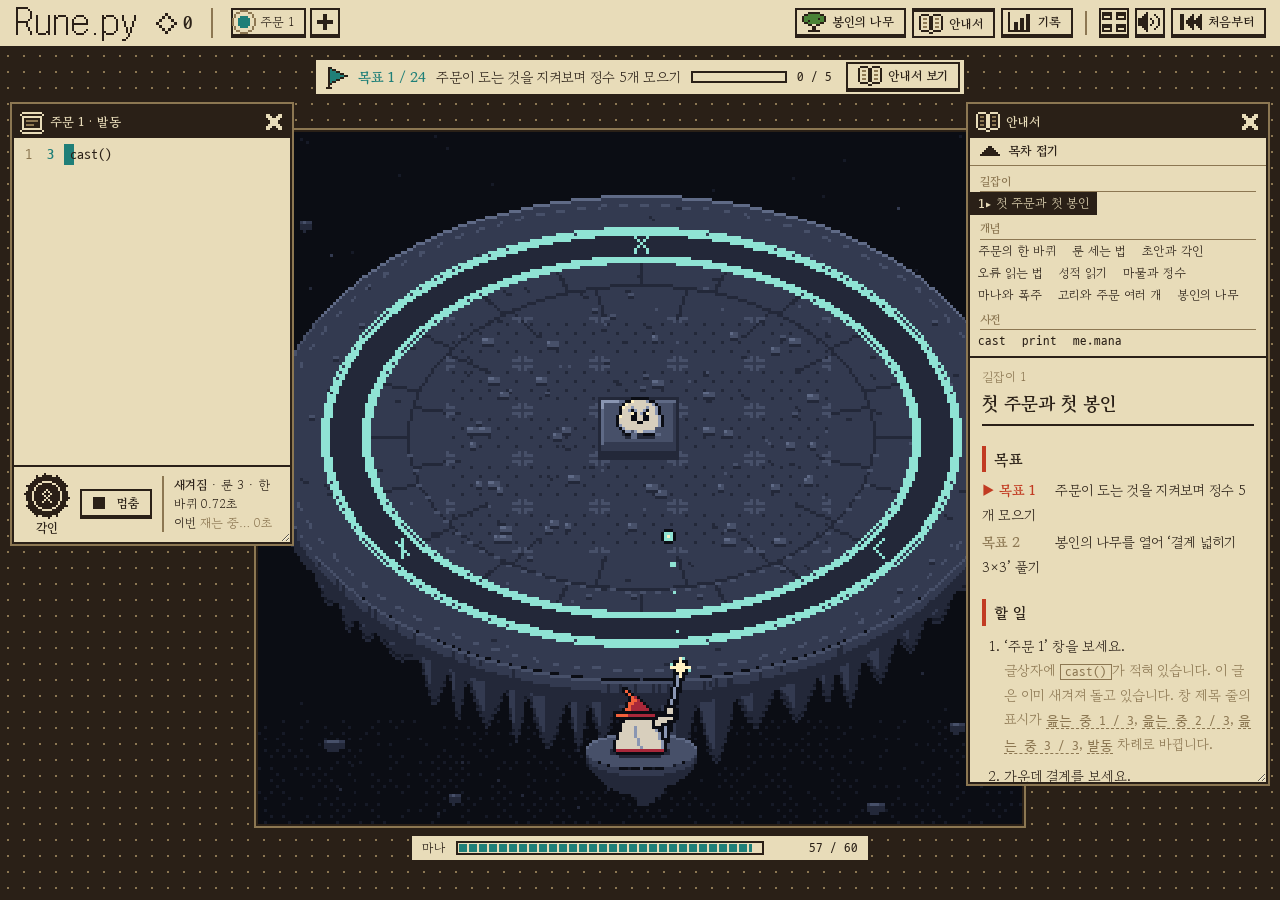
==== index.html @ 65815041 "Rune.py 시험판 5 (proto5): 텍스트 코드, 자동 마법진, 도트 웨이브 전투" ====
<!doctype html>
<html lang="ko">
  <head>
    <meta charset="UTF-8" />
    <meta name="viewport" content="width=device-width, initial-scale=1.0" />
    <title>Rune.py</title>
    <script type="module" crossorigin src="./assets/main-_kwWNzZS.js"></script>
    <link rel="modulepreload" crossorigin href="./assets/700-54RcnS5h.js">
    <link rel="modulepreload" crossorigin href="./assets/pixels-D36RwUTe.js">
    <link rel="modulepreload" crossorigin href="./assets/dist-JSUAb0n3.js">
    <link rel="modulepreload" crossorigin href="./assets/count-w0OnyBwQ.js">
    <link rel="stylesheet" crossorigin href="./assets/700-BsM5XIEu.css">
    <link rel="stylesheet" crossorigin href="./assets/style-BjHBPa5C.css">
  </head>
  <body>
    <header id="hud">
      <span class="logo">Rune.py</span>
      <div id="purse">
        <span class="res" data-k="ess"><img alt="" /><b>0</b></span>
        <span class="res" data-k="fire" hidden><img alt="" /><b>0</b></span>
        <span class="res" data-k="water" hidden><img alt="" /><b>0</b></span>
        <span class="res" data-k="nature" hidden><img alt="" /><b>0</b></span>
        <span class="res" data-k="zeal" hidden><img alt="" /><b>0</b></span>
        <span class="res" data-k="glow" hidden><img alt="" /><b>0</b></span>
        <span id="rate" hidden></span>
        <span id="best" hidden></span>
      </div>
      <nav id="dock">
        <span id="dock-list"></span>
        <button id="btn-new" class="sq"><i class="ic i-plus" aria-hidden="true"></i></button>
      </nav>
      <nav id="menu">
        <button id="btn-tree"><i class="ic i-tree" aria-hidden="true"></i><span class="lbl"></span><i class="dot" hidden></i></button>
        <button id="btn-docs"><i class="ic i-book" aria-hidden="true"></i><span class="lbl"></span><i class="dot" hidden></i></button>
        <button id="btn-records"><i class="ic i-chart" aria-hidden="true"></i><span class="lbl"></span></button>
        <span class="sep"></span>
        <button id="btn-tidy" class="sq"><i class="ic i-tidy" aria-hidden="true"></i></button>
        <button id="btn-mute" class="sq"><i class="ic i-sound" aria-hidden="true"></i></button>
        <button id="btn-wipe"><i class="ic i-reset" aria-hidden="true"></i><span class="lbl"></span></button>
      </nav>
    </header>

    <div id="goal">
      <i class="ic i-goal" aria-hidden="true"></i>
      <b id="goal-count"></b>
      <span id="goal-text"></span>
      <span id="goal-bar"><i></i></span>
      <span id="goal-num"></span>
      <button id="goal-help"></button>
    </div>

    <main id="stage">
      <canvas id="field"></canvas>
      <div id="mana-row">
        <span></span>
        <div id="mana-bar"><div id="mana-fill"></div></div>
        <span id="mana-num"></span>
      </div>
    </main>

    <div id="windows"></div>
    <section id="tree" hidden></section>
    <div id="toast" hidden></div>

  </body>
</html>
---- assets/700-BsM5XIEu.css ----
@font-face{font-family:Gowun Batang;font-style:normal;font-display:swap;font-weight:400;src:url(./gowun-batang-0-400-normal-rNJGtWCR.woff2)format("woff2"),url(./gowun-batang-0-400-normal-R1TtSYwf.woff)format("woff");unicode-range:U+F9CA-FA0B,U+FF03-FF05,U+FF07,U+FF0A-FF0B,U+FF0D-FF19,U+FF1B,U+FF1D,U+FF20-FF5B,U+FF5D,U+FFE0-FFE3,U+FFE5-FFE6}@font-face{font-family:Gowun Batang;font-style:normal;font-display:swap;font-weight:400;src:url(./gowun-batang-2-400-normal-Dru3oRpZ.woff2)format("woff2"),url(./gowun-batang-2-400-normal-YH-RFKsm.woff)format("woff");unicode-range:U+D723-D728,U+D72A-D733,U+D735-D748,U+D74A-D74F,U+D752-D753,U+D755-D757,U+D75A-D75F,U+D762-D764,U+D766-D768,U+D76A-D76B,U+D76D-D76F,U+D771-D787,U+D789-D78B,U+D78D-D78F,U+D791-D797,U+D79A,U+D79C,U+D79E-D7A3,U+F900-F909,U+F90B-F92E}@font-face{font-family:Gowun Batang;font-style:normal;font-display:swap;font-weight:400;src:url(./gowun-batang-3-400-normal-D-ANGMku.woff2)format("woff2"),url(./gowun-batang-3-400-normal-vLfjukCE.woff)format("woff");unicode-range:U+D679-D68B,U+D68E-D69E,U+D6A0,U+D6A2-D6A7,U+D6A9-D6C3,U+D6C6-D6C7,U+D6C9-D6CB,U+D6CD-D6D3,U+D6D5-D6D6,U+D6D8-D6E3,U+D6E5-D6E7,U+D6E9-D6FB,U+D6FD-D717,U+D719-D71F,U+D721-D722}@font-face{font-family:Gowun Batang;font-style:normal;font-display:swap;font-weight:400;src:url(./gowun-batang-4-400-normal-jKIaV9wZ.woff2)format("woff2"),url(./gowun-batang-4-400-normal-B9gdr7Bl.woff)format("woff");unicode-range:U+D5BC-D5C7,U+D5CA-D5CB,U+D5CD-D5CF,U+D5D1-D5D7,U+D5D9-D5DA,U+D5DC,U+D5DE-D5E3,U+D5E6-D5E7,U+D5E9-D5EB,U+D5ED-D5F6,U+D5F8,U+D5FA-D5FF,U+D602-D603,U+D605-D607,U+D609-D60F,U+D612-D613,U+D616-D61B,U+D61D-D637,U+D63A-D63B,U+D63D-D63F,U+D641-D647,U+D64A-D64C,U+D64E-D653,U+D656-D657,U+D659-D65B,U+D65D-D666,U+D668,U+D66A-D678}@font-face{font-family:Gowun Batang;font-style:normal;font-display:swap;font-weight:400;src:url(./gowun-batang-5-400-normal-Bryv4uQM.woff2)format("woff2"),url(./gowun-batang-5-400-normal-qnyhyrWE.woff)format("woff");unicode-range:U+D507,U+D509-D50B,U+D50D-D513,U+D515-D53B,U+D53E-D53F,U+D541-D543,U+D545-D54C,U+D54E,U+D550,U+D552-D557,U+D55A-D55B,U+D55D-D55F,U+D561-D564,U+D566-D567,U+D56A,U+D56C,U+D56E-D573,U+D576-D577,U+D579-D583,U+D585-D586,U+D58A-D5A4,U+D5A6-D5BB}@font-face{font-family:Gowun Batang;font-style:normal;font-display:swap;font-weight:400;src:url(./gowun-batang-6-400-normal-Dd-1LOkx.woff2)format("woff2"),url(./gowun-batang-6-400-normal-CDF__vad.woff)format("woff");unicode-range:U+D464-D477,U+D47A-D47B,U+D47D-D47F,U+D481-D487,U+D489-D48A,U+D48C,U+D48E-D4E7,U+D4E9-D503,U+D505-D506}@font-face{font-family:Gowun Batang;font-style:normal;font-display:swap;font-weight:400;src:url(./gowun-batang-7-400-normal-CjB-GoMf.woff2)format("woff2"),url(./gowun-batang-7-400-normal-mi1ft5OB.woff)format("woff");unicode-range:U+D3BF-D3C7,U+D3CA-D3CF,U+D3D1-D3EB,U+D3EE-D3EF,U+D3F1-D3F3,U+D3F5-D3FB,U+D3FD-D400,U+D402-D45B,U+D45D-D463}@font-face{font-family:Gowun Batang;font-style:normal;font-display:swap;font-weight:400;src:url(./gowun-batang-8-400-normal-ClG-jw4d.woff2)format("woff2"),url(./gowun-batang-8-400-normal-qqDExxap.woff)format("woff");unicode-range:U+D2FF,U+D302-D304,U+D306-D30B,U+D30F,U+D311-D313,U+D315-D31B,U+D31E,U+D322-D324,U+D326-D327,U+D32A-D32B,U+D32D-D32F,U+D331-D337,U+D339-D33C,U+D33E-D37B,U+D37E-D37F,U+D381-D383,U+D385-D38B,U+D38E-D390,U+D392-D397,U+D39A-D39B,U+D39D-D39F,U+D3A1-D3A7,U+D3A9-D3AA,U+D3AC,U+D3AE-D3B3,U+D3B5-D3B7,U+D3B9-D3BB,U+D3BD-D3BE}@font-face{font-family:Gowun Batang;font-style:normal;font-display:swap;font-weight:400;src:url(./gowun-batang-9-400-normal-DmClcQgE.woff2)format("woff2"),url(./gowun-batang-9-400-normal-DOU0BZ76.woff)format("woff");unicode-range:U+D257-D27F,U+D281-D29B,U+D29D-D29F,U+D2A1-D2AB,U+D2AD-D2B7,U+D2BA-D2BB,U+D2BD-D2BF,U+D2C1-D2C7,U+D2C9-D2EF,U+D2F2-D2F3,U+D2F5-D2F7,U+D2F9-D2FE}@font-face{font-family:Gowun Batang;font-style:normal;font-display:swap;font-weight:400;src:url(./gowun-batang-10-400-normal-DqR4gfMc.woff2)format("woff2"),url(./gowun-batang-10-400-normal-BTdkzhsS.woff)format("woff");unicode-range:U+D1B4,U+D1B6-D1F3,U+D1F5-D22B,U+D22E-D22F,U+D231-D233,U+D235-D23B,U+D23D-D240,U+D242-D256}@font-face{font-family:Gowun Batang;font-style:normal;font-display:swap;font-weight:400;src:url(./gowun-batang-11-400-normal-B6Zxw1f-.woff2)format("woff2"),url(./gowun-batang-11-400-normal-eoEU71q8.woff)format("woff");unicode-range:U+D105-D12F,U+D132-D133,U+D135-D137,U+D139-D13F,U+D141-D142,U+D144,U+D146-D14B,U+D14E-D14F,U+D151-D153,U+D155-D15B,U+D15E-D187,U+D189-D19F,U+D1A2-D1A3,U+D1A5-D1A7,U+D1A9-D1AF,U+D1B2-D1B3}@font-face{font-family:Gowun Batang;font-style:normal;font-display:swap;font-weight:400;src:url(./gowun-batang-12-400-normal-BKJYZzAn.woff2)format("woff2"),url(./gowun-batang-12-400-normal-BfrCEtDo.woff)format("woff");unicode-range:U+D04B-D04F,U+D051-D057,U+D059-D06B,U+D06D-D06F,U+D071-D073,U+D075-D07B,U+D07E-D0A3,U+D0A6-D0A7,U+D0A9-D0AB,U+D0AD-D0B3,U+D0B6,U+D0B8,U+D0BA-D0BF,U+D0C2-D0C3,U+D0C5-D0C7,U+D0C9-D0CF,U+D0D2,U+D0D6-D0DB,U+D0DE-D0DF,U+D0E1-D0E3,U+D0E5-D0EB,U+D0EE-D0F0,U+D0F2-D104}@font-face{font-family:Gowun Batang;font-style:normal;font-display:swap;font-weight:400;src:url(./gowun-batang-13-400-normal-24rX-XhL.woff2)format("woff2"),url(./gowun-batang-13-400-normal-YJUFtt1X.woff)format("woff");unicode-range:U+CFA2-CFC3,U+CFC5-CFDF,U+CFE2-CFE3,U+CFE5-CFE7,U+CFE9-CFF4,U+CFF6-CFFB,U+CFFD-CFFF,U+D001-D003,U+D005-D017,U+D019-D033,U+D036-D037,U+D039-D03B,U+D03D-D04A}@font-face{font-family:Gowun Batang;font-style:normal;font-display:swap;font-weight:400;src:url(./gowun-batang-14-400-normal-N7nzphGs.woff2)format("woff2"),url(./gowun-batang-14-400-normal-CSfnI7bF.woff)format("woff");unicode-range:U+CEF0-CEF3,U+CEF6,U+CEF9-CEFF,U+CF01-CF03,U+CF05-CF07,U+CF09-CF0F,U+CF11-CF12,U+CF14-CF1B,U+CF1D-CF1F,U+CF21-CF2F,U+CF31-CF53,U+CF56-CF57,U+CF59-CF5B,U+CF5D-CF63,U+CF66,U+CF68,U+CF6A-CF6F,U+CF71-CF84,U+CF86-CF8B,U+CF8D-CFA1}@font-face{font-family:Gowun Batang;font-style:normal;font-display:swap;font-weight:400;src:url(./gowun-batang-15-400-normal-Wwfx15sF.woff2)format("woff2"),url(./gowun-batang-15-400-normal-DISj0iNx.woff)format("woff");unicode-range:U+CE3C-CE57,U+CE5A-CE5B,U+CE5D-CE5F,U+CE61-CE67,U+CE6A,U+CE6C,U+CE6E-CE73,U+CE76-CE77,U+CE79-CE7B,U+CE7D-CE83,U+CE85-CE88,U+CE8A-CE8F,U+CE91-CE93,U+CE95-CE97,U+CE99-CE9F,U+CEA2,U+CEA4-CEAB,U+CEAD-CEE3,U+CEE6-CEE7,U+CEE9-CEEB,U+CEED-CEEF}@font-face{font-family:Gowun Batang;font-style:normal;font-display:swap;font-weight:400;src:url(./gowun-batang-16-400-normal-D89eXLTO.woff2)format("woff2"),url(./gowun-batang-16-400-normal-Dftl9_rR.woff)format("woff");unicode-range:U+CD92-CD93,U+CD96-CD97,U+CD99-CD9B,U+CD9D-CDA3,U+CDA6-CDA8,U+CDAA-CDAF,U+CDB1-CDC3,U+CDC5-CDCB,U+CDCD-CDE7,U+CDE9-CE03,U+CE05-CE1F,U+CE22-CE34,U+CE36-CE3B}@font-face{font-family:Gowun Batang;font-style:normal;font-display:swap;font-weight:400;src:url(./gowun-batang-17-400-normal-Dr_3FBW5.woff2)format("woff2"),url(./gowun-batang-17-400-normal-CE5aYDoH.woff)format("woff");unicode-range:U+CCEF-CD07,U+CD0A-CD0B,U+CD0D-CD1A,U+CD1C,U+CD1E-CD2B,U+CD2D-CD5B,U+CD5D-CD77,U+CD79-CD91}@font-face{font-family:Gowun Batang;font-style:normal;font-display:swap;font-weight:400;src:url(./gowun-batang-18-400-normal-DeI-TIWT.woff2)format("woff2"),url(./gowun-batang-18-400-normal-BIrx-1B-.woff)format("woff");unicode-range:U+CC3F-CC43,U+CC46-CC47,U+CC49-CC4B,U+CC4D-CC53,U+CC55-CC58,U+CC5A-CC5F,U+CC61-CC97,U+CC9A-CC9B,U+CC9D-CC9F,U+CCA1-CCA7,U+CCAA,U+CCAC,U+CCAE-CCB3,U+CCB6-CCB7,U+CCB9-CCBB,U+CCBD-CCCF,U+CCD1-CCE3,U+CCE5-CCEE}@font-face{font-family:Gowun Batang;font-style:normal;font-display:swap;font-weight:400;src:url(./gowun-batang-19-400-normal-BntiX5XG.woff2)format("woff2"),url(./gowun-batang-19-400-normal-C-xx-zhR.woff)format("woff");unicode-range:U+CB91-CBD3,U+CBD5-CBE3,U+CBE5-CC0B,U+CC0E-CC0F,U+CC11-CC13,U+CC15-CC1B,U+CC1D-CC20,U+CC23-CC27,U+CC2A-CC2B,U+CC2D,U+CC2F,U+CC31-CC37,U+CC3A,U+CC3C}@font-face{font-family:Gowun Batang;font-style:normal;font-display:swap;font-weight:400;src:url(./gowun-batang-20-400-normal-fGTZ_kDo.woff2)format("woff2"),url(./gowun-batang-20-400-normal-CsxeRSjI.woff)format("woff");unicode-range:U+CAF4-CB47,U+CB4A-CB90}@font-face{font-family:Gowun Batang;font-style:normal;font-display:swap;font-weight:400;src:url(./gowun-batang-21-400-normal-CPqBGAde.woff2)format("woff2"),url(./gowun-batang-21-400-normal-BBs1RTJl.woff)format("woff");unicode-range:U+CA4A-CA4B,U+CA4E-CA4F,U+CA51-CA53,U+CA55-CA5B,U+CA5D-CA60,U+CA62-CA83,U+CA85-CABB,U+CABE-CABF,U+CAC1-CAC3,U+CAC5-CACB,U+CACD-CAD0,U+CAD2,U+CAD4-CAD8,U+CADA-CAF3}@font-face{font-family:Gowun Batang;font-style:normal;font-display:swap;font-weight:400;src:url(./gowun-batang-22-400-normal-DBvh81Zm.woff2)format("woff2"),url(./gowun-batang-22-400-normal-C4M93FCJ.woff)format("woff");unicode-range:U+C996-C997,U+C99A-C99C,U+C99E-C9BF,U+C9C2-C9C3,U+C9C5-C9C7,U+C9C9-C9CF,U+C9D2,U+C9D4,U+C9D7-C9D8,U+C9DB,U+C9DE-C9DF,U+C9E1-C9E3,U+C9E5-C9E6,U+C9E8-C9EB,U+C9EE-C9F0,U+C9F2-C9F7,U+C9F9-CA0B,U+CA0D-CA28,U+CA2A-CA49}@font-face{font-family:Gowun Batang;font-style:normal;font-display:swap;font-weight:400;src:url(./gowun-batang-23-400-normal-DlXZfruM.woff2)format("woff2"),url(./gowun-batang-23-400-normal-BU9G_KXt.woff)format("woff");unicode-range:U+C8E9-C8F4,U+C8F6-C8FB,U+C8FE-C8FF,U+C901-C903,U+C905-C90B,U+C90E-C910,U+C912-C917,U+C919-C92B,U+C92D-C94F,U+C951-C953,U+C955-C96B,U+C96D-C973,U+C975-C987,U+C98A-C98B,U+C98D-C98F,U+C991-C995}@font-face{font-family:Gowun Batang;font-style:normal;font-display:swap;font-weight:400;src:url(./gowun-batang-24-400-normal-Esyu69sg.woff2)format("woff2"),url(./gowun-batang-24-400-normal-DfQBAiRW.woff)format("woff");unicode-range:U+C841-C84B,U+C84D-C86F,U+C872-C873,U+C875-C877,U+C879-C87F,U+C882-C884,U+C887-C88A,U+C88D-C8C3,U+C8C5-C8DF,U+C8E1-C8E8}@font-face{font-family:Gowun Batang;font-style:normal;font-display:swap;font-weight:400;src:url(./gowun-batang-25-400-normal-DQi2WC19.woff2)format("woff2"),url(./gowun-batang-25-400-normal-CaEmG8k9.woff)format("woff");unicode-range:U+C779-C77B,U+C77E-C782,U+C786,U+C78B,U+C78D,U+C78F,U+C792-C793,U+C795,U+C797,U+C799-C79F,U+C7A2,U+C7A7-C7AB,U+C7AE-C7BB,U+C7BD-C7C0,U+C7C2-C7C7,U+C7C9-C7DC,U+C7DE-C7FF,U+C802-C803,U+C805-C807,U+C809,U+C80B-C80F,U+C812,U+C814,U+C817-C81B,U+C81E-C81F,U+C821-C823,U+C825-C82E,U+C830-C837,U+C839-C83B,U+C83D-C840}@font-face{font-family:Gowun Batang;font-style:normal;font-display:swap;font-weight:400;src:url(./gowun-batang-26-400-normal-BcGelNQa.woff2)format("woff2"),url(./gowun-batang-26-400-normal-fPJfRt_n.woff)format("woff");unicode-range:U+C6BB-C6BF,U+C6C2,U+C6C4,U+C6C6-C6CB,U+C6CE-C6CF,U+C6D1-C6D3,U+C6D5-C6DB,U+C6DD-C6DF,U+C6E1-C6E7,U+C6E9-C6EB,U+C6ED-C6EF,U+C6F1-C6F8,U+C6FA-C703,U+C705-C707,U+C709-C70B,U+C70D-C716,U+C718,U+C71A-C71F,U+C722-C723,U+C725-C727,U+C729-C734,U+C736-C73B,U+C73E-C73F,U+C741-C743,U+C745-C74B,U+C74E-C750,U+C752-C757,U+C759-C773,U+C776-C777}@font-face{font-family:Gowun Batang;font-style:normal;font-display:swap;font-weight:400;src:url(./gowun-batang-27-400-normal-03cDKRy_.woff2)format("woff2"),url(./gowun-batang-27-400-normal-Bp0jDiyg.woff)format("woff");unicode-range:U+C5F5-C5FB,U+C5FE,U+C602-C605,U+C607,U+C609-C60F,U+C611-C61A,U+C61C-C623,U+C626-C627,U+C629-C62B,U+C62D,U+C62F-C632,U+C636,U+C638,U+C63A-C63F,U+C642-C643,U+C645-C647,U+C649-C652,U+C656-C65B,U+C65D-C65F,U+C661-C663,U+C665-C677,U+C679-C67B,U+C67D-C693,U+C696-C697,U+C699-C69B,U+C69D-C6A3,U+C6A6,U+C6A8,U+C6AA-C6AF,U+C6B2-C6B3,U+C6B5-C6B7,U+C6B9-C6BA}@font-face{font-family:Gowun Batang;font-style:normal;font-display:swap;font-weight:400;src:url(./gowun-batang-28-400-normal-C037kFY8.woff2)format("woff2"),url(./gowun-batang-28-400-normal-BfjBVdRc.woff)format("woff");unicode-range:U+C517-C527,U+C52A-C52B,U+C52D-C52F,U+C531-C538,U+C53A,U+C53C,U+C53E-C543,U+C546-C547,U+C54B,U+C54D-C552,U+C556,U+C55A-C55B,U+C55D,U+C55F,U+C562-C563,U+C565-C567,U+C569-C56F,U+C572,U+C574,U+C576-C57B,U+C57E-C57F,U+C581-C583,U+C585-C586,U+C588-C58B,U+C58E,U+C590,U+C592-C596,U+C599-C5B3,U+C5B6-C5B7,U+C5BA,U+C5BE-C5C3,U+C5CA-C5CB,U+C5CD,U+C5CF,U+C5D2-C5D3,U+C5D5-C5D7,U+C5D9-C5DF,U+C5E1-C5E2,U+C5E4,U+C5E6-C5EB,U+C5EF,U+C5F1-C5F3}@font-face{font-family:Gowun Batang;font-style:normal;font-display:swap;font-weight:400;src:url(./gowun-batang-29-400-normal-nm5HaPLD.woff2)format("woff2"),url(./gowun-batang-29-400-normal-29uqJ8bE.woff)format("woff");unicode-range:U+C475-C4EF,U+C4F2-C4F3,U+C4F5-C4F7,U+C4F9-C4FF,U+C502-C50B,U+C50D-C516}@font-face{font-family:Gowun Batang;font-style:normal;font-display:swap;font-weight:400;src:url(./gowun-batang-30-400-normal-DVjMCDpW.woff2)format("woff2"),url(./gowun-batang-30-400-normal-C4OQ-Eby.woff)format("woff");unicode-range:U+C3D0-C3D7,U+C3DA-C3DB,U+C3DD-C3DE,U+C3E1-C3EC,U+C3EE-C3F3,U+C3F5-C42B,U+C42D-C463,U+C466-C474}@font-face{font-family:Gowun Batang;font-style:normal;font-display:swap;font-weight:400;src:url(./gowun-batang-31-400-normal-Bix5JRK0.woff2)format("woff2"),url(./gowun-batang-31-400-normal-D80aEtEY.woff)format("woff");unicode-range:U+C32B-C367,U+C36A-C36B,U+C36D-C36F,U+C371-C377,U+C37A-C37B,U+C37E-C383,U+C385-C387,U+C389-C3CF}@font-face{font-family:Gowun Batang;font-style:normal;font-display:swap;font-weight:400;src:url(./gowun-batang-32-400-normal-Ca-jU_r4.woff2)format("woff2"),url(./gowun-batang-32-400-normal-DTrqkrTN.woff)format("woff");unicode-range:U+C26A-C26B,U+C26D-C26F,U+C271-C273,U+C275-C27B,U+C27E-C287,U+C289-C28F,U+C291-C297,U+C299-C29A,U+C29C-C2A3,U+C2A5-C2A7,U+C2A9-C2AB,U+C2AD-C2B3,U+C2B6,U+C2B8,U+C2BA-C2BB,U+C2BD-C2DB,U+C2DE-C2DF,U+C2E1-C2E2,U+C2E5-C2EA,U+C2EE,U+C2F0,U+C2F2-C2F5,U+C2F7,U+C2FA-C2FB,U+C2FD-C2FF,U+C301-C307,U+C309-C30C,U+C30E-C312,U+C315-C323,U+C325-C328,U+C32A}@font-face{font-family:Gowun Batang;font-style:normal;font-display:swap;font-weight:400;src:url(./gowun-batang-33-400-normal-BRz_GN6S.woff2)format("woff2"),url(./gowun-batang-33-400-normal-DG9A4Wew.woff)format("woff");unicode-range:U+C1BC-C1C3,U+C1C5-C1DF,U+C1E1-C1FB,U+C1FD-C203,U+C205-C20C,U+C20E,U+C210-C217,U+C21A-C21B,U+C21D-C21E,U+C221-C227,U+C229-C22A,U+C22C,U+C22E,U+C230,U+C233-C24F,U+C251-C257,U+C259-C269}@font-face{font-family:Gowun Batang;font-style:normal;font-display:swap;font-weight:400;src:url(./gowun-batang-34-400-normal-BmAzLn5J.woff2)format("woff2"),url(./gowun-batang-34-400-normal-CGaWbppv.woff)format("woff");unicode-range:U+C101-C11B,U+C11F,U+C121-C123,U+C125-C12B,U+C12E,U+C132-C137,U+C13A-C13B,U+C13D-C13F,U+C141-C147,U+C14A,U+C14C-C153,U+C155-C157,U+C159-C15B,U+C15D-C166,U+C169-C16F,U+C171-C177,U+C179-C18B,U+C18E-C18F,U+C191-C193,U+C195-C19B,U+C19D-C19E,U+C1A0,U+C1A2-C1A4,U+C1A6-C1BB}@font-face{font-family:Gowun Batang;font-style:normal;font-display:swap;font-weight:400;src:url(./gowun-batang-35-400-normal-B8iST0Zv.woff2)format("woff2"),url(./gowun-batang-35-400-normal-CtJz9vGP.woff)format("woff");unicode-range:U+C049-C057,U+C059-C05B,U+C05D-C05F,U+C061-C067,U+C069-C08F,U+C091-C0AB,U+C0AE-C0AF,U+C0B1-C0B3,U+C0B5,U+C0B7-C0BB,U+C0BE,U+C0C2-C0C7,U+C0CA-C0CB,U+C0CD-C0CF,U+C0D1-C0D7,U+C0D9-C0DA,U+C0DC,U+C0DE-C0E3,U+C0E5-C0EB,U+C0ED-C0F3,U+C0F6,U+C0F8,U+C0FA-C0FF}@font-face{font-family:Gowun Batang;font-style:normal;font-display:swap;font-weight:400;src:url(./gowun-batang-36-400-normal-D-qQE-Xt.woff2)format("woff2"),url(./gowun-batang-36-400-normal-BF4Qxqha.woff)format("woff");unicode-range:U+BFA7-BFAF,U+BFB1-BFC4,U+BFC6-BFCB,U+BFCE-BFCF,U+BFD1-BFD3,U+BFD5-BFDB,U+BFDD-C048}@font-face{font-family:Gowun Batang;font-style:normal;font-display:swap;font-weight:400;src:url(./gowun-batang-37-400-normal-C-M0FRSw.woff2)format("woff2"),url(./gowun-batang-37-400-normal-D2qm3oSh.woff)format("woff");unicode-range:U+BF07,U+BF09-BF3F,U+BF41-BF4F,U+BF52-BF54,U+BF56-BFA6}@font-face{font-family:Gowun Batang;font-style:normal;font-display:swap;font-weight:400;src:url(./gowun-batang-38-400-normal-dCRZkBjs.woff2)format("woff2"),url(./gowun-batang-38-400-normal-C1igtN4E.woff)format("woff");unicode-range:U+BE56,U+BE58,U+BE5C-BE5F,U+BE62-BE63,U+BE65-BE67,U+BE69-BE74,U+BE76-BE7B,U+BE7E-BE7F,U+BE81-BE8E,U+BE90,U+BE92-BEA7,U+BEA9-BECF,U+BED2-BED3,U+BED5-BED6,U+BED9-BEE3,U+BEE6-BF06}@font-face{font-family:Gowun Batang;font-style:normal;font-display:swap;font-weight:400;src:url(./gowun-batang-39-400-normal-DmngBMCr.woff2)format("woff2"),url(./gowun-batang-39-400-normal-YBOUq68g.woff)format("woff");unicode-range:U+BDB0-BDD3,U+BDD5-BDEF,U+BDF1-BE0B,U+BE0D-BE0F,U+BE11-BE13,U+BE15-BE43,U+BE46-BE47,U+BE49-BE4B,U+BE4D-BE53}@font-face{font-family:Gowun Batang;font-style:normal;font-display:swap;font-weight:400;src:url(./gowun-batang-40-400-normal-D2cKzrB-.woff2)format("woff2"),url(./gowun-batang-40-400-normal-C-xzhWkr.woff)format("woff");unicode-range:U+BD03,U+BD06,U+BD08,U+BD0A-BD0F,U+BD11-BD22,U+BD25-BD47,U+BD49-BD58,U+BD5A-BD7F,U+BD82-BD83,U+BD85-BD87,U+BD8A-BD8F,U+BD91-BD92,U+BD94,U+BD96-BD98,U+BD9A-BDAF}@font-face{font-family:Gowun Batang;font-style:normal;font-display:swap;font-weight:400;src:url(./gowun-batang-41-400-normal-CRNr7162.woff2)format("woff2"),url(./gowun-batang-41-400-normal--_0T_QAi.woff)format("woff");unicode-range:U+BC4E-BC83,U+BC86-BC87,U+BC89-BC8B,U+BC8D-BC93,U+BC96,U+BC98,U+BC9B-BC9F,U+BCA2-BCA3,U+BCA5-BCA7,U+BCA9-BCB2,U+BCB4-BCBB,U+BCBE-BCBF,U+BCC1-BCC3,U+BCC5-BCCC,U+BCCE-BCD0,U+BCD2-BCD4,U+BCD6-BCF3,U+BCF7,U+BCF9-BCFB,U+BCFD-BD02}@font-face{font-family:Gowun Batang;font-style:normal;font-display:swap;font-weight:400;src:url(./gowun-batang-42-400-normal-Cxvr9Orj.woff2)format("woff2"),url(./gowun-batang-42-400-normal-Ynmg_9Wl.woff)format("woff");unicode-range:U+BB90-BBA3,U+BBA5-BBAB,U+BBAD-BBBF,U+BBC1-BBF7,U+BBFA-BBFB,U+BBFD-BBFE,U+BC01-BC07,U+BC09-BC0A,U+BC0E,U+BC10,U+BC12-BC13,U+BC17,U+BC19-BC1A,U+BC1E,U+BC20-BC23,U+BC26,U+BC28,U+BC2A-BC2C,U+BC2E-BC2F,U+BC32-BC33,U+BC35-BC37,U+BC39-BC3F,U+BC41-BC42,U+BC44,U+BC46-BC48,U+BC4A-BC4D}@font-face{font-family:Gowun Batang;font-style:normal;font-display:swap;font-weight:400;src:url(./gowun-batang-43-400-normal-CT5tr0vv.woff2)format("woff2"),url(./gowun-batang-43-400-normal-oP1CItNU.woff)format("woff");unicode-range:U+BAE6-BAFB,U+BAFD-BB17,U+BB19-BB33,U+BB37,U+BB39-BB3A,U+BB3D-BB43,U+BB45-BB46,U+BB48,U+BB4A-BB4F,U+BB51-BB53,U+BB55-BB57,U+BB59-BB62,U+BB64-BB8F}@font-face{font-family:Gowun Batang;font-style:normal;font-display:swap;font-weight:400;src:url(./gowun-batang-44-400-normal-D88QXHWz.woff2)format("woff2"),url(./gowun-batang-44-400-normal-BjECsmKX.woff)format("woff");unicode-range:U+BA30-BA37,U+BA3A-BA3B,U+BA3D-BA3F,U+BA41-BA47,U+BA49-BA4A,U+BA4C,U+BA4E-BA53,U+BA56-BA57,U+BA59-BA5B,U+BA5D-BA63,U+BA65-BA66,U+BA68-BA6F,U+BA71-BA73,U+BA75-BA77,U+BA79-BA84,U+BA86,U+BA88-BAA7,U+BAAA,U+BAAD-BAAF,U+BAB1-BAB7,U+BABA,U+BABC,U+BABE-BAE5}@font-face{font-family:Gowun Batang;font-style:normal;font-display:swap;font-weight:400;src:url(./gowun-batang-45-400-normal-Cy5d0Dz0.woff2)format("woff2"),url(./gowun-batang-45-400-normal-Cam173TS.woff)format("woff");unicode-range:U+B96E-B973,U+B976-B977,U+B979-B97B,U+B97D-B983,U+B986,U+B988,U+B98A-B98D,U+B98F-B9AB,U+B9AE-B9AF,U+B9B1-B9B3,U+B9B5-B9BB,U+B9BE,U+B9C0,U+B9C2-B9C7,U+B9CA-B9CB,U+B9CD,U+B9D2-B9D7,U+B9DA,U+B9DC,U+B9DF-B9E0,U+B9E2,U+B9E6-B9E7,U+B9E9-B9F3,U+B9F6,U+B9F8,U+B9FB-BA2F}@font-face{font-family:Gowun Batang;font-style:normal;font-display:swap;font-weight:400;src:url(./gowun-batang-46-400-normal-D3pWJlnC.woff2)format("woff2"),url(./gowun-batang-46-400-normal-DgCW1_75.woff)format("woff");unicode-range:U+B8BF-B8CB,U+B8CD-B8E0,U+B8E2-B8E7,U+B8EA-B8EB,U+B8ED-B8EF,U+B8F1-B8F7,U+B8FA,U+B8FC,U+B8FE-B903,U+B905-B917,U+B919-B91F,U+B921-B93B,U+B93D-B957,U+B95A-B95B,U+B95D-B95F,U+B961-B967,U+B969-B96C}@font-face{font-family:Gowun Batang;font-style:normal;font-display:swap;font-weight:400;src:url(./gowun-batang-47-400-normal-DgC-qwIX.woff2)format("woff2"),url(./gowun-batang-47-400-normal-Chs4u7nL.woff)format("woff");unicode-range:U+B80D-B80F,U+B811-B817,U+B81A,U+B81C-B823,U+B826-B827,U+B829-B82B,U+B82D-B833,U+B836,U+B83A-B83F,U+B841-B85B,U+B85E-B85F,U+B861-B863,U+B865-B86B,U+B86E,U+B870,U+B872-B8AF,U+B8B1-B8BE}@font-face{font-family:Gowun Batang;font-style:normal;font-display:swap;font-weight:400;src:url(./gowun-batang-48-400-normal-CgyUr7lC.woff2)format("woff2"),url(./gowun-batang-48-400-normal-qml2ClUI.woff)format("woff");unicode-range:U+B74D-B75F,U+B761-B763,U+B765-B774,U+B776-B77B,U+B77E-B77F,U+B781-B783,U+B785-B78B,U+B78E,U+B792-B796,U+B79A-B79B,U+B79D-B7A7,U+B7AA,U+B7AE-B7B3,U+B7B6-B7C8,U+B7CA-B7EB,U+B7EE-B7EF,U+B7F1-B7F3,U+B7F5-B7FB,U+B7FE,U+B802-B806,U+B80A-B80B}@font-face{font-family:Gowun Batang;font-style:normal;font-display:swap;font-weight:400;src:url(./gowun-batang-49-400-normal-DmiJ7xiC.woff2)format("woff2"),url(./gowun-batang-49-400-normal-8K8ynJ8R.woff)format("woff");unicode-range:U+B6A7-B6AA,U+B6AC-B6B0,U+B6B2-B6EF,U+B6F1-B727,U+B72A-B72B,U+B72D-B72E,U+B731-B737,U+B739-B73A,U+B73C-B743,U+B745-B74C}@font-face{font-family:Gowun Batang;font-style:normal;font-display:swap;font-weight:400;src:url(./gowun-batang-50-400-normal-CZ6__sJl.woff2)format("woff2"),url(./gowun-batang-50-400-normal-xMpc6q_H.woff)format("woff");unicode-range:U+B605-B60F,U+B612-B617,U+B619-B624,U+B626-B69B,U+B69E-B6A3,U+B6A5-B6A6}@font-face{font-family:Gowun Batang;font-style:normal;font-display:swap;font-weight:400;src:url(./gowun-batang-51-400-normal-DVJsUfQv.woff2)format("woff2"),url(./gowun-batang-51-400-normal-CZMXv9jO.woff)format("woff");unicode-range:U+B55F,U+B562-B583,U+B585-B59F,U+B5A2-B5A3,U+B5A5-B5A7,U+B5A9-B5B2,U+B5B5-B5BA,U+B5BD-B604}@font-face{font-family:Gowun Batang;font-style:normal;font-display:swap;font-weight:400;src:url(./gowun-batang-52-400-normal-BuCTZTFD.woff2)format("woff2"),url(./gowun-batang-52-400-normal-BmqWkScR.woff)format("woff");unicode-range:U+B4A5-B4B6,U+B4B8-B4BF,U+B4C1-B4C7,U+B4C9-B4DB,U+B4DE-B4DF,U+B4E1-B4E2,U+B4E5-B4EB,U+B4EE,U+B4F0,U+B4F2-B513,U+B516-B517,U+B519-B51A,U+B51D-B523,U+B526,U+B528,U+B52B-B52F,U+B532-B533,U+B535-B537,U+B539-B53F,U+B541-B544,U+B546-B54B,U+B54D-B54F,U+B551-B55B,U+B55D-B55E}@font-face{font-family:Gowun Batang;font-style:normal;font-display:swap;font-weight:400;src:url(./gowun-batang-53-400-normal-CTZX6dyz.woff2)format("woff2"),url(./gowun-batang-53-400-normal-Dp3i90fq.woff)format("woff");unicode-range:U+B3F8-B3FB,U+B3FD-B40F,U+B411-B417,U+B419-B41B,U+B41D-B41F,U+B421-B427,U+B42A-B42B,U+B42D-B44F,U+B452-B453,U+B455-B457,U+B459-B45F,U+B462-B464,U+B466-B46B,U+B46D-B47F,U+B481-B4A3}@font-face{font-family:Gowun Batang;font-style:normal;font-display:swap;font-weight:400;src:url(./gowun-batang-54-400-normal-D0eA6Z7P.woff2)format("woff2"),url(./gowun-batang-54-400-normal-CB4_UExj.woff)format("woff");unicode-range:U+B342-B353,U+B356-B357,U+B359-B35B,U+B35D-B35E,U+B360-B363,U+B366,U+B368,U+B36A-B36D,U+B36F,U+B372-B373,U+B375-B377,U+B379-B37F,U+B381-B382,U+B384,U+B386-B38B,U+B38D-B3C3,U+B3C6-B3C7,U+B3C9-B3CA,U+B3CD-B3D3,U+B3D6,U+B3D8,U+B3DA-B3F7}@font-face{font-family:Gowun Batang;font-style:normal;font-display:swap;font-weight:400;src:url(./gowun-batang-55-400-normal-BjKgJQlU.woff2)format("woff2"),url(./gowun-batang-55-400-normal-CLiMNjw5.woff)format("woff");unicode-range:U+B27C-B283,U+B285-B28F,U+B292-B293,U+B295-B297,U+B29A-B29F,U+B2A1-B2A4,U+B2A7-B2A9,U+B2AB,U+B2AD-B2C7,U+B2CA-B2CB,U+B2CD-B2CF,U+B2D1-B2D7,U+B2DA,U+B2DC,U+B2DE-B2E3,U+B2E7,U+B2E9-B2EA,U+B2EF-B2F3,U+B2F6,U+B2F8,U+B2FA-B2FB,U+B2FD-B2FE,U+B302-B303,U+B305-B307,U+B309-B30F,U+B312,U+B316-B31B,U+B31D-B341}@font-face{font-family:Gowun Batang;font-style:normal;font-display:swap;font-weight:400;src:url(./gowun-batang-56-400-normal-BQHsDjVv.woff2)format("woff2"),url(./gowun-batang-56-400-normal-Zv3kcW_D.woff)format("woff");unicode-range:U+B1D6-B1E7,U+B1E9-B1FC,U+B1FE-B203,U+B206-B207,U+B209-B20B,U+B20D-B213,U+B216-B21F,U+B221-B257,U+B259-B273,U+B275-B27B}@font-face{font-family:Gowun Batang;font-style:normal;font-display:swap;font-weight:400;src:url(./gowun-batang-57-400-normal-C-bSwTKK.woff2)format("woff2"),url(./gowun-batang-57-400-normal-CLQ4lT1g.woff)format("woff");unicode-range:U+B120-B122,U+B126-B127,U+B129-B12B,U+B12D-B133,U+B136,U+B138,U+B13A-B13F,U+B142-B143,U+B145-B14F,U+B151-B153,U+B156-B157,U+B159-B177,U+B17A-B17B,U+B17D-B17F,U+B181-B187,U+B189-B18C,U+B18E-B191,U+B195-B1A7,U+B1A9-B1CB,U+B1CD-B1D5}@font-face{font-family:Gowun Batang;font-style:normal;font-display:swap;font-weight:400;src:url(./gowun-batang-58-400-normal-BKjCnOAJ.woff2)format("woff2"),url(./gowun-batang-58-400-normal-5RcgaXq6.woff)format("woff");unicode-range:U+B05F-B07B,U+B07E-B07F,U+B081-B083,U+B085-B08B,U+B08D-B097,U+B09B,U+B09D-B09F,U+B0A2-B0A7,U+B0AA,U+B0B0,U+B0B2,U+B0B6-B0B7,U+B0B9-B0BB,U+B0BD-B0C3,U+B0C6-B0C7,U+B0CA-B0CF,U+B0D1-B0DF,U+B0E1-B0E4,U+B0E6-B107,U+B10A-B10B,U+B10D-B10F,U+B111-B112,U+B114-B117,U+B119-B11A,U+B11C-B11F}@font-face{font-family:Gowun Batang;font-style:normal;font-display:swap;font-weight:400;src:url(./gowun-batang-59-400-normal-dyw8AJoc.woff2)format("woff2"),url(./gowun-batang-59-400-normal-C2VGdVK2.woff)format("woff");unicode-range:U+AFAC-AFB7,U+AFBA-AFBB,U+AFBD-AFBF,U+AFC1-AFC6,U+AFCA-AFCC,U+AFCE-AFD3,U+AFD5-AFE7,U+AFE9-AFEF,U+AFF1-B00B,U+B00D-B00F,U+B011-B013,U+B015-B01B,U+B01D-B027,U+B029-B043,U+B045-B047,U+B049,U+B04B,U+B04D-B052,U+B055-B056,U+B058-B05C,U+B05E}@font-face{font-family:Gowun Batang;font-style:normal;font-display:swap;font-weight:400;src:url(./gowun-batang-60-400-normal-y-J0FkMU.woff2)format("woff2"),url(./gowun-batang-60-400-normal-D7XmOlfx.woff)format("woff");unicode-range:U+AF03-AF07,U+AF09-AF2B,U+AF2E-AF33,U+AF35-AF3B,U+AF3E-AF40,U+AF44-AF47,U+AF4A-AF5C,U+AF5E-AF63,U+AF65-AF7F,U+AF81-AFAB}@font-face{font-family:Gowun Batang;font-style:normal;font-display:swap;font-weight:400;src:url(./gowun-batang-61-400-normal-DLBBI8Wa.woff2)format("woff2"),url(./gowun-batang-61-400-normal-BLTXxgEk.woff)format("woff");unicode-range:U+AE56-AE5B,U+AE5E-AE60,U+AE62-AE64,U+AE66-AE67,U+AE69-AE6B,U+AE6D-AE83,U+AE85-AEBB,U+AEBF,U+AEC1-AEC3,U+AEC5-AECB,U+AECE,U+AED0,U+AED2-AED7,U+AED9-AEF3,U+AEF5-AF02}@font-face{font-family:Gowun Batang;font-style:normal;font-display:swap;font-weight:400;src:url(./gowun-batang-62-400-normal-C1WuII10.woff2)format("woff2"),url(./gowun-batang-62-400-normal-D7kgD8KL.woff)format("woff");unicode-range:U+AD9C-ADA3,U+ADA5-ADBF,U+ADC1-ADC3,U+ADC5-ADC7,U+ADC9-ADD2,U+ADD4-ADDB,U+ADDD-ADDF,U+ADE1-ADE3,U+ADE5-ADF7,U+ADFA-ADFB,U+ADFD-ADFF,U+AE02-AE07,U+AE0A,U+AE0C,U+AE0E-AE13,U+AE15-AE2F,U+AE31-AE33,U+AE35-AE37,U+AE39-AE3F,U+AE42,U+AE44,U+AE46-AE49,U+AE4B,U+AE4F,U+AE51-AE53,U+AE55}@font-face{font-family:Gowun Batang;font-style:normal;font-display:swap;font-weight:400;src:url(./gowun-batang-63-400-normal-BR0nxo89.woff2)format("woff2"),url(./gowun-batang-63-400-normal-W9k9c4S2.woff)format("woff");unicode-range:U+ACE2-ACE3,U+ACE5-ACE6,U+ACE9-ACEF,U+ACF2,U+ACF4,U+ACF7-ACFB,U+ACFE-ACFF,U+AD01-AD03,U+AD05-AD0B,U+AD0D-AD10,U+AD12-AD1B,U+AD1D-AD33,U+AD35-AD48,U+AD4A-AD4F,U+AD51-AD6B,U+AD6E-AD6F,U+AD71-AD72,U+AD77-AD7C,U+AD7E,U+AD80,U+AD82-AD87,U+AD89-AD8B,U+AD8D-AD8F,U+AD91-AD9B}@font-face{font-family:Gowun Batang;font-style:normal;font-display:swap;font-weight:400;src:url(./gowun-batang-64-400-normal-DQptRcra.woff2)format("woff2"),url(./gowun-batang-64-400-normal-DAZaWpng.woff)format("woff");unicode-range:U+AC25-AC2C,U+AC2E,U+AC30,U+AC32-AC37,U+AC39-AC3F,U+AC41-AC4C,U+AC4E-AC6F,U+AC72-AC73,U+AC75-AC76,U+AC79-AC7F,U+AC82,U+AC84-AC88,U+AC8A-AC8B,U+AC8D-AC8F,U+AC91-AC93,U+AC95-AC9B,U+AC9D-AC9E,U+ACA1-ACA7,U+ACAB,U+ACAD-ACAF,U+ACB1-ACB7,U+ACBA-ACBB,U+ACBE-ACC0,U+ACC2-ACC3,U+ACC5-ACDF}@font-face{font-family:Gowun Batang;font-style:normal;font-display:swap;font-weight:400;src:url(./gowun-batang-65-400-normal-Br5_L1eN.woff2)format("woff2"),url(./gowun-batang-65-400-normal-BV1f1GUY.woff)format("woff");unicode-range:U+99DF,U+99ED,U+99F1,U+99FF,U+9A01,U+9A08,U+9A0E-9A0F,U+9A19,U+9A2B,U+9A30,U+9A36-9A37,U+9A40,U+9A43,U+9A45,U+9A4D,U+9A55,U+9A57,U+9A5A-9A5B,U+9A5F,U+9A62,U+9A65,U+9A69-9A6A,U+9AA8,U+9AB8,U+9AD3,U+9AE5,U+9AEE,U+9B1A,U+9B27,U+9B2A,U+9B31,U+9B3C,U+9B41-9B45,U+9B4F,U+9B54,U+9B5A,U+9B6F,U+9B8E,U+9B91,U+9B9F,U+9BAB,U+9BAE,U+9BC9,U+9BD6,U+9BE4,U+9BE8,U+9C0D,U+9C10,U+9C12,U+9C15,U+9C25,U+9C32,U+9C3B,U+9C47,U+9C49,U+9C57,U+9CE5,U+9CE7,U+9CE9,U+9CF3-9CF4,U+9CF6,U+9D09,U+9D1B,U+9D26,U+9D28,U+9D3B,U+9D51,U+9D5D,U+9D60-9D61,U+9D6C,U+9D72,U+9DA9,U+9DAF,U+9DB4,U+9DC4,U+9DD7,U+9DF2,U+9DF8-9DFA,U+9E1A,U+9E1E,U+9E75,U+9E79,U+9E7D,U+9E7F,U+9E92-9E93,U+9E97,U+9E9D,U+9E9F,U+9EA5,U+9EB4-9EB5,U+9EBB,U+9EBE,U+9EC3,U+9ECD-9ECE,U+9ED4,U+9ED8,U+9EDB-9EDC,U+9EDE,U+9EE8,U+9EF4,U+9F07-9F08,U+9F0E,U+9F13,U+9F20,U+9F3B,U+9F4A-9F4B,U+9F4E,U+9F52,U+9F5F,U+9F61,U+9F67,U+9F6A,U+9F6C,U+9F77,U+9F8D,U+9F90,U+9F95,U+9F9C,U+AC02-AC03,U+AC05-AC06,U+AC09-AC0F,U+AC17-AC18,U+AC1B,U+AC1E-AC1F,U+AC21-AC23}@font-face{font-family:Gowun Batang;font-style:normal;font-display:swap;font-weight:400;src:url(./gowun-batang-93-400-normal-fWPZoKhf.woff2)format("woff2"),url(./gowun-batang-93-400-normal-zfXd-8XB.woff)format("woff");unicode-range:U+338C-339C,U+339F-33A0,U+33A2-33CB,U+33CF-33D0,U+33D3,U+33D6,U+33D8,U+33DB-33DD,U+4E01,U+4E03,U+4E07-4E08,U+4E11,U+4E14-4E15,U+4E18-4E19,U+4E1E,U+4E32,U+4E38-4E39,U+4E42-4E43,U+4E45,U+4E4D-4E4F,U+4E56,U+4E58-4E59,U+4E5D-4E5E,U+4E6B,U+4E6D,U+4E73,U+4E76-4E77,U+4E7E,U+4E82,U+4E86,U+4E88,U+4E8E,U+4E90-4E92,U+4E94-4E95,U+4E98,U+4E9B,U+4E9E,U+4EA1-4EA2,U+4EA4-4EA6,U+4EA8,U+4EAB,U+4EAD-4EAE,U+4EB6,U+4EC0-4EC1,U+4EC4,U+4EC7,U+4ECB,U+4ECD,U+4ED4-4ED5,U+4ED7-4ED9,U+4EDD,U+4EDF,U+4EE4,U+4EF0,U+4EF2,U+4EF6-4EF7,U+4EFB,U+4F01,U+4F09,U+4F0B,U+4F0D-4F11,U+4F2F,U+4F34,U+4F36,U+4F38,U+4F3A,U+4F3C-4F3D}@font-face{font-family:Gowun Batang;font-style:normal;font-display:swap;font-weight:400;src:url(./gowun-batang-94-400-normal-C8otR03k.woff2)format("woff2"),url(./gowun-batang-94-400-normal-DXFFpyG_.woff)format("woff");unicode-range:U+3136,U+3138,U+313A-3140,U+3143-3144,U+3150,U+3152,U+3154-3156,U+3158-315B,U+315D-315F,U+3162,U+3164-318C,U+318E,U+3200-321B,U+3231,U+3239,U+3251-325A,U+3260-327B,U+327E-327F,U+328A-3290,U+3294,U+329E,U+32A5,U+3380-3384,U+3388-338B}@font-face{font-family:Gowun Batang;font-style:normal;font-display:swap;font-weight:400;src:url([data-uri])format("woff2"),url([data-uri])format("woff");unicode-range:U+2F7D,U+2F7F-2F8B,U+2F8E-2F90,U+2F92-2F97,U+2F99-2FA0,U+2FA2-2FA3,U+2FA5-2FA9,U+2FAC-2FB1,U+2FB3-2FBC,U+2FC1-2FCA,U+2FCD-2FD4,U+3003,U+3012-3019,U+301C,U+301E-3020,U+3036,U+3041,U+3043,U+3045,U+3047,U+3049,U+304E,U+3050,U+3052,U+3056,U+305A,U+305C,U+305E,U+3062,U+3065,U+306C,U+3070-307D,U+3080,U+3085,U+3087,U+308E,U+3090-3091,U+30A1,U+30A5,U+30A9,U+30AE,U+30B1-30B2,U+30B4,U+30B6,U+30BC-30BE,U+30C2,U+30C5,U+30CC,U+30D2,U+30D4,U+30D8-30DD,U+30E4,U+30E6,U+30E8,U+30EE,U+30F0-30F2,U+30F4-30F6,U+3133,U+3135}@font-face{font-family:Gowun Batang;font-style:normal;font-display:swap;font-weight:400;src:url(./gowun-batang-96-400-normal-DnJEsoPS.woff2)format("woff2"),url(./gowun-batang-96-400-normal-BISXjG4r.woff)format("woff");unicode-range:U+2541-254B,U+25A4-25A9,U+25B1,U+25B5,U+25B9,U+25BF,U+25C1,U+25C3,U+25C9-25CA,U+25CC,U+25CE,U+25D0-25D1,U+25E6,U+25EF,U+260F,U+261D,U+261F,U+262F,U+2660,U+2664,U+2667-2669,U+266D,U+266F,U+2716,U+271A,U+273D,U+2756,U+2776-277F,U+278A-2793,U+2963,U+2965,U+2AC5-2AC6,U+2ACB-2ACC,U+2F00,U+2F04,U+2F06,U+2F08,U+2F0A-2F0B,U+2F11-2F12,U+2F14,U+2F17-2F18,U+2F1C-2F1D,U+2F1F-2F20,U+2F23-2F26,U+2F28-2F29,U+2F2B,U+2F2D,U+2F2F-2F32,U+2F38,U+2F3C-2F40,U+2F42-2F4C,U+2F4F-2F52,U+2F54-2F58,U+2F5A-2F66,U+2F69-2F70,U+2F72-2F76,U+2F78,U+2F7A-2F7C}@font-face{font-family:Gowun Batang;font-style:normal;font-display:swap;font-weight:400;src:url(./gowun-batang-97-400-normal-7_L76wny.woff2)format("woff2"),url(./gowun-batang-97-400-normal-DwQKUtpx.woff)format("woff");unicode-range:U+2479-2487,U+249C-24D1,U+24D3-24D7,U+24D9-24E9,U+24EB-24F4,U+2500-2501,U+2503,U+250C-2513,U+2515-2516,U+2518-2540}@font-face{font-family:Gowun Batang;font-style:normal;font-display:swap;font-weight:400;src:url(./gowun-batang-98-400-normal-DAZexNyI.woff2)format("woff2"),url(./gowun-batang-98-400-normal-C6VIJ4Nc.woff)format("woff");unicode-range:U+215B-215E,U+2162-2169,U+2170-2179,U+2195-2199,U+21B0-21B4,U+21BC,U+21C0,U+21C4-21C5,U+21CD,U+21CF-21D4,U+21E0-21E3,U+21E6-21E9,U+2200,U+2202-2203,U+2206-2209,U+220B-220C,U+220F,U+2211,U+2213,U+221A,U+221D-2220,U+2222,U+2225-2227,U+2229-222C,U+222E,U+2234-2237,U+223D,U+2243,U+2245,U+2248,U+2250-2253,U+225A,U+2260-2262,U+2264-2267,U+226A-226B,U+226E-2273,U+2276-2277,U+2279-227B,U+2280-2287,U+228A-228B,U+2295-2297,U+22A3-22A5,U+22BB-22BC,U+22CE-22CF,U+22DA-22DB,U+22EE-22EF,U+2306,U+2312,U+2314,U+2467-2478}@font-face{font-family:Gowun Batang;font-style:normal;font-display:swap;font-weight:400;src:url(./gowun-batang-99-400-normal-DLgSKNrR.woff2)format("woff2"),url(./gowun-batang-99-400-normal-B27I_86i.woff)format("woff");unicode-range:U+81-82,U+84,U+A2-A5,U+A7-A8,U+AA,U+AC-AD,U+B1-B3,U+B6,U+B8-BA,U+BC-BE,U+C0,U+C2,U+C6-CB,U+CE-D0,U+D4,U+D8-D9,U+DB-DC,U+DE-DF,U+E6,U+EB,U+EE-F0,U+F4,U+F7-F9,U+FB,U+FE-FF,U+111,U+126-127,U+132-133,U+138,U+13F-142,U+149-14B,U+152-153,U+166-167,U+2BC,U+2C7,U+2D0,U+2D8-2D9,U+2DB-2DD,U+391-394,U+396-3A1,U+3A3-3A9,U+3B2-3B6,U+3B8,U+3BC,U+3BE-3C1,U+3C3-3C9,U+2010,U+2015-2016,U+2018-2019,U+201B,U+201F-2021,U+2025,U+2030,U+2033-2036,U+203C,U+203E,U+2042,U+2074,U+207A-207F,U+2081-2084,U+2109,U+2113,U+2116,U+2121,U+2126,U+212B,U+2153-2154}@font-face{font-family:Gowun Batang;font-style:normal;font-display:swap;font-weight:400;src:url(./gowun-batang-100-400-normal-CqmpMqvI.woff2)format("woff2"),url(./gowun-batang-100-400-normal-DkKnFLLc.woff)format("woff");unicode-range:U+E8,U+2DA,U+2160,U+2194,U+3054,U+3058,U+306D,U+3086,U+308D,U+30AC,U+30BB,U+30C4,U+30CD-30CE,U+30E2,U+3132,U+3146,U+3149,U+339D,U+4E3B,U+4F0A,U+4FDD,U+4FE1,U+5409,U+540C,U+5834,U+592A-592B,U+5B9A,U+5DDE,U+5E0C,U+5E73,U+5F0F,U+60F3,U+653F,U+661F,U+662F,U+667A,U+683C,U+6B4C,U+6C11,U+767C,U+76EE,U+76F4,U+77F3,U+79D1,U+7A7A,U+7B2C,U+7D22,U+8207,U+8A00,U+8A71,U+9280,U+9580,U+958B,U+96C6,U+9762,U+98DF,U+9ED1,U+AC2D,U+ADC8,U+ADD3,U+AF48,U+B014,U+B134-B135,U+B158,U+B2AA,U+B35F,U+B6A4,U+B9CF,U+BB63,U+BD23,U+BE91,U+C29B,U+C3F4,U+C42C,U+C55C,U+C573,U+C58F,U+C78C,U+C7DD,U+C8F5,U+CAD1,U+CC48,U+CF10,U+CF20,U+D03C,U+D07D,U+D2A0,U+D30E,U+D38D,U+D3A8,U+D3C8,U+D5E5,U+D5F9,U+D6E4,U+F90A,U+FF02,U+FF1C}@font-face{font-family:Gowun Batang;font-style:normal;font-display:swap;font-weight:400;src:url(./gowun-batang-101-400-normal-CK49wtnK.woff2)format("woff2"),url(./gowun-batang-101-400-normal-BFU2wgIJ.woff)format("woff");unicode-range:U+3B1,U+2466,U+25A1,U+25A3,U+261C,U+3008-3009,U+305B,U+305D,U+3069,U+30A7,U+30BA,U+30CF,U+30EF,U+3151,U+3157,U+4E4B,U+4E5F,U+4E8C,U+4ECA,U+4ED6,U+4F5B,U+50CF,U+5149,U+5165,U+5171,U+5229,U+529B,U+5316,U+539F,U+53F2,U+571F,U+5728,U+58EB,U+591C,U+5B78,U+5C11,U+5C55,U+5DDD,U+5E02,U+5FB7,U+60C5,U+610F,U+611F,U+6625,U+66F8,U+6797,U+679C,U+682A,U+6D2A,U+706B,U+7406,U+767B,U+76F8,U+77E5,U+7ACB,U+898B,U+8A69,U+8DEF,U+8FD1,U+901A,U+90E8,U+91CD,U+975E,U+AE14,U+AE6C,U+AEC0,U+AFC7,U+AFC9,U+B01C,U+B028,U+B308,U+B311,U+B314,U+B31C,U+B524,U+B560,U+B764,U+B920,U+B9E3,U+BD48,U+BE7D,U+C0DB,U+C231,U+C270,U+C2E3,U+C37D,U+C3ED,U+C530,U+C6A5,U+C6DC,U+C7A4,U+C954,U+C974,U+D000,U+D565,U+D667,U+D6C5,U+D79D,U+FF1E}@font-face{font-family:Gowun Batang;font-style:normal;font-display:swap;font-weight:400;src:url(./gowun-batang-102-400-normal-D_l3cDf7.woff2)format("woff2"),url(./gowun-batang-102-400-normal-DOd_ynTo.woff)format("woff");unicode-range:U+131,U+2032,U+2465,U+2642,U+3048,U+3051,U+3083-3084,U+308F,U+30C0,U+30D1,U+30D3,U+30D6,U+30DF,U+30E7,U+3153,U+4E16,U+4E8B,U+4EE5,U+5206,U+52A0,U+52D5,U+53E4,U+53EF,U+54C1,U+57CE,U+597D,U+5B8C,U+5EA6,U+5F8C,U+5F97,U+6210,U+6240,U+624B,U+6728,U+6BD4,U+7236,U+7269,U+7279,U+738B,U+7528,U+7530,U+767E,U+798F,U+8005,U+8A18,U+90FD,U+91CC,U+9577,U+9593,U+98A8,U+AC20,U+ACF6,U+AD90,U+AF5D,U+AF80,U+AFCD,U+AFF0,U+B0A1,U+B0B5,U+B1FD,U+B2FC,U+B380,U+B51B,U+B584,U+B5B3,U+B8FD,U+B93C,U+B9F4,U+BB44,U+BC08,U+BC27,U+BC49,U+BE55,U+BE64,U+BFB0,U+BFC5,U+C178,U+C21F,U+C314,U+C4F1,U+C58D,U+C664,U+C698,U+C6A7,U+C6C1,U+C9ED,U+CAC0,U+CACC,U+CAD9,U+CCB5,U+CDCC,U+D0E4,U+D143,U+D320,U+D330,U+D54D,U+FF06,U+FF1F,U+FF5E}@font-face{font-family:Gowun Batang;font-style:normal;font-display:swap;font-weight:400;src:url(./gowun-batang-103-400-normal-gPUSYXZ9.woff2)format("woff2"),url(./gowun-batang-103-400-normal-CxJzlL3-.woff)format("woff");unicode-range:U+B4,U+20A9,U+20AC,U+2190,U+24D8,U+2502,U+2514,U+2592,U+25C7-25C8,U+2663,U+3060,U+3064,U+3081,U+3088,U+30A3,U+30A6,U+30AA,U+30B5,U+30C7,U+30CA-30CB,U+30D0,U+30E3,U+30E5,U+339E,U+4E09,U+4EAC,U+4F5C,U+5167-5168,U+516C,U+51FA,U+5408,U+540D,U+591A,U+5B57,U+6211,U+65B9,U+660E,U+6642,U+6700,U+6B63,U+6E2F,U+7063,U+7532,U+793E,U+81EA,U+8272,U+82B1,U+897F,U+8ECA,U+91CE,U+AC38,U+AD76,U+AE84,U+AECC,U+B07D,U+B0B1,U+B215,U+B2A0,U+B310,U+B3D7,U+B52A,U+B618,U+B775,U+B797,U+BCD5,U+BD59,U+BE80,U+BEA8,U+BED1,U+BEE4-BEE5,U+C060,U+C2EF,U+C329,U+C3DC,U+C597,U+C5BD,U+C5E5,U+C69C,U+C9D6,U+CA29,U+CA5C,U+CA84,U+CC39,U+CC3B,U+CE89,U+CEE5,U+CF65,U+CF85,U+D058,U+D145,U+D22D,U+D325,U+D37D,U+D3AD,U+D769,U+FF0C}@font-face{font-family:Gowun Batang;font-style:normal;font-display:swap;font-weight:400;src:url(./gowun-batang-104-400-normal-SOqkqpcO.woff2)format("woff2"),url(./gowun-batang-104-400-normal-CnLS1rpQ.woff)format("woff");unicode-range:U+2161,U+2228,U+2299,U+2464,U+2517,U+2640,U+3042,U+304A,U+3053,U+3061,U+307F,U+3082,U+308C,U+3092,U+30A8,U+30AB,U+30AD,U+30B0,U+30B3,U+30B7,U+30C1,U+30C6,U+30C9,U+30D5,U+30D7,U+30DE,U+30E0-30E1,U+30EC-30ED,U+4E0B,U+4E0D,U+4EE3,U+53F0,U+548C,U+5B89,U+5BB6,U+5C0F,U+611B,U+6771,U+6AA2,U+6BCD,U+6C34,U+6CD5,U+6D77,U+767D,U+795E,U+8ECD,U+9999,U+9AD8,U+AC07,U+AC1A,U+AC40,U+AD0C,U+AD88,U+ADA4,U+AE01,U+AE65,U+AEBD,U+AEC4,U+AFE8,U+B139,U+B205,U+B383,U+B38C,U+B42C,U+B461,U+B55C,U+B78F,U+B8FB,U+B9F7,U+BAFC,U+BC99,U+BED8,U+BFCD,U+C0BF,U+C0F9,U+C167,U+C204,U+C20F,U+C22F,U+C258,U+C298,U+C2BC,U+C388,U+C501,U+C50C,U+C5B9,U+C5CE,U+C641,U+C648,U+C73D,U+CA50,U+CA61,U+CC4C,U+CEAC,U+D0D4,U+D5F7,U+D6D7,U+FF1A}@font-face{font-family:Gowun Batang;font-style:normal;font-display:swap;font-weight:400;src:url(./gowun-batang-105-400-normal-BUkmEUDo.woff2)format("woff2"),url(./gowun-batang-105-400-normal-NmWbHkhs.woff)format("woff");unicode-range:U+2103,U+2463,U+25C6,U+25CB,U+266C,U+3001,U+300A,U+3046,U+304C-304D,U+304F,U+3055,U+3059,U+3063,U+3066-3068,U+306F,U+3089,U+30B8,U+30BF,U+314F,U+4E0A,U+570B,U+5730,U+5916,U+5929,U+5C71,U+5E74,U+5FC3,U+601D,U+6027,U+63D0,U+6709,U+6734,U+751F,U+7684,U+82F1,U+9053,U+91D1,U+97F3,U+AC2F,U+AC4D,U+ADC4,U+ADE4,U+AE41,U+AE4D-AE4E,U+AED1,U+AFB9,U+B0E0,U+B299,U+B365,U+B46C,U+B480,U+B4C8,U+B7B4,U+B819,U+B918,U+BAAB,U+BAB9,U+BE8F,U+BED7,U+C0EC,U+C19F,U+C1A5,U+C3D9,U+C464,U+C53D,U+C553,U+C570,U+C5CC,U+C633,U+C6A4,U+C7A3,U+C7A6,U+C886,U+C9D9-C9DA,U+C9EC,U+CA0C,U+CC21,U+CD1B,U+CD78,U+CDC4,U+CEF8,U+CFE4,U+D0A5,U+D0B5,U+D0EC,U+D15D,U+D188,U+D23C,U+D2AC,U+D729,U+D79B,U+FF01,U+FF08-FF09,U+FF5C}@font-face{font-family:Gowun Batang;font-style:normal;font-display:swap;font-weight:400;src:url(./gowun-batang-106-400-normal-CQAoeD4c.woff2)format("woff2"),url(./gowun-batang-106-400-normal-BOoxC7A1.woff)format("woff");unicode-range:U+2039-203A,U+223C,U+25B3,U+25B7,U+25BD,U+25CF,U+266A,U+3002,U+300B,U+304B,U+3057,U+305F,U+306A-306B,U+307E,U+308A-308B,U+3093,U+30A2,U+30AF,U+30B9,U+30C3,U+30C8,U+30E9-30EB,U+33A1,U+4E00,U+524D,U+5357,U+5B50,U+7121,U+884C,U+9751,U+AC94,U+AEBE,U+AECD,U+AF08,U+AF41,U+AF49,U+B010,U+B053,U+B109,U+B11B,U+B128,U+B154,U+B291,U+B2E6,U+B301,U+B385,U+B525,U+B5B4,U+B729,U+B72F,U+B738,U+B7FF,U+B837,U+B975,U+BA67,U+BB47,U+BC1F,U+BD90,U+BFD4,U+C27C,U+C324,U+C379,U+C3E0,U+C465,U+C53B,U+C58C,U+C610,U+C653,U+C6CD,U+C813,U+C82F,U+C999,U+C9E0,U+CAC4,U+CAD3,U+CBD4,U+CC10,U+CC22,U+CCB8,U+CCBC,U+CDA5,U+CE84,U+CEA3,U+CF67,U+CFE1,U+D241,U+D30D,U+D31C,U+D391,U+D401,U+D479,U+D5C9,U+D5DB,U+D649,U+D6D4}@font-face{font-family:Gowun Batang;font-style:normal;font-display:swap;font-weight:400;src:url(./gowun-batang-107-400-normal-DLY1gwdU.woff2)format("woff2"),url(./gowun-batang-107-400-normal-qR-ISIwp.woff)format("woff");unicode-range:U+B0,U+E9,U+2193,U+2462,U+260E,U+261E,U+300E-300F,U+3044,U+30A4,U+30FB-30FC,U+314D,U+5973,U+6545,U+6708,U+7537,U+AC89,U+AC9C,U+ACC1,U+AD04,U+AD75,U+AD7D,U+AE45,U+AE61,U+AF42,U+B0AB,U+B0AF,U+B0B3,U+B12C,U+B194,U+B1A8,U+B220,U+B258,U+B284,U+B2FF,U+B315,U+B371,U+B3D4-B3D5,U+B460,U+B527,U+B534,U+B810,U+B818,U+B98E,U+BA55,U+BBAC,U+BC0B,U+BC40,U+BCA1,U+BCCD,U+BD93,U+BE54,U+BE5A,U+BF08,U+BF50,U+BF55,U+BFDC,U+C0C0,U+C0D0,U+C0F4,U+C100,U+C11E,U+C170,U+C20D,U+C274,U+C290,U+C308,U+C369,U+C539,U+C587,U+C5FF,U+C6EC,U+C70C,U+C7AD,U+C7C8,U+C83C,U+C881,U+CB48,U+CC60,U+CE69,U+CE6B,U+CE75,U+CF04,U+CF08,U+CF55,U+CF70,U+CFFC,U+D0B7,U+D1A8,U+D2C8,U+D384,U+D47C,U+D48B,U+D5DD,U+D5E8,U+D720,U+D759,U+F981}@font-face{font-family:Gowun Batang;font-style:normal;font-display:swap;font-weight:400;src:url(./gowun-batang-108-400-normal-4ZDBacRZ.woff2)format("woff2"),url(./gowun-batang-108-400-normal-DZwru_zU.woff)format("woff");unicode-range:U+E0,U+E2,U+395,U+3B7,U+3BA,U+2460-2461,U+25A0,U+3010-3011,U+306E,U+30F3,U+314A,U+314C,U+5927,U+65B0,U+7E41,U+97D3,U+9AD4,U+AD49,U+AE0B,U+AE0D,U+AE43,U+AE5D,U+AECF,U+AF3C,U+AF64,U+AFD4,U+B080,U+B084,U+B0C5,U+B10C,U+B1E8,U+B2AC,U+B36E,U+B451,U+B515,U+B540,U+B561,U+B6AB,U+B6B1,U+B72C,U+B730,U+B744,U+B800,U+B8EC,U+B8F0,U+B904,U+B968,U+B96D,U+B987,U+B9D9,U+BB36,U+BB49,U+BC2D,U+BC43,U+BCF6,U+BD89,U+BE57,U+BE61,U+BED4,U+C090,U+C130,U+C148,U+C19C,U+C2F9,U+C36C,U+C37C,U+C384,U+C3DF,U+C575,U+C584,U+C660,U+C719,U+C816,U+CA4D,U+CA54,U+CABC,U+CB49,U+CC14,U+CFF5,U+D004,U+D038,U+D0B4,U+D0D3,U+D0E0,U+D0ED,U+D131,U+D1B0,U+D31F,U+D33D,U+D3A0,U+D3AB,U+D514,U+D584,U+D6A1,U+D6CC,U+D749,U+D760,U+D799}@font-face{font-family:Gowun Batang;font-style:normal;font-display:swap;font-weight:400;src:url(./gowun-batang-109-400-normal-CUEmUvlO.woff2)format("woff2"),url(./gowun-batang-109-400-normal-DKCCzmGZ.woff)format("woff");unicode-range:U+24,U+60,U+3B9,U+3BB,U+3BD,U+2191,U+2606,U+300C-300D,U+3131,U+3134,U+3139,U+3141-3142,U+3148,U+3161,U+3163,U+321C,U+4EBA,U+5317,U+AC31,U+AC77,U+AC9F,U+ACB9,U+ACF0-ACF1,U+ACFD,U+AD73,U+AF3D,U+B00C,U+B04A,U+B057,U+B0C4,U+B188,U+B1CC,U+B214,U+B2DB,U+B2EE,U+B304,U+B4ED,U+B518,U+B5BC,U+B625,U+B69C-B69D,U+B7AC,U+B801,U+B86C,U+B959,U+B95C,U+B985,U+BA48,U+BB58,U+BC0C,U+BC38,U+BC85,U+BC9A,U+BF40,U+C068,U+C0BD,U+C0CC,U+C12F,U+C149,U+C1E0,U+C22B,U+C22D,U+C250,U+C2FC,U+C300,U+C313,U+C370,U+C3D8,U+C557,U+C580,U+C5E3,U+C62E,U+C634,U+C6F0,U+C74D,U+C783,U+C78E,U+C796,U+C7BC,U+C92C,U+CA4C,U+CC1C,U+CC54,U+CC59,U+CE04,U+CF30,U+CFC4,U+D140,U+D321,U+D38C,U+D399,U+D54F,U+D587,U+D5D0,U+D6E8,U+D770}@font-face{font-family:Gowun Batang;font-style:normal;font-display:swap;font-weight:400;src:url(./gowun-batang-110-400-normal-B3guAkG3.woff2)format("woff2"),url(./gowun-batang-110-400-normal-DcV_Pr3Z.woff)format("woff");unicode-range:U+D7,U+EA,U+FC,U+2192,U+25BC,U+3000,U+3137,U+3145,U+315C,U+7F8E,U+AC13,U+AC71,U+AC90,U+ACB8,U+ACE7,U+AD7F,U+AE50,U+AEF4,U+AF34,U+AFBC,U+B048,U+B09A,U+B0AD,U+B0BC,U+B113,U+B125,U+B141,U+B20C,U+B2D9,U+B2ED,U+B367,U+B369,U+B374,U+B3CB,U+B4EC,U+B611,U+B760,U+B81B,U+B834,U+B8B0,U+B8E1,U+B989,U+B9D1,U+B9E1,U+B9FA,U+BA4D,U+BA78,U+BB35,U+BB54,U+BBF9,U+BC11,U+BCB3,U+BD05,U+BD95,U+BDD4,U+BE10,U+BED0,U+BF51,U+C0D8,U+C232,U+C2B7,U+C2EB,U+C378,U+C500,U+C52C,U+C549,U+C568,U+C598,U+C5C9,U+C61B,U+C639,U+C67C,U+C717,U+C78A,U+C80A,U+C90C-C90D,U+C950,U+C9E7,U+CBE4,U+CCA9,U+CCE4,U+CDB0,U+CE78,U+CE94,U+CE98,U+CF8C,U+D018,U+D034,U+D0F1,U+D1B1,U+D280,U+D2F8,U+D338,U+D380,U+D3B4,U+D610,U+D69F,U+D6FC,U+D758}@font-face{font-family:Gowun Batang;font-style:normal;font-display:swap;font-weight:400;src:url(./gowun-batang-111-400-normal-BYRlO4WG.woff2)format("woff2"),url(./gowun-batang-111-400-normal-C5guy748.woff)format("woff");unicode-range:U+E7,U+2022,U+203B,U+25C0,U+2605,U+2661,U+3147,U+318D,U+672C,U+8A9E,U+ACAA,U+ACBC,U+AD1C,U+AE4A,U+AE5C,U+B044,U+B054,U+B0C8-B0C9,U+B2A6,U+B2D0,U+B35C,U+B364,U+B428,U+B454,U+B465,U+B4B7,U+B4E3,U+B51C,U+B5A1,U+B784,U+B790,U+B7AB,U+B7F4,U+B82C,U+B835,U+B8E9,U+B8F8,U+B9D8,U+B9F9,U+BA5C,U+BA64,U+BABD,U+BB18,U+BB3B,U+BBFF,U+BC0D,U+BC45,U+BC97,U+BCBC,U+BE45,U+BE75,U+BE7C,U+BFCC,U+C0B6,U+C0F7,U+C14B,U+C2B4,U+C30D,U+C4F8,U+C5BB,U+C5D1,U+C5E0,U+C5EE,U+C5FD,U+C606,U+C6C5,U+C6E0,U+C708,U+C81D,U+C820,U+C824,U+C878,U+C918,U+C96C,U+C9E4,U+C9F1,U+CC2E,U+CD09,U+CEA1,U+CEF5,U+CEF7,U+CF64,U+CF69,U+CFE8,U+D035,U+D0AC,U+D230,U+D234,U+D2F4,U+D31D,U+D575,U+D578,U+D608,U+D614,U+D718,U+D751,U+D761,U+D78C,U+D790}@font-face{font-family:Gowun Batang;font-style:normal;font-display:swap;font-weight:400;src:url(./gowun-batang-112-400-normal-DnH8wTbq.woff2)format("woff2"),url(./gowun-batang-112-400-normal-DKk7EM3Y.woff)format("woff");unicode-range:U+2665,U+3160,U+4E2D,U+6587,U+65E5,U+AC12,U+AC14,U+AC16,U+AC81,U+AD34,U+ADE0,U+AE54,U+AEBC,U+AF2C,U+AFC0,U+AFC8,U+B04C,U+B08C,U+B099,U+B0A9,U+B0AC,U+B0AE,U+B0B8,U+B123,U+B179,U+B2E5,U+B2F7,U+B4C0,U+B531,U+B538,U+B545,U+B550,U+B5A8,U+B6F0,U+B728,U+B73B,U+B7AD,U+B7ED,U+B809,U+B864,U+B86D,U+B871,U+B9BF,U+B9F5,U+BA40,U+BA4B,U+BA58,U+BA87,U+BAAC,U+BBC0,U+BC16,U+BC34,U+BD07,U+BD99,U+BE59,U+BFD0,U+C058,U+C0E4,U+C0F5,U+C12D,U+C139,U+C228,U+C529,U+C5C7,U+C635,U+C637,U+C735,U+C77D,U+C787,U+C789,U+C8C4,U+C989,U+C98C,U+C9D0,U+C9D3,U+CC0C,U+CC99,U+CD0C,U+CD2C,U+CD98,U+CDA4,U+CE59,U+CE60,U+CE6D,U+CEA0,U+D0D0-D0D1,U+D0D5,U+D14D,U+D1A4,U+D29C,U+D2F1,U+D301,U+D39C,U+D3BC,U+D4E8,U+D540,U+D5EC,U+D640,U+D750}@font-face{font-family:Gowun Batang;font-style:normal;font-display:swap;font-weight:400;src:url(./gowun-batang-113-400-normal-DuZCw1GD.woff2)format("woff2"),url(./gowun-batang-113-400-normal-DPlGIfRt.woff)format("woff");unicode-range:U+5E,U+25B2,U+25B6,U+314E,U+AC24,U+ACE1,U+ACE4,U+AE68,U+AF2D,U+B0D0,U+B0E5,U+B150,U+B155,U+B193,U+B2C9,U+B2DD,U+B3C8,U+B3FC,U+B410,U+B458,U+B4DD,U+B5A0,U+B5A4,U+B5BB,U+B7B5,U+B838,U+B840,U+B86F,U+B8F9,U+B960,U+B9E5,U+BAB8,U+BB50,U+BC1D,U+BC24-BC25,U+BCA8,U+BCBD,U+BD04,U+BD10,U+BD24,U+BE48,U+BE5B,U+BE68,U+C05C,U+C12C,U+C140,U+C15C,U+C168,U+C194,U+C219,U+C27D,U+C2A8,U+C2F1,U+C2F8,U+C368,U+C554-C555,U+C559,U+C564,U+C5D8,U+C5FC,U+C625,U+C65C,U+C6B1,U+C728,U+C794,U+C84C,U+C88C,U+C8E0,U+C8FD,U+C998,U+C9DD,U+CC0D,U+CC30,U+CEEC,U+CF13,U+CF1C,U+CF5C,U+D050,U+D07C,U+D0A8,U+D134,U+D138,U+D154,U+D1F4,U+D2BC,U+D329,U+D32C,U+D3D0,U+D3F4,U+D3FC,U+D56B,U+D5CC,U+D600-D601,U+D639,U+D6C8,U+D754,U+D765}@font-face{font-family:Gowun Batang;font-style:normal;font-display:swap;font-weight:400;src:url(./gowun-batang-114-400-normal-DdnjYu4X.woff2)format("woff2"),url(./gowun-batang-114-400-normal-Bk03lZEU.woff)format("woff");unicode-range:U+3C-3D,U+2026,U+24D2,U+314B,U+AC11,U+ACF3,U+AD74,U+AD81,U+ADF9,U+AE34,U+AF43,U+AFB8,U+B05D,U+B07C,U+B110,U+B118,U+B17C,U+B180,U+B18D,U+B192,U+B2CC,U+B355,U+B378,U+B4A4,U+B4EF,U+B78D,U+B799,U+B7A9,U+B7FD,U+B807,U+B80C,U+B839,U+B9B4,U+B9DB,U+BA3C,U+BAB0,U+BBA4,U+BC94,U+BE4C,U+C154,U+C1C4,U+C26C,U+C2AC,U+C2ED,U+C4F4,U+C55E,U+C561,U+C571,U+C5B5,U+C5C4,U+C654-C655,U+C695,U+C6E8,U+C6F9,U+C724,U+C751,U+C775,U+C7A0,U+C7C1,U+C874,U+C880,U+C9D5,U+C9F8,U+CABD,U+CC29,U+CC2C,U+CCA8,U+CCAB,U+CCD0,U+CE21,U+CE35,U+CE7C,U+CE90,U+CEE8,U+CEF4,U+CFE0,U+D070,U+D0B9,U+D0C1,U+D0C4,U+D0C8,U+D15C,U+D1A1,U+D2C0,U+D300,U+D314,U+D3ED,U+D478,U+D480,U+D48D,U+D508,U+D53D,U+D5E4,U+D611,U+D61C,U+D68D,U+D6A8,U+D798}@font-face{font-family:Gowun Batang;font-style:normal;font-display:swap;font-weight:400;src:url(./gowun-batang-115-400-normal-DK-JgOET.woff2)format("woff2"),url(./gowun-batang-115-400-normal-BBJLopR7.woff)format("woff");unicode-range:U+23,U+25,U+5F,U+A9,U+AC08,U+AC78,U+ACA8,U+ACAC,U+ACE8,U+AD70,U+ADC0,U+ADDC,U+B137,U+B140,U+B208,U+B290,U+B2F5,U+B3C5,U+B3CC,U+B420,U+B429,U+B529,U+B530,U+B77D,U+B79C,U+B7A8,U+B7C9,U+B7F0,U+B7FC,U+B828,U+B860,U+B9AD,U+B9C1,U+B9C9,U+B9DD-B9DE,U+B9E8,U+BA38-BA39,U+BABB,U+BC00,U+BC8C,U+BCA0,U+BCA4,U+BCD1,U+BCFC,U+BD09,U+BDF0,U+BE60,U+C0AD,U+C0B4,U+C0BC,U+C190,U+C1FC,U+C220,U+C288,U+C2B9,U+C2F6,U+C528,U+C545,U+C558,U+C5BC,U+C5D4,U+C600,U+C644,U+C6C0,U+C6C3,U+C721,U+C798,U+C7A1,U+C811,U+C838,U+C871,U+C904,U+C990,U+C9DC,U+CC38,U+CC44,U+CCA0,U+CD1D,U+CD95,U+CDA9,U+CE5C,U+CF00,U+CF58,U+D150,U+D22C,U+D305,U+D328,U+D37C,U+D3F0,U+D551,U+D5A5,U+D5C8,U+D5D8,U+D63C,U+D64D,U+D669,U+D734,U+D76C}@font-face{font-family:Gowun Batang;font-style:normal;font-display:swap;font-weight:400;src:url(./gowun-batang-116-400-normal-BzKgl58t.woff2)format("woff2"),url(./gowun-batang-116-400-normal-BgGEk-7A.woff)format("woff");unicode-range:U+26,U+2B,U+3E,U+40,U+7E,U+AC01,U+AC19,U+AC1D,U+ACA0,U+ACA9,U+ACB0,U+AD8C,U+AE09,U+AE38,U+AE40,U+AED8,U+B09C,U+B0A0,U+B108,U+B204,U+B298,U+B2D8,U+B2EB-B2EC,U+B2F4,U+B313,U+B358,U+B450,U+B4E0,U+B54C,U+B610,U+B780,U+B78C,U+B791,U+B8E8,U+B958,U+B974,U+B984,U+B9B0,U+B9BC-B9BD,U+B9CE,U+BA70,U+BBFC,U+BC0F,U+BC15,U+BC1B,U+BC31,U+BC95,U+BCC0,U+BCC4,U+BD81,U+BD88,U+C0C8,U+C11D,U+C13C,U+C158,U+C18D,U+C1A1,U+C21C,U+C4F0,U+C54A,U+C560,U+C5B8,U+C5C8,U+C5F4,U+C628,U+C62C,U+C678,U+C6CC,U+C808,U+C810,U+C885,U+C88B,U+C900,U+C988,U+C99D,U+C9C8,U+CC3D-CC3E,U+CC45,U+CD08,U+CE20,U+CEE4,U+D074,U+D0A4,U+D0DD,U+D2B9,U+D3B8,U+D3C9,U+D488,U+D544,U+D559,U+D56D,U+D588,U+D615,U+D648,U+D655,U+D658,U+D65C}@font-face{font-family:Gowun Batang;font-style:normal;font-display:swap;font-weight:400;src:url(./gowun-batang-117-400-normal-O9jaVBz0.woff2)format("woff2"),url(./gowun-batang-117-400-normal-BubatFnh.woff)format("woff");unicode-range:U+D,U+48,U+7C,U+AC10,U+AC15,U+AC74,U+AC80,U+AC83,U+ACC4,U+AD11,U+AD50,U+AD6D,U+ADFC,U+AE00,U+AE08,U+AE4C,U+B0A8,U+B124,U+B144,U+B178,U+B274,U+B2A5,U+B2E8,U+B2F9,U+B354,U+B370,U+B418,U+B41C,U+B4F1,U+B514,U+B798,U+B808,U+B824-B825,U+B8CC,U+B978,U+B9D0,U+B9E4,U+BAA9,U+BB3C,U+BC18,U+BC1C,U+BC30,U+BC84,U+BCF5,U+BCF8,U+BD84,U+BE0C,U+BE14,U+C0B0,U+C0C9,U+C0DD,U+C124,U+C2DD,U+C2E4,U+C2EC,U+C54C,U+C57C-C57D,U+C591,U+C5C5-C5C6,U+C5ED,U+C608,U+C640,U+C6B8,U+C6D4,U+C784,U+C7AC,U+C800-C801,U+C9C1,U+C9D1,U+CC28,U+CC98,U+CC9C,U+CCAD,U+CD5C,U+CD94,U+CD9C,U+CDE8,U+CE68,U+CF54,U+D0DC,U+D14C,U+D1A0,U+D1B5,U+D2F0,U+D30C,U+D310,U+D398,U+D45C,U+D50C,U+D53C,U+D560,U+D568,U+D589,U+D604,U+D6C4,U+D788}@font-face{font-family:Gowun Batang;font-style:normal;font-display:swap;font-weight:400;src:url(./gowun-batang-118-400-normal-C6xpdOnR.woff2)format("woff2"),url(./gowun-batang-118-400-normal-DzwLr6zM.woff)format("woff");unicode-range:U+39,U+49,U+4D-4E,U+A0,U+AC04,U+AC1C,U+AC70,U+AC8C,U+ACBD,U+ACF5,U+ACFC,U+AD00,U+AD6C,U+ADF8,U+B098,U+B0B4,U+B294,U+B2C8,U+B300,U+B3C4,U+B3D9,U+B4DC,U+B4E4,U+B77C,U+B7EC,U+B85D,U+B97C,U+B9C8,U+B9CC,U+BA54,U+BA74,U+BA85,U+BAA8,U+BB34,U+BB38,U+BBF8,U+BC14,U+BC29,U+BC88,U+BCF4,U+BD80,U+BE44,U+C0C1,U+C11C,U+C120,U+C131,U+C138,U+C18C,U+C218,U+C2B5,U+C2E0,U+C544,U+C548,U+C5B4,U+C5D0,U+C5EC,U+C5F0,U+C601,U+C624,U+C694,U+C6A9,U+C6B0,U+C6B4,U+C6D0,U+C704,U+C720,U+C73C,U+C740,U+C744,U+C74C,U+C758,U+C77C,U+C785,U+C788,U+C790-C791,U+C7A5,U+C804,U+C815,U+C81C,U+C870,U+C8FC,U+C911,U+C9C4,U+CCB4,U+CE58,U+CE74,U+D06C,U+D0C0,U+D130,U+D2B8,U+D3EC,U+D504,U+D55C,U+D569,U+D574,U+D638,U+D654,U+D68C}@font-face{font-family:Gowun Batang;font-style:normal;font-display:swap;font-weight:400;src:url(./gowun-batang-119-400-normal-CvlWNg-h.woff2)format("woff2"),url(./gowun-batang-119-400-normal-CLytVEr6.woff)format("woff");unicode-range:U+20-22,U+27-2A,U+2C-38,U+3A-3B,U+3F,U+41-47,U+4A-4C,U+4F-5D,U+61-7B,U+7D,U+A1,U+AB,U+AE,U+B7,U+BB,U+BF,U+2013-2014,U+201C-201D,U+2122,U+AC00,U+ACE0,U+AE30,U+B2E4,U+B85C,U+B9AC,U+C0AC,U+C2A4,U+C2DC,U+C774,U+C778,U+C9C0,U+D558}@font-face{font-family:Gowun Batang;font-style:normal;font-display:swap;font-weight:400;src:url(./gowun-batang-vietnamese-400-normal-Dm2vcT2p.woff2)format("woff2"),url(./gowun-batang-vietnamese-400-normal-CJmowWpf.woff)format("woff");unicode-range:U+102-103,U+110-111,U+128-129,U+168-169,U+1A0-1A1,U+1AF-1B0,U+300-301,U+303-304,U+308-309,U+323,U+329,U+1EA0-1EF9,U+20AB}@font-face{font-family:Gowun Batang;font-style:normal;font-display:swap;font-weight:400;src:url(./gowun-batang-latin-ext-400-normal-Dq6ntPP1.woff2)format("woff2"),url(./gowun-batang-latin-ext-400-normal-LARh7Fc5.woff)format("woff");unicode-range:U+100-2BA,U+2BD-2C5,U+2C7-2CC,U+2CE-2D7,U+2DD-2FF,U+304,U+308,U+329,U+1D00-1DBF,U+1E00-1E9F,U+1EF2-1EFF,U+2020,U+20A0-20AB,U+20AD-20C0,U+2113,U+2C60-2C7F,U+A720-A7FF}@font-face{font-family:Gowun Batang;font-style:normal;font-display:swap;font-weight:400;src:url(./gowun-batang-latin-400-normal-DhJlxzQq.woff2)format("woff2"),url(./gowun-batang-latin-400-normal-HlPzkeyL.woff)format("woff");unicode-range:U+??,U+131,U+152-153,U+2BB-2BC,U+2C6,U+2DA,U+2DC,U+304,U+308,U+329,U+2000-206F,U+20AC,U+2122,U+2191,U+2193,U+2212,U+2215,U+FEFF,U+FFFD}@font-face{font-family:Gowun Batang;font-style:normal;font-display:swap;font-weight:700;src:url(./gowun-batang-0-700-normal-1eMaMMq_.woff2)format("woff2"),url(./gowun-batang-0-700-normal-DXEGmpeg.woff)format("woff");unicode-range:U+F9CA-FA0B,U+FF03-FF05,U+FF07,U+FF0A-FF0B,U+FF0D-FF19,U+FF1B,U+FF1D,U+FF20-FF5B,U+FF5D,U+FFE0-FFE3,U+FFE5-FFE6}@font-face{font-family:Gowun Batang;font-style:normal;font-display:swap;font-weight:700;src:url(./gowun-batang-2-700-normal-txdrMn1k.woff2)format("woff2"),url(./gowun-batang-2-700-normal-vKI1Ix9_.woff)format("woff");unicode-range:U+D723-D728,U+D72A-D733,U+D735-D748,U+D74A-D74F,U+D752-D753,U+D755-D757,U+D75A-D75F,U+D762-D764,U+D766-D768,U+D76A-D76B,U+D76D-D76F,U+D771-D787,U+D789-D78B,U+D78D-D78F,U+D791-D797,U+D79A,U+D79C,U+D79E-D7A3,U+F900-F909,U+F90B-F92E}@font-face{font-family:Gowun Batang;font-style:normal;font-display:swap;font-weight:700;src:url(./gowun-batang-3-700-normal-DqMIvDj1.woff2)format("woff2"),url(./gowun-batang-3-700-normal-DPnjUxsn.woff)format("woff");unicode-range:U+D679-D68B,U+D68E-D69E,U+D6A0,U+D6A2-D6A7,U+D6A9-D6C3,U+D6C6-D6C7,U+D6C9-D6CB,U+D6CD-D6D3,U+D6D5-D6D6,U+D6D8-D6E3,U+D6E5-D6E7,U+D6E9-D6FB,U+D6FD-D717,U+D719-D71F,U+D721-D722}@font-face{font-family:Gowun Batang;font-style:normal;font-display:swap;font-weight:700;src:url(./gowun-batang-4-700-normal-DehbMS4r.woff2)format("woff2"),url(./gowun-batang-4-700-normal-D5A5gVEf.woff)format("woff");unicode-range:U+D5BC-D5C7,U+D5CA-D5CB,U+D5CD-D5CF,U+D5D1-D5D7,U+D5D9-D5DA,U+D5DC,U+D5DE-D5E3,U+D5E6-D5E7,U+D5E9-D5EB,U+D5ED-D5F6,U+D5F8,U+D5FA-D5FF,U+D602-D603,U+D605-D607,U+D609-D60F,U+D612-D613,U+D616-D61B,U+D61D-D637,U+D63A-D63B,U+D63D-D63F,U+D641-D647,U+D64A-D64C,U+D64E-D653,U+D656-D657,U+D659-D65B,U+D65D-D666,U+D668,U+D66A-D678}@font-face{font-family:Gowun Batang;font-style:normal;font-display:swap;font-weight:700;src:url(./gowun-batang-5-700-normal-Bs2In4XO.woff2)format("woff2"),url(./gowun-batang-5-700-normal-5xVKrD3M.woff)format("woff");unicode-range:U+D507,U+D509-D50B,U+D50D-D513,U+D515-D53B,U+D53E-D53F,U+D541-D543,U+D545-D54C,U+D54E,U+D550,U+D552-D557,U+D55A-D55B,U+D55D-D55F,U+D561-D564,U+D566-D567,U+D56A,U+D56C,U+D56E-D573,U+D576-D577,U+D579-D583,U+D585-D586,U+D58A-D5A4,U+D5A6-D5BB}@font-face{font-family:Gowun Batang;font-style:normal;font-display:swap;font-weight:700;src:url(./gowun-batang-6-700-normal-fEG4lB3N.woff2)format("woff2"),url(./gowun-batang-6-700-normal-DqW6NkZ6.woff)format("woff");unicode-range:U+D464-D477,U+D47A-D47B,U+D47D-D47F,U+D481-D487,U+D489-D48A,U+D48C,U+D48E-D4E7,U+D4E9-D503,U+D505-D506}@font-face{font-family:Gowun Batang;font-style:normal;font-display:swap;font-weight:700;src:url(./gowun-batang-7-700-normal-BIcKAnw0.woff2)format("woff2"),url(./gowun-batang-7-700-normal-C3fTOsC2.woff)format("woff");unicode-range:U+D3BF-D3C7,U+D3CA-D3CF,U+D3D1-D3EB,U+D3EE-D3EF,U+D3F1-D3F3,U+D3F5-D3FB,U+D3FD-D400,U+D402-D45B,U+D45D-D463}@font-face{font-family:Gowun Batang;font-style:normal;font-display:swap;font-weight:700;src:url(./gowun-batang-8-700-normal-BiaQiw-o.woff2)format("woff2"),url(./gowun-batang-8-700-normal-BT-FtLVG.woff)format("woff");unicode-range:U+D2FF,U+D302-D304,U+D306-D30B,U+D30F,U+D311-D313,U+D315-D31B,U+D31E,U+D322-D324,U+D326-D327,U+D32A-D32B,U+D32D-D32F,U+D331-D337,U+D339-D33C,U+D33E-D37B,U+D37E-D37F,U+D381-D383,U+D385-D38B,U+D38E-D390,U+D392-D397,U+D39A-D39B,U+D39D-D39F,U+D3A1-D3A7,U+D3A9-D3AA,U+D3AC,U+D3AE-D3B3,U+D3B5-D3B7,U+D3B9-D3BB,U+D3BD-D3BE}@font-face{font-family:Gowun Batang;font-style:normal;font-display:swap;font-weight:700;src:url(./gowun-batang-9-700-normal-lrJQhZT1.woff2)format("woff2"),url(./gowun-batang-9-700-normal-CHObwlmw.woff)format("woff");unicode-range:U+D257-D27F,U+D281-D29B,U+D29D-D29F,U+D2A1-D2AB,U+D2AD-D2B7,U+D2BA-D2BB,U+D2BD-D2BF,U+D2C1-D2C7,U+D2C9-D2EF,U+D2F2-D2F3,U+D2F5-D2F7,U+D2F9-D2FE}@font-face{font-family:Gowun Batang;font-style:normal;font-display:swap;font-weight:700;src:url(./gowun-batang-10-700-normal-DihUDs9y.woff2)format("woff2"),url(./gowun-batang-10-700-normal-BXQNhhEo.woff)format("woff");unicode-range:U+D1B4,U+D1B6-D1F3,U+D1F5-D22B,U+D22E-D22F,U+D231-D233,U+D235-D23B,U+D23D-D240,U+D242-D256}@font-face{font-family:Gowun Batang;font-style:normal;font-display:swap;font-weight:700;src:url(./gowun-batang-11-700-normal-C2Ld-tm6.woff2)format("woff2"),url(./gowun-batang-11-700-normal-DhbAAps_.woff)format("woff");unicode-range:U+D105-D12F,U+D132-D133,U+D135-D137,U+D139-D13F,U+D141-D142,U+D144,U+D146-D14B,U+D14E-D14F,U+D151-D153,U+D155-D15B,U+D15E-D187,U+D189-D19F,U+D1A2-D1A3,U+D1A5-D1A7,U+D1A9-D1AF,U+D1B2-D1B3}@font-face{font-family:Gowun Batang;font-style:normal;font-display:swap;font-weight:700;src:url(./gowun-batang-12-700-normal-C3ojdcIm.woff2)format("woff2"),url(./gowun-batang-12-700-normal-CutMkN5T.woff)format("woff");unicode-range:U+D04B-D04F,U+D051-D057,U+D059-D06B,U+D06D-D06F,U+D071-D073,U+D075-D07B,U+D07E-D0A3,U+D0A6-D0A7,U+D0A9-D0AB,U+D0AD-D0B3,U+D0B6,U+D0B8,U+D0BA-D0BF,U+D0C2-D0C3,U+D0C5-D0C7,U+D0C9-D0CF,U+D0D2,U+D0D6-D0DB,U+D0DE-D0DF,U+D0E1-D0E3,U+D0E5-D0EB,U+D0EE-D0F0,U+D0F2-D104}@font-face{font-family:Gowun Batang;font-style:normal;font-display:swap;font-weight:700;src:url(./gowun-batang-13-700-normal-BXgQ1Vlw.woff2)format("woff2"),url(./gowun-batang-13-700-normal-CzXe5Xo6.woff)format("woff");unicode-range:U+CFA2-CFC3,U+CFC5-CFDF,U+CFE2-CFE3,U+CFE5-CFE7,U+CFE9-CFF4,U+CFF6-CFFB,U+CFFD-CFFF,U+D001-D003,U+D005-D017,U+D019-D033,U+D036-D037,U+D039-D03B,U+D03D-D04A}@font-face{font-family:Gowun Batang;font-style:normal;font-display:swap;font-weight:700;src:url(./gowun-batang-14-700-normal-CkCZw5DP.woff2)format("woff2"),url(./gowun-batang-14-700-normal-qkrvsvVK.woff)format("woff");unicode-range:U+CEF0-CEF3,U+CEF6,U+CEF9-CEFF,U+CF01-CF03,U+CF05-CF07,U+CF09-CF0F,U+CF11-CF12,U+CF14-CF1B,U+CF1D-CF1F,U+CF21-CF2F,U+CF31-CF53,U+CF56-CF57,U+CF59-CF5B,U+CF5D-CF63,U+CF66,U+CF68,U+CF6A-CF6F,U+CF71-CF84,U+CF86-CF8B,U+CF8D-CFA1}@font-face{font-family:Gowun Batang;font-style:normal;font-display:swap;font-weight:700;src:url(./gowun-batang-15-700-normal-BGlZ99IW.woff2)format("woff2"),url(./gowun-batang-15-700-normal-DmECWcTv.woff)format("woff");unicode-range:U+CE3C-CE57,U+CE5A-CE5B,U+CE5D-CE5F,U+CE61-CE67,U+CE6A,U+CE6C,U+CE6E-CE73,U+CE76-CE77,U+CE79-CE7B,U+CE7D-CE83,U+CE85-CE88,U+CE8A-CE8F,U+CE91-CE93,U+CE95-CE97,U+CE99-CE9F,U+CEA2,U+CEA4-CEAB,U+CEAD-CEE3,U+CEE6-CEE7,U+CEE9-CEEB,U+CEED-CEEF}@font-face{font-family:Gowun Batang;font-style:normal;font-display:swap;font-weight:700;src:url(./gowun-batang-16-700-normal-BoSDinz2.woff2)format("woff2"),url(./gowun-batang-16-700-normal-D1oT0hjh.woff)format("woff");unicode-range:U+CD92-CD93,U+CD96-CD97,U+CD99-CD9B,U+CD9D-CDA3,U+CDA6-CDA8,U+CDAA-CDAF,U+CDB1-CDC3,U+CDC5-CDCB,U+CDCD-CDE7,U+CDE9-CE03,U+CE05-CE1F,U+CE22-CE34,U+CE36-CE3B}@font-face{font-family:Gowun Batang;font-style:normal;font-display:swap;font-weight:700;src:url(./gowun-batang-17-700-normal-DSmhfofG.woff2)format("woff2"),url(./gowun-batang-17-700-normal-CpEfieJG.woff)format("woff");unicode-range:U+CCEF-CD07,U+CD0A-CD0B,U+CD0D-CD1A,U+CD1C,U+CD1E-CD2B,U+CD2D-CD5B,U+CD5D-CD77,U+CD79-CD91}@font-face{font-family:Gowun Batang;font-style:normal;font-display:swap;font-weight:700;src:url(./gowun-batang-18-700-normal-DC9eFpWa.woff2)format("woff2"),url(./gowun-batang-18-700-normal-vabhIukN.woff)format("woff");unicode-range:U+CC3F-CC43,U+CC46-CC47,U+CC49-CC4B,U+CC4D-CC53,U+CC55-CC58,U+CC5A-CC5F,U+CC61-CC97,U+CC9A-CC9B,U+CC9D-CC9F,U+CCA1-CCA7,U+CCAA,U+CCAC,U+CCAE-CCB3,U+CCB6-CCB7,U+CCB9-CCBB,U+CCBD-CCCF,U+CCD1-CCE3,U+CCE5-CCEE}@font-face{font-family:Gowun Batang;font-style:normal;font-display:swap;font-weight:700;src:url(./gowun-batang-19-700-normal-DaPw08XO.woff2)format("woff2"),url(./gowun-batang-19-700-normal-CmoaXqie.woff)format("woff");unicode-range:U+CB91-CBD3,U+CBD5-CBE3,U+CBE5-CC0B,U+CC0E-CC0F,U+CC11-CC13,U+CC15-CC1B,U+CC1D-CC20,U+CC23-CC27,U+CC2A-CC2B,U+CC2D,U+CC2F,U+CC31-CC37,U+CC3A,U+CC3C}@font-face{font-family:Gowun Batang;font-style:normal;font-display:swap;font-weight:700;src:url(./gowun-batang-20-700-normal-DuPtQ9wx.woff2)format("woff2"),url(./gowun-batang-20-700-normal-oZdv0Xxr.woff)format("woff");unicode-range:U+CAF4-CB47,U+CB4A-CB90}@font-face{font-family:Gowun Batang;font-style:normal;font-display:swap;font-weight:700;src:url(./gowun-batang-21-700-normal-C3-zqn_s.woff2)format("woff2"),url(./gowun-batang-21-700-normal-6Ed-QeO8.woff)format("woff");unicode-range:U+CA4A-CA4B,U+CA4E-CA4F,U+CA51-CA53,U+CA55-CA5B,U+CA5D-CA60,U+CA62-CA83,U+CA85-CABB,U+CABE-CABF,U+CAC1-CAC3,U+CAC5-CACB,U+CACD-CAD0,U+CAD2,U+CAD4-CAD8,U+CADA-CAF3}@font-face{font-family:Gowun Batang;font-style:normal;font-display:swap;font-weight:700;src:url(./gowun-batang-22-700-normal-CN3hW169.woff2)format("woff2"),url(./gowun-batang-22-700-normal-DSb8rO-e.woff)format("woff");unicode-range:U+C996-C997,U+C99A-C99C,U+C99E-C9BF,U+C9C2-C9C3,U+C9C5-C9C7,U+C9C9-C9CF,U+C9D2,U+C9D4,U+C9D7-C9D8,U+C9DB,U+C9DE-C9DF,U+C9E1-C9E3,U+C9E5-C9E6,U+C9E8-C9EB,U+C9EE-C9F0,U+C9F2-C9F7,U+C9F9-CA0B,U+CA0D-CA28,U+CA2A-CA49}@font-face{font-family:Gowun Batang;font-style:normal;font-display:swap;font-weight:700;src:url(./gowun-batang-23-700-normal-DNtyKsOE.woff2)format("woff2"),url(./gowun-batang-23-700-normal-DB6-9Dav.woff)format("woff");unicode-range:U+C8E9-C8F4,U+C8F6-C8FB,U+C8FE-C8FF,U+C901-C903,U+C905-C90B,U+C90E-C910,U+C912-C917,U+C919-C92B,U+C92D-C94F,U+C951-C953,U+C955-C96B,U+C96D-C973,U+C975-C987,U+C98A-C98B,U+C98D-C98F,U+C991-C995}@font-face{font-family:Gowun Batang;font-style:normal;font-display:swap;font-weight:700;src:url(./gowun-batang-24-700-normal-DaMiFDXV.woff2)format("woff2"),url(./gowun-batang-24-700-normal-CUGDNFq8.woff)format("woff");unicode-range:U+C841-C84B,U+C84D-C86F,U+C872-C873,U+C875-C877,U+C879-C87F,U+C882-C884,U+C887-C88A,U+C88D-C8C3,U+C8C5-C8DF,U+C8E1-C8E8}@font-face{font-family:Gowun Batang;font-style:normal;font-display:swap;font-weight:700;src:url(./gowun-batang-25-700-normal-CduOoxrb.woff2)format("woff2"),url(./gowun-batang-25-700-normal-CaPrtlYI.woff)format("woff");unicode-range:U+C779-C77B,U+C77E-C782,U+C786,U+C78B,U+C78D,U+C78F,U+C792-C793,U+C795,U+C797,U+C799-C79F,U+C7A2,U+C7A7-C7AB,U+C7AE-C7BB,U+C7BD-C7C0,U+C7C2-C7C7,U+C7C9-C7DC,U+C7DE-C7FF,U+C802-C803,U+C805-C807,U+C809,U+C80B-C80F,U+C812,U+C814,U+C817-C81B,U+C81E-C81F,U+C821-C823,U+C825-C82E,U+C830-C837,U+C839-C83B,U+C83D-C840}@font-face{font-family:Gowun Batang;font-style:normal;font-display:swap;font-weight:700;src:url(./gowun-batang-26-700-normal-BAls9agi.woff2)format("woff2"),url(./gowun-batang-26-700-normal-DOKvMgo5.woff)format("woff");unicode-range:U+C6BB-C6BF,U+C6C2,U+C6C4,U+C6C6-C6CB,U+C6CE-C6CF,U+C6D1-C6D3,U+C6D5-C6DB,U+C6DD-C6DF,U+C6E1-C6E7,U+C6E9-C6EB,U+C6ED-C6EF,U+C6F1-C6F8,U+C6FA-C703,U+C705-C707,U+C709-C70B,U+C70D-C716,U+C718,U+C71A-C71F,U+C722-C723,U+C725-C727,U+C729-C734,U+C736-C73B,U+C73E-C73F,U+C741-C743,U+C745-C74B,U+C74E-C750,U+C752-C757,U+C759-C773,U+C776-C777}@font-face{font-family:Gowun Batang;font-style:normal;font-display:swap;font-weight:700;src:url(./gowun-batang-27-700-normal-BQ5dckYA.woff2)format("woff2"),url(./gowun-batang-27-700-normal-BtrY3TwQ.woff)format("woff");unicode-range:U+C5F5-C5FB,U+C5FE,U+C602-C605,U+C607,U+C609-C60F,U+C611-C61A,U+C61C-C623,U+C626-C627,U+C629-C62B,U+C62D,U+C62F-C632,U+C636,U+C638,U+C63A-C63F,U+C642-C643,U+C645-C647,U+C649-C652,U+C656-C65B,U+C65D-C65F,U+C661-C663,U+C665-C677,U+C679-C67B,U+C67D-C693,U+C696-C697,U+C699-C69B,U+C69D-C6A3,U+C6A6,U+C6A8,U+C6AA-C6AF,U+C6B2-C6B3,U+C6B5-C6B7,U+C6B9-C6BA}@font-face{font-family:Gowun Batang;font-style:normal;font-display:swap;font-weight:700;src:url(./gowun-batang-28-700-normal-B3BcD3rk.woff2)format("woff2"),url(./gowun-batang-28-700-normal-DmfXKXDb.woff)format("woff");unicode-range:U+C517-C527,U+C52A-C52B,U+C52D-C52F,U+C531-C538,U+C53A,U+C53C,U+C53E-C543,U+C546-C547,U+C54B,U+C54D-C552,U+C556,U+C55A-C55B,U+C55D,U+C55F,U+C562-C563,U+C565-C567,U+C569-C56F,U+C572,U+C574,U+C576-C57B,U+C57E-C57F,U+C581-C583,U+C585-C586,U+C588-C58B,U+C58E,U+C590,U+C592-C596,U+C599-C5B3,U+C5B6-C5B7,U+C5BA,U+C5BE-C5C3,U+C5CA-C5CB,U+C5CD,U+C5CF,U+C5D2-C5D3,U+C5D5-C5D7,U+C5D9-C5DF,U+C5E1-C5E2,U+C5E4,U+C5E6-C5EB,U+C5EF,U+C5F1-C5F3}@font-face{font-family:Gowun Batang;font-style:normal;font-display:swap;font-weight:700;src:url(./gowun-batang-29-700-normal-Cwx3jbz8.woff2)format("woff2"),url(./gowun-batang-29-700-normal-X8Uz67V_.woff)format("woff");unicode-range:U+C475-C4EF,U+C4F2-C4F3,U+C4F5-C4F7,U+C4F9-C4FF,U+C502-C50B,U+C50D-C516}@font-face{font-family:Gowun Batang;font-style:normal;font-display:swap;font-weight:700;src:url(./gowun-batang-30-700-normal-Ca9oI-tz.woff2)format("woff2"),url(./gowun-batang-30-700-normal-BCa8p4t0.woff)format("woff");unicode-range:U+C3D0-C3D7,U+C3DA-C3DB,U+C3DD-C3DE,U+C3E1-C3EC,U+C3EE-C3F3,U+C3F5-C42B,U+C42D-C463,U+C466-C474}@font-face{font-family:Gowun Batang;font-style:normal;font-display:swap;font-weight:700;src:url(./gowun-batang-31-700-normal-DXHrAp_o.woff2)format("woff2"),url(./gowun-batang-31-700-normal-DK9pNsAR.woff)format("woff");unicode-range:U+C32B-C367,U+C36A-C36B,U+C36D-C36F,U+C371-C377,U+C37A-C37B,U+C37E-C383,U+C385-C387,U+C389-C3CF}@font-face{font-family:Gowun Batang;font-style:normal;font-display:swap;font-weight:700;src:url(./gowun-batang-32-700-normal-DqZrjYqf.woff2)format("woff2"),url(./gowun-batang-32-700-normal-Erw00t1y.woff)format("woff");unicode-range:U+C26A-C26B,U+C26D-C26F,U+C271-C273,U+C275-C27B,U+C27E-C287,U+C289-C28F,U+C291-C297,U+C299-C29A,U+C29C-C2A3,U+C2A5-C2A7,U+C2A9-C2AB,U+C2AD-C2B3,U+C2B6,U+C2B8,U+C2BA-C2BB,U+C2BD-C2DB,U+C2DE-C2DF,U+C2E1-C2E2,U+C2E5-C2EA,U+C2EE,U+C2F0,U+C2F2-C2F5,U+C2F7,U+C2FA-C2FB,U+C2FD-C2FF,U+C301-C307,U+C309-C30C,U+C30E-C312,U+C315-C323,U+C325-C328,U+C32A}@font-face{font-family:Gowun Batang;font-style:normal;font-display:swap;font-weight:700;src:url(./gowun-batang-33-700-normal-DTLmGgX9.woff2)format("woff2"),url(./gowun-batang-33-700-normal-Bt07dCGr.woff)format("woff");unicode-range:U+C1BC-C1C3,U+C1C5-C1DF,U+C1E1-C1FB,U+C1FD-C203,U+C205-C20C,U+C20E,U+C210-C217,U+C21A-C21B,U+C21D-C21E,U+C221-C227,U+C229-C22A,U+C22C,U+C22E,U+C230,U+C233-C24F,U+C251-C257,U+C259-C269}@font-face{font-family:Gowun Batang;font-style:normal;font-display:swap;font-weight:700;src:url(./gowun-batang-34-700-normal-3rwENGvq.woff2)format("woff2"),url(./gowun-batang-34-700-normal-BaLWvwVl.woff)format("woff");unicode-range:U+C101-C11B,U+C11F,U+C121-C123,U+C125-C12B,U+C12E,U+C132-C137,U+C13A-C13B,U+C13D-C13F,U+C141-C147,U+C14A,U+C14C-C153,U+C155-C157,U+C159-C15B,U+C15D-C166,U+C169-C16F,U+C171-C177,U+C179-C18B,U+C18E-C18F,U+C191-C193,U+C195-C19B,U+C19D-C19E,U+C1A0,U+C1A2-C1A4,U+C1A6-C1BB}@font-face{font-family:Gowun Batang;font-style:normal;font-display:swap;font-weight:700;src:url(./gowun-batang-35-700-normal-B_8Qo1jW.woff2)format("woff2"),url(./gowun-batang-35-700-normal-BYwx6AZc.woff)format("woff");unicode-range:U+C049-C057,U+C059-C05B,U+C05D-C05F,U+C061-C067,U+C069-C08F,U+C091-C0AB,U+C0AE-C0AF,U+C0B1-C0B3,U+C0B5,U+C0B7-C0BB,U+C0BE,U+C0C2-C0C7,U+C0CA-C0CB,U+C0CD-C0CF,U+C0D1-C0D7,U+C0D9-C0DA,U+C0DC,U+C0DE-C0E3,U+C0E5-C0EB,U+C0ED-C0F3,U+C0F6,U+C0F8,U+C0FA-C0FF}@font-face{font-family:Gowun Batang;font-style:normal;font-display:swap;font-weight:700;src:url(./gowun-batang-36-700-normal-DxRzX8iE.woff2)format("woff2"),url(./gowun-batang-36-700-normal-B2iEhHaL.woff)format("woff");unicode-range:U+BFA7-BFAF,U+BFB1-BFC4,U+BFC6-BFCB,U+BFCE-BFCF,U+BFD1-BFD3,U+BFD5-BFDB,U+BFDD-C048}@font-face{font-family:Gowun Batang;font-style:normal;font-display:swap;font-weight:700;src:url(./gowun-batang-37-700-normal-FWeVzX5-.woff2)format("woff2"),url(./gowun-batang-37-700-normal-DkkowmDr.woff)format("woff");unicode-range:U+BF07,U+BF09-BF3F,U+BF41-BF4F,U+BF52-BF54,U+BF56-BFA6}@font-face{font-family:Gowun Batang;font-style:normal;font-display:swap;font-weight:700;src:url(./gowun-batang-38-700-normal-BhCQV4vX.woff2)format("woff2"),url(./gowun-batang-38-700-normal-D22Elmei.woff)format("woff");unicode-range:U+BE56,U+BE58,U+BE5C-BE5F,U+BE62-BE63,U+BE65-BE67,U+BE69-BE74,U+BE76-BE7B,U+BE7E-BE7F,U+BE81-BE8E,U+BE90,U+BE92-BEA7,U+BEA9-BECF,U+BED2-BED3,U+BED5-BED6,U+BED9-BEE3,U+BEE6-BF06}@font-face{font-family:Gowun Batang;font-style:normal;font-display:swap;font-weight:700;src:url(./gowun-batang-39-700-normal-D4jUZcYn.woff2)format("woff2"),url(./gowun-batang-39-700-normal-DGqjnxn_.woff)format("woff");unicode-range:U+BDB0-BDD3,U+BDD5-BDEF,U+BDF1-BE0B,U+BE0D-BE0F,U+BE11-BE13,U+BE15-BE43,U+BE46-BE47,U+BE49-BE4B,U+BE4D-BE53}@font-face{font-family:Gowun Batang;font-style:normal;font-display:swap;font-weight:700;src:url(./gowun-batang-40-700-normal-lN-Lvjsg.woff2)format("woff2"),url(./gowun-batang-40-700-normal-BAEGgmiL.woff)format("woff");unicode-range:U+BD03,U+BD06,U+BD08,U+BD0A-BD0F,U+BD11-BD22,U+BD25-BD47,U+BD49-BD58,U+BD5A-BD7F,U+BD82-BD83,U+BD85-BD87,U+BD8A-BD8F,U+BD91-BD92,U+BD94,U+BD96-BD98,U+BD9A-BDAF}@font-face{font-family:Gowun Batang;font-style:normal;font-display:swap;font-weight:700;src:url(./gowun-batang-41-700-normal-BVWeF_bd.woff2)format("woff2"),url(./gowun-batang-41-700-normal-C0T6F0dg.woff)format("woff");unicode-range:U+BC4E-BC83,U+BC86-BC87,U+BC89-BC8B,U+BC8D-BC93,U+BC96,U+BC98,U+BC9B-BC9F,U+BCA2-BCA3,U+BCA5-BCA7,U+BCA9-BCB2,U+BCB4-BCBB,U+BCBE-BCBF,U+BCC1-BCC3,U+BCC5-BCCC,U+BCCE-BCD0,U+BCD2-BCD4,U+BCD6-BCF3,U+BCF7,U+BCF9-BCFB,U+BCFD-BD02}@font-face{font-family:Gowun Batang;font-style:normal;font-display:swap;font-weight:700;src:url(./gowun-batang-42-700-normal-DQp-9UZu.woff2)format("woff2"),url(./gowun-batang-42-700-normal-BIkimYUa.woff)format("woff");unicode-range:U+BB90-BBA3,U+BBA5-BBAB,U+BBAD-BBBF,U+BBC1-BBF7,U+BBFA-BBFB,U+BBFD-BBFE,U+BC01-BC07,U+BC09-BC0A,U+BC0E,U+BC10,U+BC12-BC13,U+BC17,U+BC19-BC1A,U+BC1E,U+BC20-BC23,U+BC26,U+BC28,U+BC2A-BC2C,U+BC2E-BC2F,U+BC32-BC33,U+BC35-BC37,U+BC39-BC3F,U+BC41-BC42,U+BC44,U+BC46-BC48,U+BC4A-BC4D}@font-face{font-family:Gowun Batang;font-style:normal;font-display:swap;font-weight:700;src:url(./gowun-batang-43-700-normal-BNCzCMGj.woff2)format("woff2"),url(./gowun-batang-43-700-normal-BjnchMC-.woff)format("woff");unicode-range:U+BAE6-BAFB,U+BAFD-BB17,U+BB19-BB33,U+BB37,U+BB39-BB3A,U+BB3D-BB43,U+BB45-BB46,U+BB48,U+BB4A-BB4F,U+BB51-BB53,U+BB55-BB57,U+BB59-BB62,U+BB64-BB8F}@font-face{font-family:Gowun Batang;font-style:normal;font-display:swap;font-weight:700;src:url(./gowun-batang-44-700-normal-DPAwgU7b.woff2)format("woff2"),url(./gowun-batang-44-700-normal-Cb6wO4Mc.woff)format("woff");unicode-range:U+BA30-BA37,U+BA3A-BA3B,U+BA3D-BA3F,U+BA41-BA47,U+BA49-BA4A,U+BA4C,U+BA4E-BA53,U+BA56-BA57,U+BA59-BA5B,U+BA5D-BA63,U+BA65-BA66,U+BA68-BA6F,U+BA71-BA73,U+BA75-BA77,U+BA79-BA84,U+BA86,U+BA88-BAA7,U+BAAA,U+BAAD-BAAF,U+BAB1-BAB7,U+BABA,U+BABC,U+BABE-BAE5}@font-face{font-family:Gowun Batang;font-style:normal;font-display:swap;font-weight:700;src:url(./gowun-batang-45-700-normal-B0We5Cgk.woff2)format("woff2"),url(./gowun-batang-45-700-normal-DXkr9lUX.woff)format("woff");unicode-range:U+B96E-B973,U+B976-B977,U+B979-B97B,U+B97D-B983,U+B986,U+B988,U+B98A-B98D,U+B98F-B9AB,U+B9AE-B9AF,U+B9B1-B9B3,U+B9B5-B9BB,U+B9BE,U+B9C0,U+B9C2-B9C7,U+B9CA-B9CB,U+B9CD,U+B9D2-B9D7,U+B9DA,U+B9DC,U+B9DF-B9E0,U+B9E2,U+B9E6-B9E7,U+B9E9-B9F3,U+B9F6,U+B9F8,U+B9FB-BA2F}@font-face{font-family:Gowun Batang;font-style:normal;font-display:swap;font-weight:700;src:url(./gowun-batang-46-700-normal-wcRaOqJt.woff2)format("woff2"),url(./gowun-batang-46-700-normal-Dl1dTJ85.woff)format("woff");unicode-range:U+B8BF-B8CB,U+B8CD-B8E0,U+B8E2-B8E7,U+B8EA-B8EB,U+B8ED-B8EF,U+B8F1-B8F7,U+B8FA,U+B8FC,U+B8FE-B903,U+B905-B917,U+B919-B91F,U+B921-B93B,U+B93D-B957,U+B95A-B95B,U+B95D-B95F,U+B961-B967,U+B969-B96C}@font-face{font-family:Gowun Batang;font-style:normal;font-display:swap;font-weight:700;src:url(./gowun-batang-47-700-normal-Cv3ny9PT.woff2)format("woff2"),url(./gowun-batang-47-700-normal-qIflR6W-.woff)format("woff");unicode-range:U+B80D-B80F,U+B811-B817,U+B81A,U+B81C-B823,U+B826-B827,U+B829-B82B,U+B82D-B833,U+B836,U+B83A-B83F,U+B841-B85B,U+B85E-B85F,U+B861-B863,U+B865-B86B,U+B86E,U+B870,U+B872-B8AF,U+B8B1-B8BE}@font-face{font-family:Gowun Batang;font-style:normal;font-display:swap;font-weight:700;src:url(./gowun-batang-48-700-normal-x1fMGo_w.woff2)format("woff2"),url(./gowun-batang-48-700-normal-BH30Zscr.woff)format("woff");unicode-range:U+B74D-B75F,U+B761-B763,U+B765-B774,U+B776-B77B,U+B77E-B77F,U+B781-B783,U+B785-B78B,U+B78E,U+B792-B796,U+B79A-B79B,U+B79D-B7A7,U+B7AA,U+B7AE-B7B3,U+B7B6-B7C8,U+B7CA-B7EB,U+B7EE-B7EF,U+B7F1-B7F3,U+B7F5-B7FB,U+B7FE,U+B802-B806,U+B80A-B80B}@font-face{font-family:Gowun Batang;font-style:normal;font-display:swap;font-weight:700;src:url(./gowun-batang-49-700-normal-uEQwA0je.woff2)format("woff2"),url(./gowun-batang-49-700-normal-CFBD_iVp.woff)format("woff");unicode-range:U+B6A7-B6AA,U+B6AC-B6B0,U+B6B2-B6EF,U+B6F1-B727,U+B72A-B72B,U+B72D-B72E,U+B731-B737,U+B739-B73A,U+B73C-B743,U+B745-B74C}@font-face{font-family:Gowun Batang;font-style:normal;font-display:swap;font-weight:700;src:url(./gowun-batang-50-700-normal-B7Yh1Ael.woff2)format("woff2"),url(./gowun-batang-50-700-normal-8nQqTpPJ.woff)format("woff");unicode-range:U+B605-B60F,U+B612-B617,U+B619-B624,U+B626-B69B,U+B69E-B6A3,U+B6A5-B6A6}@font-face{font-family:Gowun Batang;font-style:normal;font-display:swap;font-weight:700;src:url(./gowun-batang-51-700-normal-GiLzeMJR.woff2)format("woff2"),url(./gowun-batang-51-700-normal-B-RgU78z.woff)format("woff");unicode-range:U+B55F,U+B562-B583,U+B585-B59F,U+B5A2-B5A3,U+B5A5-B5A7,U+B5A9-B5B2,U+B5B5-B5BA,U+B5BD-B604}@font-face{font-family:Gowun Batang;font-style:normal;font-display:swap;font-weight:700;src:url(./gowun-batang-52-700-normal-C6dPtCcm.woff2)format("woff2"),url(./gowun-batang-52-700-normal-BNM1WJjT.woff)format("woff");unicode-range:U+B4A5-B4B6,U+B4B8-B4BF,U+B4C1-B4C7,U+B4C9-B4DB,U+B4DE-B4DF,U+B4E1-B4E2,U+B4E5-B4EB,U+B4EE,U+B4F0,U+B4F2-B513,U+B516-B517,U+B519-B51A,U+B51D-B523,U+B526,U+B528,U+B52B-B52F,U+B532-B533,U+B535-B537,U+B539-B53F,U+B541-B544,U+B546-B54B,U+B54D-B54F,U+B551-B55B,U+B55D-B55E}@font-face{font-family:Gowun Batang;font-style:normal;font-display:swap;font-weight:700;src:url(./gowun-batang-53-700-normal-Cnoj8Hka.woff2)format("woff2"),url(./gowun-batang-53-700-normal-DqMWRHHt.woff)format("woff");unicode-range:U+B3F8-B3FB,U+B3FD-B40F,U+B411-B417,U+B419-B41B,U+B41D-B41F,U+B421-B427,U+B42A-B42B,U+B42D-B44F,U+B452-B453,U+B455-B457,U+B459-B45F,U+B462-B464,U+B466-B46B,U+B46D-B47F,U+B481-B4A3}@font-face{font-family:Gowun Batang;font-style:normal;font-display:swap;font-weight:700;src:url(./gowun-batang-54-700-normal-BFy8fuEr.woff2)format("woff2"),url(./gowun-batang-54-700-normal-C01mCOQi.woff)format("woff");unicode-range:U+B342-B353,U+B356-B357,U+B359-B35B,U+B35D-B35E,U+B360-B363,U+B366,U+B368,U+B36A-B36D,U+B36F,U+B372-B373,U+B375-B377,U+B379-B37F,U+B381-B382,U+B384,U+B386-B38B,U+B38D-B3C3,U+B3C6-B3C7,U+B3C9-B3CA,U+B3CD-B3D3,U+B3D6,U+B3D8,U+B3DA-B3F7}@font-face{font-family:Gowun Batang;font-style:normal;font-display:swap;font-weight:700;src:url(./gowun-batang-55-700-normal-DgkuyAkX.woff2)format("woff2"),url(./gowun-batang-55-700-normal-Bv3RUj2v.woff)format("woff");unicode-range:U+B27C-B283,U+B285-B28F,U+B292-B293,U+B295-B297,U+B29A-B29F,U+B2A1-B2A4,U+B2A7-B2A9,U+B2AB,U+B2AD-B2C7,U+B2CA-B2CB,U+B2CD-B2CF,U+B2D1-B2D7,U+B2DA,U+B2DC,U+B2DE-B2E3,U+B2E7,U+B2E9-B2EA,U+B2EF-B2F3,U+B2F6,U+B2F8,U+B2FA-B2FB,U+B2FD-B2FE,U+B302-B303,U+B305-B307,U+B309-B30F,U+B312,U+B316-B31B,U+B31D-B341}@font-face{font-family:Gowun Batang;font-style:normal;font-display:swap;font-weight:700;src:url(./gowun-batang-56-700-normal-CVq_Txwb.woff2)format("woff2"),url(./gowun-batang-56-700-normal-DCSvYTJN.woff)format("woff");unicode-range:U+B1D6-B1E7,U+B1E9-B1FC,U+B1FE-B203,U+B206-B207,U+B209-B20B,U+B20D-B213,U+B216-B21F,U+B221-B257,U+B259-B273,U+B275-B27B}@font-face{font-family:Gowun Batang;font-style:normal;font-display:swap;font-weight:700;src:url(./gowun-batang-57-700-normal-vXYscuLE.woff2)format("woff2"),url(./gowun-batang-57-700-normal-BKDofwnj.woff)format("woff");unicode-range:U+B120-B122,U+B126-B127,U+B129-B12B,U+B12D-B133,U+B136,U+B138,U+B13A-B13F,U+B142-B143,U+B145-B14F,U+B151-B153,U+B156-B157,U+B159-B177,U+B17A-B17B,U+B17D-B17F,U+B181-B187,U+B189-B18C,U+B18E-B191,U+B195-B1A7,U+B1A9-B1CB,U+B1CD-B1D5}@font-face{font-family:Gowun Batang;font-style:normal;font-display:swap;font-weight:700;src:url(./gowun-batang-58-700-normal-CiaykaBO.woff2)format("woff2"),url(./gowun-batang-58-700-normal-CmoRW1A9.woff)format("woff");unicode-range:U+B05F-B07B,U+B07E-B07F,U+B081-B083,U+B085-B08B,U+B08D-B097,U+B09B,U+B09D-B09F,U+B0A2-B0A7,U+B0AA,U+B0B0,U+B0B2,U+B0B6-B0B7,U+B0B9-B0BB,U+B0BD-B0C3,U+B0C6-B0C7,U+B0CA-B0CF,U+B0D1-B0DF,U+B0E1-B0E4,U+B0E6-B107,U+B10A-B10B,U+B10D-B10F,U+B111-B112,U+B114-B117,U+B119-B11A,U+B11C-B11F}@font-face{font-family:Gowun Batang;font-style:normal;font-display:swap;font-weight:700;src:url(./gowun-batang-59-700-normal-vmD4sHSn.woff2)format("woff2"),url(./gowun-batang-59-700-normal-GAvKkQAw.woff)format("woff");unicode-range:U+AFAC-AFB7,U+AFBA-AFBB,U+AFBD-AFBF,U+AFC1-AFC6,U+AFCA-AFCC,U+AFCE-AFD3,U+AFD5-AFE7,U+AFE9-AFEF,U+AFF1-B00B,U+B00D-B00F,U+B011-B013,U+B015-B01B,U+B01D-B027,U+B029-B043,U+B045-B047,U+B049,U+B04B,U+B04D-B052,U+B055-B056,U+B058-B05C,U+B05E}@font-face{font-family:Gowun Batang;font-style:normal;font-display:swap;font-weight:700;src:url(./gowun-batang-60-700-normal-C13n062H.woff2)format("woff2"),url(./gowun-batang-60-700-normal-DlimdH2-.woff)format("woff");unicode-range:U+AF03-AF07,U+AF09-AF2B,U+AF2E-AF33,U+AF35-AF3B,U+AF3E-AF40,U+AF44-AF47,U+AF4A-AF5C,U+AF5E-AF63,U+AF65-AF7F,U+AF81-AFAB}@font-face{font-family:Gowun Batang;font-style:normal;font-display:swap;font-weight:700;src:url(./gowun-batang-61-700-normal-ChXjWtjg.woff2)format("woff2"),url(./gowun-batang-61-700-normal-BQcvd7wP.woff)format("woff");unicode-range:U+AE56-AE5B,U+AE5E-AE60,U+AE62-AE64,U+AE66-AE67,U+AE69-AE6B,U+AE6D-AE83,U+AE85-AEBB,U+AEBF,U+AEC1-AEC3,U+AEC5-AECB,U+AECE,U+AED0,U+AED2-AED7,U+AED9-AEF3,U+AEF5-AF02}@font-face{font-family:Gowun Batang;font-style:normal;font-display:swap;font-weight:700;src:url(./gowun-batang-62-700-normal-D9G7IE14.woff2)format("woff2"),url(./gowun-batang-62-700-normal-CbRxLe8l.woff)format("woff");unicode-range:U+AD9C-ADA3,U+ADA5-ADBF,U+ADC1-ADC3,U+ADC5-ADC7,U+ADC9-ADD2,U+ADD4-ADDB,U+ADDD-ADDF,U+ADE1-ADE3,U+ADE5-ADF7,U+ADFA-ADFB,U+ADFD-ADFF,U+AE02-AE07,U+AE0A,U+AE0C,U+AE0E-AE13,U+AE15-AE2F,U+AE31-AE33,U+AE35-AE37,U+AE39-AE3F,U+AE42,U+AE44,U+AE46-AE49,U+AE4B,U+AE4F,U+AE51-AE53,U+AE55}@font-face{font-family:Gowun Batang;font-style:normal;font-display:swap;font-weight:700;src:url(./gowun-batang-63-700-normal-Csaujkcy.woff2)format("woff2"),url(./gowun-batang-63-700-normal-Cj4e72Jd.woff)format("woff");unicode-range:U+ACE2-ACE3,U+ACE5-ACE6,U+ACE9-ACEF,U+ACF2,U+ACF4,U+ACF7-ACFB,U+ACFE-ACFF,U+AD01-AD03,U+AD05-AD0B,U+AD0D-AD10,U+AD12-AD1B,U+AD1D-AD33,U+AD35-AD48,U+AD4A-AD4F,U+AD51-AD6B,U+AD6E-AD6F,U+AD71-AD72,U+AD77-AD7C,U+AD7E,U+AD80,U+AD82-AD87,U+AD89-AD8B,U+AD8D-AD8F,U+AD91-AD9B}@font-face{font-family:Gowun Batang;font-style:normal;font-display:swap;font-weight:700;src:url(./gowun-batang-64-700-normal-CVDtMA9A.woff2)format("woff2"),url(./gowun-batang-64-700-normal-B_q6YXTW.woff)format("woff");unicode-range:U+AC25-AC2C,U+AC2E,U+AC30,U+AC32-AC37,U+AC39-AC3F,U+AC41-AC4C,U+AC4E-AC6F,U+AC72-AC73,U+AC75-AC76,U+AC79-AC7F,U+AC82,U+AC84-AC88,U+AC8A-AC8B,U+AC8D-AC8F,U+AC91-AC93,U+AC95-AC9B,U+AC9D-AC9E,U+ACA1-ACA7,U+ACAB,U+ACAD-ACAF,U+ACB1-ACB7,U+ACBA-ACBB,U+ACBE-ACC0,U+ACC2-ACC3,U+ACC5-ACDF}@font-face{font-family:Gowun Batang;font-style:normal;font-display:swap;font-weight:700;src:url(./gowun-batang-65-700-normal-BvbuaJTT.woff2)format("woff2"),url(./gowun-batang-65-700-normal-B5VNfqb2.woff)format("woff");unicode-range:U+99DF,U+99ED,U+99F1,U+99FF,U+9A01,U+9A08,U+9A0E-9A0F,U+9A19,U+9A2B,U+9A30,U+9A36-9A37,U+9A40,U+9A43,U+9A45,U+9A4D,U+9A55,U+9A57,U+9A5A-9A5B,U+9A5F,U+9A62,U+9A65,U+9A69-9A6A,U+9AA8,U+9AB8,U+9AD3,U+9AE5,U+9AEE,U+9B1A,U+9B27,U+9B2A,U+9B31,U+9B3C,U+9B41-9B45,U+9B4F,U+9B54,U+9B5A,U+9B6F,U+9B8E,U+9B91,U+9B9F,U+9BAB,U+9BAE,U+9BC9,U+9BD6,U+9BE4,U+9BE8,U+9C0D,U+9C10,U+9C12,U+9C15,U+9C25,U+9C32,U+9C3B,U+9C47,U+9C49,U+9C57,U+9CE5,U+9CE7,U+9CE9,U+9CF3-9CF4,U+9CF6,U+9D09,U+9D1B,U+9D26,U+9D28,U+9D3B,U+9D51,U+9D5D,U+9D60-9D61,U+9D6C,U+9D72,U+9DA9,U+9DAF,U+9DB4,U+9DC4,U+9DD7,U+9DF2,U+9DF8-9DFA,U+9E1A,U+9E1E,U+9E75,U+9E79,U+9E7D,U+9E7F,U+9E92-9E93,U+9E97,U+9E9D,U+9E9F,U+9EA5,U+9EB4-9EB5,U+9EBB,U+9EBE,U+9EC3,U+9ECD-9ECE,U+9ED4,U+9ED8,U+9EDB-9EDC,U+9EDE,U+9EE8,U+9EF4,U+9F07-9F08,U+9F0E,U+9F13,U+9F20,U+9F3B,U+9F4A-9F4B,U+9F4E,U+9F52,U+9F5F,U+9F61,U+9F67,U+9F6A,U+9F6C,U+9F77,U+9F8D,U+9F90,U+9F95,U+9F9C,U+AC02-AC03,U+AC05-AC06,U+AC09-AC0F,U+AC17-AC18,U+AC1B,U+AC1E-AC1F,U+AC21-AC23}@font-face{font-family:Gowun Batang;font-style:normal;font-display:swap;font-weight:700;src:url(./gowun-batang-93-700-normal-CSuviket.woff2)format("woff2"),url(./gowun-batang-93-700-normal-BFOa6E6M.woff)format("woff");unicode-range:U+338C-339C,U+339F-33A0,U+33A2-33CB,U+33CF-33D0,U+33D3,U+33D6,U+33D8,U+33DB-33DD,U+4E01,U+4E03,U+4E07-4E08,U+4E11,U+4E14-4E15,U+4E18-4E19,U+4E1E,U+4E32,U+4E38-4E39,U+4E42-4E43,U+4E45,U+4E4D-4E4F,U+4E56,U+4E58-4E59,U+4E5D-4E5E,U+4E6B,U+4E6D,U+4E73,U+4E76-4E77,U+4E7E,U+4E82,U+4E86,U+4E88,U+4E8E,U+4E90-4E92,U+4E94-4E95,U+4E98,U+4E9B,U+4E9E,U+4EA1-4EA2,U+4EA4-4EA6,U+4EA8,U+4EAB,U+4EAD-4EAE,U+4EB6,U+4EC0-4EC1,U+4EC4,U+4EC7,U+4ECB,U+4ECD,U+4ED4-4ED5,U+4ED7-4ED9,U+4EDD,U+4EDF,U+4EE4,U+4EF0,U+4EF2,U+4EF6-4EF7,U+4EFB,U+4F01,U+4F09,U+4F0B,U+4F0D-4F11,U+4F2F,U+4F34,U+4F36,U+4F38,U+4F3A,U+4F3C-4F3D}@font-face{font-family:Gowun Batang;font-style:normal;font-display:swap;font-weight:700;src:url(./gowun-batang-94-700-normal-BSNZFceM.woff2)format("woff2"),url(./gowun-batang-94-700-normal-DmY70ThO.woff)format("woff");unicode-range:U+3136,U+3138,U+313A-3140,U+3143-3144,U+3150,U+3152,U+3154-3156,U+3158-315B,U+315D-315F,U+3162,U+3164-318C,U+318E,U+3200-321B,U+3231,U+3239,U+3251-325A,U+3260-327B,U+327E-327F,U+328A-3290,U+3294,U+329E,U+32A5,U+3380-3384,U+3388-338B}@font-face{font-family:Gowun Batang;font-style:normal;font-display:swap;font-weight:700;src:url([data-uri])format("woff2"),url([data-uri])format("woff");unicode-range:U+2F7D,U+2F7F-2F8B,U+2F8E-2F90,U+2F92-2F97,U+2F99-2FA0,U+2FA2-2FA3,U+2FA5-2FA9,U+2FAC-2FB1,U+2FB3-2FBC,U+2FC1-2FCA,U+2FCD-2FD4,U+3003,U+3012-3019,U+301C,U+301E-3020,U+3036,U+3041,U+3043,U+3045,U+3047,U+3049,U+304E,U+3050,U+3052,U+3056,U+305A,U+305C,U+305E,U+3062,U+3065,U+306C,U+3070-307D,U+3080,U+3085,U+3087,U+308E,U+3090-3091,U+30A1,U+30A5,U+30A9,U+30AE,U+30B1-30B2,U+30B4,U+30B6,U+30BC-30BE,U+30C2,U+30C5,U+30CC,U+30D2,U+30D4,U+30D8-30DD,U+30E4,U+30E6,U+30E8,U+30EE,U+30F0-30F2,U+30F4-30F6,U+3133,U+3135}@font-face{font-family:Gowun Batang;font-style:normal;font-display:swap;font-weight:700;src:url([data-uri])format("woff2"),url(./gowun-batang-96-700-normal-Bq-AAD0E.woff)format("woff");unicode-range:U+2541-254B,U+25A4-25A9,U+25B1,U+25B5,U+25B9,U+25BF,U+25C1,U+25C3,U+25C9-25CA,U+25CC,U+25CE,U+25D0-25D1,U+25E6,U+25EF,U+260F,U+261D,U+261F,U+262F,U+2660,U+2664,U+2667-2669,U+266D,U+266F,U+2716,U+271A,U+273D,U+2756,U+2776-277F,U+278A-2793,U+2963,U+2965,U+2AC5-2AC6,U+2ACB-2ACC,U+2F00,U+2F04,U+2F06,U+2F08,U+2F0A-2F0B,U+2F11-2F12,U+2F14,U+2F17-2F18,U+2F1C-2F1D,U+2F1F-2F20,U+2F23-2F26,U+2F28-2F29,U+2F2B,U+2F2D,U+2F2F-2F32,U+2F38,U+2F3C-2F40,U+2F42-2F4C,U+2F4F-2F52,U+2F54-2F58,U+2F5A-2F66,U+2F69-2F70,U+2F72-2F76,U+2F78,U+2F7A-2F7C}@font-face{font-family:Gowun Batang;font-style:normal;font-display:swap;font-weight:700;src:url(./gowun-batang-97-700-normal-Cka7LL-z.woff2)format("woff2"),url(./gowun-batang-97-700-normal-BZhv6p6w.woff)format("woff");unicode-range:U+2479-2487,U+249C-24D1,U+24D3-24D7,U+24D9-24E9,U+24EB-24F4,U+2500-2501,U+2503,U+250C-2513,U+2515-2516,U+2518-2540}@font-face{font-family:Gowun Batang;font-style:normal;font-display:swap;font-weight:700;src:url(./gowun-batang-98-700-normal-BuIAXlym.woff2)format("woff2"),url(./gowun-batang-98-700-normal-DHjVsqYV.woff)format("woff");unicode-range:U+215B-215E,U+2162-2169,U+2170-2179,U+2195-2199,U+21B0-21B4,U+21BC,U+21C0,U+21C4-21C5,U+21CD,U+21CF-21D4,U+21E0-21E3,U+21E6-21E9,U+2200,U+2202-2203,U+2206-2209,U+220B-220C,U+220F,U+2211,U+2213,U+221A,U+221D-2220,U+2222,U+2225-2227,U+2229-222C,U+222E,U+2234-2237,U+223D,U+2243,U+2245,U+2248,U+2250-2253,U+225A,U+2260-2262,U+2264-2267,U+226A-226B,U+226E-2273,U+2276-2277,U+2279-227B,U+2280-2287,U+228A-228B,U+2295-2297,U+22A3-22A5,U+22BB-22BC,U+22CE-22CF,U+22DA-22DB,U+22EE-22EF,U+2306,U+2312,U+2314,U+2467-2478}@font-face{font-family:Gowun Batang;font-style:normal;font-display:swap;font-weight:700;src:url(./gowun-batang-99-700-normal-Du8DlbST.woff2)format("woff2"),url(./gowun-batang-99-700-normal-D4Ymz2cZ.woff)format("woff");unicode-range:U+81-82,U+84,U+A2-A5,U+A7-A8,U+AA,U+AC-AD,U+B1-B3,U+B6,U+B8-BA,U+BC-BE,U+C0,U+C2,U+C6-CB,U+CE-D0,U+D4,U+D8-D9,U+DB-DC,U+DE-DF,U+E6,U+EB,U+EE-F0,U+F4,U+F7-F9,U+FB,U+FE-FF,U+111,U+126-127,U+132-133,U+138,U+13F-142,U+149-14B,U+152-153,U+166-167,U+2BC,U+2C7,U+2D0,U+2D8-2D9,U+2DB-2DD,U+391-394,U+396-3A1,U+3A3-3A9,U+3B2-3B6,U+3B8,U+3BC,U+3BE-3C1,U+3C3-3C9,U+2010,U+2015-2016,U+2018-2019,U+201B,U+201F-2021,U+2025,U+2030,U+2033-2036,U+203C,U+203E,U+2042,U+2074,U+207A-207F,U+2081-2084,U+2109,U+2113,U+2116,U+2121,U+2126,U+212B,U+2153-2154}@font-face{font-family:Gowun Batang;font-style:normal;font-display:swap;font-weight:700;src:url(./gowun-batang-100-700-normal-B_2wz6A9.woff2)format("woff2"),url(./gowun-batang-100-700-normal-Dd0DlMYn.woff)format("woff");unicode-range:U+E8,U+2DA,U+2160,U+2194,U+3054,U+3058,U+306D,U+3086,U+308D,U+30AC,U+30BB,U+30C4,U+30CD-30CE,U+30E2,U+3132,U+3146,U+3149,U+339D,U+4E3B,U+4F0A,U+4FDD,U+4FE1,U+5409,U+540C,U+5834,U+592A-592B,U+5B9A,U+5DDE,U+5E0C,U+5E73,U+5F0F,U+60F3,U+653F,U+661F,U+662F,U+667A,U+683C,U+6B4C,U+6C11,U+767C,U+76EE,U+76F4,U+77F3,U+79D1,U+7A7A,U+7B2C,U+7D22,U+8207,U+8A00,U+8A71,U+9280,U+9580,U+958B,U+96C6,U+9762,U+98DF,U+9ED1,U+AC2D,U+ADC8,U+ADD3,U+AF48,U+B014,U+B134-B135,U+B158,U+B2AA,U+B35F,U+B6A4,U+B9CF,U+BB63,U+BD23,U+BE91,U+C29B,U+C3F4,U+C42C,U+C55C,U+C573,U+C58F,U+C78C,U+C7DD,U+C8F5,U+CAD1,U+CC48,U+CF10,U+CF20,U+D03C,U+D07D,U+D2A0,U+D30E,U+D38D,U+D3A8,U+D3C8,U+D5E5,U+D5F9,U+D6E4,U+F90A,U+FF02,U+FF1C}@font-face{font-family:Gowun Batang;font-style:normal;font-display:swap;font-weight:700;src:url(./gowun-batang-101-700-normal-C0TwmOAE.woff2)format("woff2"),url(./gowun-batang-101-700-normal-COzzfE4l.woff)format("woff");unicode-range:U+3B1,U+2466,U+25A1,U+25A3,U+261C,U+3008-3009,U+305B,U+305D,U+3069,U+30A7,U+30BA,U+30CF,U+30EF,U+3151,U+3157,U+4E4B,U+4E5F,U+4E8C,U+4ECA,U+4ED6,U+4F5B,U+50CF,U+5149,U+5165,U+5171,U+5229,U+529B,U+5316,U+539F,U+53F2,U+571F,U+5728,U+58EB,U+591C,U+5B78,U+5C11,U+5C55,U+5DDD,U+5E02,U+5FB7,U+60C5,U+610F,U+611F,U+6625,U+66F8,U+6797,U+679C,U+682A,U+6D2A,U+706B,U+7406,U+767B,U+76F8,U+77E5,U+7ACB,U+898B,U+8A69,U+8DEF,U+8FD1,U+901A,U+90E8,U+91CD,U+975E,U+AE14,U+AE6C,U+AEC0,U+AFC7,U+AFC9,U+B01C,U+B028,U+B308,U+B311,U+B314,U+B31C,U+B524,U+B560,U+B764,U+B920,U+B9E3,U+BD48,U+BE7D,U+C0DB,U+C231,U+C270,U+C2E3,U+C37D,U+C3ED,U+C530,U+C6A5,U+C6DC,U+C7A4,U+C954,U+C974,U+D000,U+D565,U+D667,U+D6C5,U+D79D,U+FF1E}@font-face{font-family:Gowun Batang;font-style:normal;font-display:swap;font-weight:700;src:url(./gowun-batang-102-700-normal--NtvMQ7c.woff2)format("woff2"),url(./gowun-batang-102-700-normal-LHZKw-yD.woff)format("woff");unicode-range:U+131,U+2032,U+2465,U+2642,U+3048,U+3051,U+3083-3084,U+308F,U+30C0,U+30D1,U+30D3,U+30D6,U+30DF,U+30E7,U+3153,U+4E16,U+4E8B,U+4EE5,U+5206,U+52A0,U+52D5,U+53E4,U+53EF,U+54C1,U+57CE,U+597D,U+5B8C,U+5EA6,U+5F8C,U+5F97,U+6210,U+6240,U+624B,U+6728,U+6BD4,U+7236,U+7269,U+7279,U+738B,U+7528,U+7530,U+767E,U+798F,U+8005,U+8A18,U+90FD,U+91CC,U+9577,U+9593,U+98A8,U+AC20,U+ACF6,U+AD90,U+AF5D,U+AF80,U+AFCD,U+AFF0,U+B0A1,U+B0B5,U+B1FD,U+B2FC,U+B380,U+B51B,U+B584,U+B5B3,U+B8FD,U+B93C,U+B9F4,U+BB44,U+BC08,U+BC27,U+BC49,U+BE55,U+BE64,U+BFB0,U+BFC5,U+C178,U+C21F,U+C314,U+C4F1,U+C58D,U+C664,U+C698,U+C6A7,U+C6C1,U+C9ED,U+CAC0,U+CACC,U+CAD9,U+CCB5,U+CDCC,U+D0E4,U+D143,U+D320,U+D330,U+D54D,U+FF06,U+FF1F,U+FF5E}@font-face{font-family:Gowun Batang;font-style:normal;font-display:swap;font-weight:700;src:url(./gowun-batang-103-700-normal-D65YmSam.woff2)format("woff2"),url(./gowun-batang-103-700-normal-BR6Jrm7A.woff)format("woff");unicode-range:U+B4,U+20A9,U+20AC,U+2190,U+24D8,U+2502,U+2514,U+2592,U+25C7-25C8,U+2663,U+3060,U+3064,U+3081,U+3088,U+30A3,U+30A6,U+30AA,U+30B5,U+30C7,U+30CA-30CB,U+30D0,U+30E3,U+30E5,U+339E,U+4E09,U+4EAC,U+4F5C,U+5167-5168,U+516C,U+51FA,U+5408,U+540D,U+591A,U+5B57,U+6211,U+65B9,U+660E,U+6642,U+6700,U+6B63,U+6E2F,U+7063,U+7532,U+793E,U+81EA,U+8272,U+82B1,U+897F,U+8ECA,U+91CE,U+AC38,U+AD76,U+AE84,U+AECC,U+B07D,U+B0B1,U+B215,U+B2A0,U+B310,U+B3D7,U+B52A,U+B618,U+B775,U+B797,U+BCD5,U+BD59,U+BE80,U+BEA8,U+BED1,U+BEE4-BEE5,U+C060,U+C2EF,U+C329,U+C3DC,U+C597,U+C5BD,U+C5E5,U+C69C,U+C9D6,U+CA29,U+CA5C,U+CA84,U+CC39,U+CC3B,U+CE89,U+CEE5,U+CF65,U+CF85,U+D058,U+D145,U+D22D,U+D325,U+D37D,U+D3AD,U+D769,U+FF0C}@font-face{font-family:Gowun Batang;font-style:normal;font-display:swap;font-weight:700;src:url(./gowun-batang-104-700-normal-CaDHHpMU.woff2)format("woff2"),url(./gowun-batang-104-700-normal-BLgjLZ5r.woff)format("woff");unicode-range:U+2161,U+2228,U+2299,U+2464,U+2517,U+2640,U+3042,U+304A,U+3053,U+3061,U+307F,U+3082,U+308C,U+3092,U+30A8,U+30AB,U+30AD,U+30B0,U+30B3,U+30B7,U+30C1,U+30C6,U+30C9,U+30D5,U+30D7,U+30DE,U+30E0-30E1,U+30EC-30ED,U+4E0B,U+4E0D,U+4EE3,U+53F0,U+548C,U+5B89,U+5BB6,U+5C0F,U+611B,U+6771,U+6AA2,U+6BCD,U+6C34,U+6CD5,U+6D77,U+767D,U+795E,U+8ECD,U+9999,U+9AD8,U+AC07,U+AC1A,U+AC40,U+AD0C,U+AD88,U+ADA4,U+AE01,U+AE65,U+AEBD,U+AEC4,U+AFE8,U+B139,U+B205,U+B383,U+B38C,U+B42C,U+B461,U+B55C,U+B78F,U+B8FB,U+B9F7,U+BAFC,U+BC99,U+BED8,U+BFCD,U+C0BF,U+C0F9,U+C167,U+C204,U+C20F,U+C22F,U+C258,U+C298,U+C2BC,U+C388,U+C501,U+C50C,U+C5B9,U+C5CE,U+C641,U+C648,U+C73D,U+CA50,U+CA61,U+CC4C,U+CEAC,U+D0D4,U+D5F7,U+D6D7,U+FF1A}@font-face{font-family:Gowun Batang;font-style:normal;font-display:swap;font-weight:700;src:url(./gowun-batang-105-700-normal-B2i9mwkH.woff2)format("woff2"),url(./gowun-batang-105-700-normal-Cn1bjFu6.woff)format("woff");unicode-range:U+2103,U+2463,U+25C6,U+25CB,U+266C,U+3001,U+300A,U+3046,U+304C-304D,U+304F,U+3055,U+3059,U+3063,U+3066-3068,U+306F,U+3089,U+30B8,U+30BF,U+314F,U+4E0A,U+570B,U+5730,U+5916,U+5929,U+5C71,U+5E74,U+5FC3,U+601D,U+6027,U+63D0,U+6709,U+6734,U+751F,U+7684,U+82F1,U+9053,U+91D1,U+97F3,U+AC2F,U+AC4D,U+ADC4,U+ADE4,U+AE41,U+AE4D-AE4E,U+AED1,U+AFB9,U+B0E0,U+B299,U+B365,U+B46C,U+B480,U+B4C8,U+B7B4,U+B819,U+B918,U+BAAB,U+BAB9,U+BE8F,U+BED7,U+C0EC,U+C19F,U+C1A5,U+C3D9,U+C464,U+C53D,U+C553,U+C570,U+C5CC,U+C633,U+C6A4,U+C7A3,U+C7A6,U+C886,U+C9D9-C9DA,U+C9EC,U+CA0C,U+CC21,U+CD1B,U+CD78,U+CDC4,U+CEF8,U+CFE4,U+D0A5,U+D0B5,U+D0EC,U+D15D,U+D188,U+D23C,U+D2AC,U+D729,U+D79B,U+FF01,U+FF08-FF09,U+FF5C}@font-face{font-family:Gowun Batang;font-style:normal;font-display:swap;font-weight:700;src:url(./gowun-batang-106-700-normal-CwXnIeD3.woff2)format("woff2"),url(./gowun-batang-106-700-normal-BARSSDo7.woff)format("woff");unicode-range:U+2039-203A,U+223C,U+25B3,U+25B7,U+25BD,U+25CF,U+266A,U+3002,U+300B,U+304B,U+3057,U+305F,U+306A-306B,U+307E,U+308A-308B,U+3093,U+30A2,U+30AF,U+30B9,U+30C3,U+30C8,U+30E9-30EB,U+33A1,U+4E00,U+524D,U+5357,U+5B50,U+7121,U+884C,U+9751,U+AC94,U+AEBE,U+AECD,U+AF08,U+AF41,U+AF49,U+B010,U+B053,U+B109,U+B11B,U+B128,U+B154,U+B291,U+B2E6,U+B301,U+B385,U+B525,U+B5B4,U+B729,U+B72F,U+B738,U+B7FF,U+B837,U+B975,U+BA67,U+BB47,U+BC1F,U+BD90,U+BFD4,U+C27C,U+C324,U+C379,U+C3E0,U+C465,U+C53B,U+C58C,U+C610,U+C653,U+C6CD,U+C813,U+C82F,U+C999,U+C9E0,U+CAC4,U+CAD3,U+CBD4,U+CC10,U+CC22,U+CCB8,U+CCBC,U+CDA5,U+CE84,U+CEA3,U+CF67,U+CFE1,U+D241,U+D30D,U+D31C,U+D391,U+D401,U+D479,U+D5C9,U+D5DB,U+D649,U+D6D4}@font-face{font-family:Gowun Batang;font-style:normal;font-display:swap;font-weight:700;src:url(./gowun-batang-107-700-normal-DYzCLxMC.woff2)format("woff2"),url(./gowun-batang-107-700-normal-CbUry2Qn.woff)format("woff");unicode-range:U+B0,U+E9,U+2193,U+2462,U+260E,U+261E,U+300E-300F,U+3044,U+30A4,U+30FB-30FC,U+314D,U+5973,U+6545,U+6708,U+7537,U+AC89,U+AC9C,U+ACC1,U+AD04,U+AD75,U+AD7D,U+AE45,U+AE61,U+AF42,U+B0AB,U+B0AF,U+B0B3,U+B12C,U+B194,U+B1A8,U+B220,U+B258,U+B284,U+B2FF,U+B315,U+B371,U+B3D4-B3D5,U+B460,U+B527,U+B534,U+B810,U+B818,U+B98E,U+BA55,U+BBAC,U+BC0B,U+BC40,U+BCA1,U+BCCD,U+BD93,U+BE54,U+BE5A,U+BF08,U+BF50,U+BF55,U+BFDC,U+C0C0,U+C0D0,U+C0F4,U+C100,U+C11E,U+C170,U+C20D,U+C274,U+C290,U+C308,U+C369,U+C539,U+C587,U+C5FF,U+C6EC,U+C70C,U+C7AD,U+C7C8,U+C83C,U+C881,U+CB48,U+CC60,U+CE69,U+CE6B,U+CE75,U+CF04,U+CF08,U+CF55,U+CF70,U+CFFC,U+D0B7,U+D1A8,U+D2C8,U+D384,U+D47C,U+D48B,U+D5DD,U+D5E8,U+D720,U+D759,U+F981}@font-face{font-family:Gowun Batang;font-style:normal;font-display:swap;font-weight:700;src:url(./gowun-batang-108-700-normal-CGZ1nXd-.woff2)format("woff2"),url(./gowun-batang-108-700-normal-DiYgC-CB.woff)format("woff");unicode-range:U+E0,U+E2,U+395,U+3B7,U+3BA,U+2460-2461,U+25A0,U+3010-3011,U+306E,U+30F3,U+314A,U+314C,U+5927,U+65B0,U+7E41,U+97D3,U+9AD4,U+AD49,U+AE0B,U+AE0D,U+AE43,U+AE5D,U+AECF,U+AF3C,U+AF64,U+AFD4,U+B080,U+B084,U+B0C5,U+B10C,U+B1E8,U+B2AC,U+B36E,U+B451,U+B515,U+B540,U+B561,U+B6AB,U+B6B1,U+B72C,U+B730,U+B744,U+B800,U+B8EC,U+B8F0,U+B904,U+B968,U+B96D,U+B987,U+B9D9,U+BB36,U+BB49,U+BC2D,U+BC43,U+BCF6,U+BD89,U+BE57,U+BE61,U+BED4,U+C090,U+C130,U+C148,U+C19C,U+C2F9,U+C36C,U+C37C,U+C384,U+C3DF,U+C575,U+C584,U+C660,U+C719,U+C816,U+CA4D,U+CA54,U+CABC,U+CB49,U+CC14,U+CFF5,U+D004,U+D038,U+D0B4,U+D0D3,U+D0E0,U+D0ED,U+D131,U+D1B0,U+D31F,U+D33D,U+D3A0,U+D3AB,U+D514,U+D584,U+D6A1,U+D6CC,U+D749,U+D760,U+D799}@font-face{font-family:Gowun Batang;font-style:normal;font-display:swap;font-weight:700;src:url(./gowun-batang-109-700-normal-XxlWvVRV.woff2)format("woff2"),url(./gowun-batang-109-700-normal-1FdTP0gR.woff)format("woff");unicode-range:U+24,U+60,U+3B9,U+3BB,U+3BD,U+2191,U+2606,U+300C-300D,U+3131,U+3134,U+3139,U+3141-3142,U+3148,U+3161,U+3163,U+321C,U+4EBA,U+5317,U+AC31,U+AC77,U+AC9F,U+ACB9,U+ACF0-ACF1,U+ACFD,U+AD73,U+AF3D,U+B00C,U+B04A,U+B057,U+B0C4,U+B188,U+B1CC,U+B214,U+B2DB,U+B2EE,U+B304,U+B4ED,U+B518,U+B5BC,U+B625,U+B69C-B69D,U+B7AC,U+B801,U+B86C,U+B959,U+B95C,U+B985,U+BA48,U+BB58,U+BC0C,U+BC38,U+BC85,U+BC9A,U+BF40,U+C068,U+C0BD,U+C0CC,U+C12F,U+C149,U+C1E0,U+C22B,U+C22D,U+C250,U+C2FC,U+C300,U+C313,U+C370,U+C3D8,U+C557,U+C580,U+C5E3,U+C62E,U+C634,U+C6F0,U+C74D,U+C783,U+C78E,U+C796,U+C7BC,U+C92C,U+CA4C,U+CC1C,U+CC54,U+CC59,U+CE04,U+CF30,U+CFC4,U+D140,U+D321,U+D38C,U+D399,U+D54F,U+D587,U+D5D0,U+D6E8,U+D770}@font-face{font-family:Gowun Batang;font-style:normal;font-display:swap;font-weight:700;src:url(./gowun-batang-110-700-normal-Bd_ZU-70.woff2)format("woff2"),url(./gowun-batang-110-700-normal-BLxwwnWr.woff)format("woff");unicode-range:U+D7,U+EA,U+FC,U+2192,U+25BC,U+3000,U+3137,U+3145,U+315C,U+7F8E,U+AC13,U+AC71,U+AC90,U+ACB8,U+ACE7,U+AD7F,U+AE50,U+AEF4,U+AF34,U+AFBC,U+B048,U+B09A,U+B0AD,U+B0BC,U+B113,U+B125,U+B141,U+B20C,U+B2D9,U+B2ED,U+B367,U+B369,U+B374,U+B3CB,U+B4EC,U+B611,U+B760,U+B81B,U+B834,U+B8B0,U+B8E1,U+B989,U+B9D1,U+B9E1,U+B9FA,U+BA4D,U+BA78,U+BB35,U+BB54,U+BBF9,U+BC11,U+BCB3,U+BD05,U+BD95,U+BDD4,U+BE10,U+BED0,U+BF51,U+C0D8,U+C232,U+C2B7,U+C2EB,U+C378,U+C500,U+C52C,U+C549,U+C568,U+C598,U+C5C9,U+C61B,U+C639,U+C67C,U+C717,U+C78A,U+C80A,U+C90C-C90D,U+C950,U+C9E7,U+CBE4,U+CCA9,U+CCE4,U+CDB0,U+CE78,U+CE94,U+CE98,U+CF8C,U+D018,U+D034,U+D0F1,U+D1B1,U+D280,U+D2F8,U+D338,U+D380,U+D3B4,U+D610,U+D69F,U+D6FC,U+D758}@font-face{font-family:Gowun Batang;font-style:normal;font-display:swap;font-weight:700;src:url(./gowun-batang-111-700-normal-CbU6MgaN.woff2)format("woff2"),url(./gowun-batang-111-700-normal-c9ZiUDBz.woff)format("woff");unicode-range:U+E7,U+2022,U+203B,U+25C0,U+2605,U+2661,U+3147,U+318D,U+672C,U+8A9E,U+ACAA,U+ACBC,U+AD1C,U+AE4A,U+AE5C,U+B044,U+B054,U+B0C8-B0C9,U+B2A6,U+B2D0,U+B35C,U+B364,U+B428,U+B454,U+B465,U+B4B7,U+B4E3,U+B51C,U+B5A1,U+B784,U+B790,U+B7AB,U+B7F4,U+B82C,U+B835,U+B8E9,U+B8F8,U+B9D8,U+B9F9,U+BA5C,U+BA64,U+BABD,U+BB18,U+BB3B,U+BBFF,U+BC0D,U+BC45,U+BC97,U+BCBC,U+BE45,U+BE75,U+BE7C,U+BFCC,U+C0B6,U+C0F7,U+C14B,U+C2B4,U+C30D,U+C4F8,U+C5BB,U+C5D1,U+C5E0,U+C5EE,U+C5FD,U+C606,U+C6C5,U+C6E0,U+C708,U+C81D,U+C820,U+C824,U+C878,U+C918,U+C96C,U+C9E4,U+C9F1,U+CC2E,U+CD09,U+CEA1,U+CEF5,U+CEF7,U+CF64,U+CF69,U+CFE8,U+D035,U+D0AC,U+D230,U+D234,U+D2F4,U+D31D,U+D575,U+D578,U+D608,U+D614,U+D718,U+D751,U+D761,U+D78C,U+D790}@font-face{font-family:Gowun Batang;font-style:normal;font-display:swap;font-weight:700;src:url(./gowun-batang-112-700-normal-CcgmFy3U.woff2)format("woff2"),url(./gowun-batang-112-700-normal-CxuEuZk4.woff)format("woff");unicode-range:U+2665,U+3160,U+4E2D,U+6587,U+65E5,U+AC12,U+AC14,U+AC16,U+AC81,U+AD34,U+ADE0,U+AE54,U+AEBC,U+AF2C,U+AFC0,U+AFC8,U+B04C,U+B08C,U+B099,U+B0A9,U+B0AC,U+B0AE,U+B0B8,U+B123,U+B179,U+B2E5,U+B2F7,U+B4C0,U+B531,U+B538,U+B545,U+B550,U+B5A8,U+B6F0,U+B728,U+B73B,U+B7AD,U+B7ED,U+B809,U+B864,U+B86D,U+B871,U+B9BF,U+B9F5,U+BA40,U+BA4B,U+BA58,U+BA87,U+BAAC,U+BBC0,U+BC16,U+BC34,U+BD07,U+BD99,U+BE59,U+BFD0,U+C058,U+C0E4,U+C0F5,U+C12D,U+C139,U+C228,U+C529,U+C5C7,U+C635,U+C637,U+C735,U+C77D,U+C787,U+C789,U+C8C4,U+C989,U+C98C,U+C9D0,U+C9D3,U+CC0C,U+CC99,U+CD0C,U+CD2C,U+CD98,U+CDA4,U+CE59,U+CE60,U+CE6D,U+CEA0,U+D0D0-D0D1,U+D0D5,U+D14D,U+D1A4,U+D29C,U+D2F1,U+D301,U+D39C,U+D3BC,U+D4E8,U+D540,U+D5EC,U+D640,U+D750}@font-face{font-family:Gowun Batang;font-style:normal;font-display:swap;font-weight:700;src:url(./gowun-batang-113-700-normal-Bl3fdRkX.woff2)format("woff2"),url(./gowun-batang-113-700-normal-DBcytKNr.woff)format("woff");unicode-range:U+5E,U+25B2,U+25B6,U+314E,U+AC24,U+ACE1,U+ACE4,U+AE68,U+AF2D,U+B0D0,U+B0E5,U+B150,U+B155,U+B193,U+B2C9,U+B2DD,U+B3C8,U+B3FC,U+B410,U+B458,U+B4DD,U+B5A0,U+B5A4,U+B5BB,U+B7B5,U+B838,U+B840,U+B86F,U+B8F9,U+B960,U+B9E5,U+BAB8,U+BB50,U+BC1D,U+BC24-BC25,U+BCA8,U+BCBD,U+BD04,U+BD10,U+BD24,U+BE48,U+BE5B,U+BE68,U+C05C,U+C12C,U+C140,U+C15C,U+C168,U+C194,U+C219,U+C27D,U+C2A8,U+C2F1,U+C2F8,U+C368,U+C554-C555,U+C559,U+C564,U+C5D8,U+C5FC,U+C625,U+C65C,U+C6B1,U+C728,U+C794,U+C84C,U+C88C,U+C8E0,U+C8FD,U+C998,U+C9DD,U+CC0D,U+CC30,U+CEEC,U+CF13,U+CF1C,U+CF5C,U+D050,U+D07C,U+D0A8,U+D134,U+D138,U+D154,U+D1F4,U+D2BC,U+D329,U+D32C,U+D3D0,U+D3F4,U+D3FC,U+D56B,U+D5CC,U+D600-D601,U+D639,U+D6C8,U+D754,U+D765}@font-face{font-family:Gowun Batang;font-style:normal;font-display:swap;font-weight:700;src:url(./gowun-batang-114-700-normal-CxVGgz9r.woff2)format("woff2"),url(./gowun-batang-114-700-normal-CRaRro-f.woff)format("woff");unicode-range:U+3C-3D,U+2026,U+24D2,U+314B,U+AC11,U+ACF3,U+AD74,U+AD81,U+ADF9,U+AE34,U+AF43,U+AFB8,U+B05D,U+B07C,U+B110,U+B118,U+B17C,U+B180,U+B18D,U+B192,U+B2CC,U+B355,U+B378,U+B4A4,U+B4EF,U+B78D,U+B799,U+B7A9,U+B7FD,U+B807,U+B80C,U+B839,U+B9B4,U+B9DB,U+BA3C,U+BAB0,U+BBA4,U+BC94,U+BE4C,U+C154,U+C1C4,U+C26C,U+C2AC,U+C2ED,U+C4F4,U+C55E,U+C561,U+C571,U+C5B5,U+C5C4,U+C654-C655,U+C695,U+C6E8,U+C6F9,U+C724,U+C751,U+C775,U+C7A0,U+C7C1,U+C874,U+C880,U+C9D5,U+C9F8,U+CABD,U+CC29,U+CC2C,U+CCA8,U+CCAB,U+CCD0,U+CE21,U+CE35,U+CE7C,U+CE90,U+CEE8,U+CEF4,U+CFE0,U+D070,U+D0B9,U+D0C1,U+D0C4,U+D0C8,U+D15C,U+D1A1,U+D2C0,U+D300,U+D314,U+D3ED,U+D478,U+D480,U+D48D,U+D508,U+D53D,U+D5E4,U+D611,U+D61C,U+D68D,U+D6A8,U+D798}@font-face{font-family:Gowun Batang;font-style:normal;font-display:swap;font-weight:700;src:url(./gowun-batang-115-700-normal-Ch-S5nfb.woff2)format("woff2"),url(./gowun-batang-115-700-normal-DpTPuIc7.woff)format("woff");unicode-range:U+23,U+25,U+5F,U+A9,U+AC08,U+AC78,U+ACA8,U+ACAC,U+ACE8,U+AD70,U+ADC0,U+ADDC,U+B137,U+B140,U+B208,U+B290,U+B2F5,U+B3C5,U+B3CC,U+B420,U+B429,U+B529,U+B530,U+B77D,U+B79C,U+B7A8,U+B7C9,U+B7F0,U+B7FC,U+B828,U+B860,U+B9AD,U+B9C1,U+B9C9,U+B9DD-B9DE,U+B9E8,U+BA38-BA39,U+BABB,U+BC00,U+BC8C,U+BCA0,U+BCA4,U+BCD1,U+BCFC,U+BD09,U+BDF0,U+BE60,U+C0AD,U+C0B4,U+C0BC,U+C190,U+C1FC,U+C220,U+C288,U+C2B9,U+C2F6,U+C528,U+C545,U+C558,U+C5BC,U+C5D4,U+C600,U+C644,U+C6C0,U+C6C3,U+C721,U+C798,U+C7A1,U+C811,U+C838,U+C871,U+C904,U+C990,U+C9DC,U+CC38,U+CC44,U+CCA0,U+CD1D,U+CD95,U+CDA9,U+CE5C,U+CF00,U+CF58,U+D150,U+D22C,U+D305,U+D328,U+D37C,U+D3F0,U+D551,U+D5A5,U+D5C8,U+D5D8,U+D63C,U+D64D,U+D669,U+D734,U+D76C}@font-face{font-family:Gowun Batang;font-style:normal;font-display:swap;font-weight:700;src:url(./gowun-batang-116-700-normal-ydPyzmsi.woff2)format("woff2"),url(./gowun-batang-116-700-normal-DBmE1tW6.woff)format("woff");unicode-range:U+26,U+2B,U+3E,U+40,U+7E,U+AC01,U+AC19,U+AC1D,U+ACA0,U+ACA9,U+ACB0,U+AD8C,U+AE09,U+AE38,U+AE40,U+AED8,U+B09C,U+B0A0,U+B108,U+B204,U+B298,U+B2D8,U+B2EB-B2EC,U+B2F4,U+B313,U+B358,U+B450,U+B4E0,U+B54C,U+B610,U+B780,U+B78C,U+B791,U+B8E8,U+B958,U+B974,U+B984,U+B9B0,U+B9BC-B9BD,U+B9CE,U+BA70,U+BBFC,U+BC0F,U+BC15,U+BC1B,U+BC31,U+BC95,U+BCC0,U+BCC4,U+BD81,U+BD88,U+C0C8,U+C11D,U+C13C,U+C158,U+C18D,U+C1A1,U+C21C,U+C4F0,U+C54A,U+C560,U+C5B8,U+C5C8,U+C5F4,U+C628,U+C62C,U+C678,U+C6CC,U+C808,U+C810,U+C885,U+C88B,U+C900,U+C988,U+C99D,U+C9C8,U+CC3D-CC3E,U+CC45,U+CD08,U+CE20,U+CEE4,U+D074,U+D0A4,U+D0DD,U+D2B9,U+D3B8,U+D3C9,U+D488,U+D544,U+D559,U+D56D,U+D588,U+D615,U+D648,U+D655,U+D658,U+D65C}@font-face{font-family:Gowun Batang;font-style:normal;font-display:swap;font-weight:700;src:url(./gowun-batang-117-700-normal-Cu_Y49vq.woff2)format("woff2"),url(./gowun-batang-117-700-normal-BLeV8t8d.woff)format("woff");unicode-range:U+D,U+48,U+7C,U+AC10,U+AC15,U+AC74,U+AC80,U+AC83,U+ACC4,U+AD11,U+AD50,U+AD6D,U+ADFC,U+AE00,U+AE08,U+AE4C,U+B0A8,U+B124,U+B144,U+B178,U+B274,U+B2A5,U+B2E8,U+B2F9,U+B354,U+B370,U+B418,U+B41C,U+B4F1,U+B514,U+B798,U+B808,U+B824-B825,U+B8CC,U+B978,U+B9D0,U+B9E4,U+BAA9,U+BB3C,U+BC18,U+BC1C,U+BC30,U+BC84,U+BCF5,U+BCF8,U+BD84,U+BE0C,U+BE14,U+C0B0,U+C0C9,U+C0DD,U+C124,U+C2DD,U+C2E4,U+C2EC,U+C54C,U+C57C-C57D,U+C591,U+C5C5-C5C6,U+C5ED,U+C608,U+C640,U+C6B8,U+C6D4,U+C784,U+C7AC,U+C800-C801,U+C9C1,U+C9D1,U+CC28,U+CC98,U+CC9C,U+CCAD,U+CD5C,U+CD94,U+CD9C,U+CDE8,U+CE68,U+CF54,U+D0DC,U+D14C,U+D1A0,U+D1B5,U+D2F0,U+D30C,U+D310,U+D398,U+D45C,U+D50C,U+D53C,U+D560,U+D568,U+D589,U+D604,U+D6C4,U+D788}@font-face{font-family:Gowun Batang;font-style:normal;font-display:swap;font-weight:700;src:url(./gowun-batang-118-700-normal-D76cSafG.woff2)format("woff2"),url(./gowun-batang-118-700-normal-CzPdEwym.woff)format("woff");unicode-range:U+39,U+49,U+4D-4E,U+A0,U+AC04,U+AC1C,U+AC70,U+AC8C,U+ACBD,U+ACF5,U+ACFC,U+AD00,U+AD6C,U+ADF8,U+B098,U+B0B4,U+B294,U+B2C8,U+B300,U+B3C4,U+B3D9,U+B4DC,U+B4E4,U+B77C,U+B7EC,U+B85D,U+B97C,U+B9C8,U+B9CC,U+BA54,U+BA74,U+BA85,U+BAA8,U+BB34,U+BB38,U+BBF8,U+BC14,U+BC29,U+BC88,U+BCF4,U+BD80,U+BE44,U+C0C1,U+C11C,U+C120,U+C131,U+C138,U+C18C,U+C218,U+C2B5,U+C2E0,U+C544,U+C548,U+C5B4,U+C5D0,U+C5EC,U+C5F0,U+C601,U+C624,U+C694,U+C6A9,U+C6B0,U+C6B4,U+C6D0,U+C704,U+C720,U+C73C,U+C740,U+C744,U+C74C,U+C758,U+C77C,U+C785,U+C788,U+C790-C791,U+C7A5,U+C804,U+C815,U+C81C,U+C870,U+C8FC,U+C911,U+C9C4,U+CCB4,U+CE58,U+CE74,U+D06C,U+D0C0,U+D130,U+D2B8,U+D3EC,U+D504,U+D55C,U+D569,U+D574,U+D638,U+D654,U+D68C}@font-face{font-family:Gowun Batang;font-style:normal;font-display:swap;font-weight:700;src:url(./gowun-batang-119-700-normal-BxnShuES.woff2)format("woff2"),url(./gowun-batang-119-700-normal-BnLlibR5.woff)format("woff");unicode-range:U+20-22,U+27-2A,U+2C-38,U+3A-3B,U+3F,U+41-47,U+4A-4C,U+4F-5D,U+61-7B,U+7D,U+A1,U+AB,U+AE,U+B7,U+BB,U+BF,U+2013-2014,U+201C-201D,U+2122,U+AC00,U+ACE0,U+AE30,U+B2E4,U+B85C,U+B9AC,U+C0AC,U+C2A4,U+C2DC,U+C774,U+C778,U+C9C0,U+D558}@font-face{font-family:Gowun Batang;font-style:normal;font-display:swap;font-weight:700;src:url(./gowun-batang-vietnamese-700-normal-C5FzncgN.woff2)format("woff2"),url(./gowun-batang-vietnamese-700-normal-DbdqjRA6.woff)format("woff");unicode-range:U+102-103,U+110-111,U+128-129,U+168-169,U+1A0-1A1,U+1AF-1B0,U+300-301,U+303-304,U+308-309,U+323,U+329,U+1EA0-1EF9,U+20AB}@font-face{font-family:Gowun Batang;font-style:normal;font-display:swap;font-weight:700;src:url(./gowun-batang-latin-ext-700-normal-D5sjNdm8.woff2)format("woff2"),url(./gowun-batang-latin-ext-700-normal-B4kf5Lig.woff)format("woff");unicode-range:U+100-2BA,U+2BD-2C5,U+2C7-2CC,U+2CE-2D7,U+2DD-2FF,U+304,U+308,U+329,U+1D00-1DBF,U+1E00-1E9F,U+1EF2-1EFF,U+2020,U+20A0-20AB,U+20AD-20C0,U+2113,U+2C60-2C7F,U+A720-A7FF}@font-face{font-family:Gowun Batang;font-style:normal;font-display:swap;font-weight:700;src:url(./gowun-batang-latin-700-normal-ii_3u4DV.woff2)format("woff2"),url(./gowun-batang-latin-700-normal-COBS19rt.woff)format("woff");unicode-range:U+??,U+131,U+152-153,U+2BB-2BC,U+2C6,U+2DA,U+2DC,U+304,U+308,U+329,U+2000-206F,U+20AC,U+2122,U+2191,U+2193,U+2212,U+2215,U+FEFF,U+FFFD}
---- assets/style-BjHBPa5C.css ----
@font-face{font-family:D2Coding;font-weight:400;src:url(./d2coding-full-3vqQjOhG.woff2)format("woff2");font-display:block}@font-face{font-family:D2Coding;font-weight:700;src:url(./d2coding-bold-full-DihjSdqB.woff2)format("woff2");font-display:block}@font-face{font-family:Galmuri14;src:url(./Galmuri14-BIHuh8Vm.woff2)format("woff2");font-display:block}:root{--paper:#e8dcb9;--ink:#2a2017;--mid:#8c7752;--red:#c23b22;--teal:#1f7f78;--green:#4a8236;--font-code:D2Coding, Consolas, monospace;--font-body:"Gowun Batang", Batang, serif;--code-size:16px;--code-line:24px;--fs:15.5px;--fs-s:13.5px;--dots:url("data:image/svg+xml,%3Csvg xmlns='http://www.w3.org/2000/svg' width='16' height='16'%3E%3Crect x='7' y='7' width='2' height='2' fill='%238c7752'/%3E%3C/svg%3E")}@media (width<=1300px),(height<=800px){:root{--code-size:14px;--code-line:21px;--fs:14px;--fs-s:12.5px}}*{box-sizing:border-box}[hidden]{display:none!important}html,body{height:100%;margin:0}body{color:var(--ink);font:var(--fs) / 1.6 var(--font-body);background:var(--ink) var(--dots);overflow:hidden}img{image-rendering:pixelated}.ic{background:var(--n) 0 0 / 100% 100% no-repeat;width:24px;height:24px;image-rendering:pixelated;flex:none;font-style:normal;display:inline-block}.ic.dim{background-image:var(--d)}button{height:30px;font:700 var(--fs-s) / 1 var(--font-body);color:var(--ink);background:var(--paper);border:2px solid var(--ink);cursor:pointer;white-space:nowrap;border-bottom-width:4px;justify-content:center;align-items:center;gap:6px;padding:0 10px;display:inline-flex}button>.ic:first-child:not(:only-child){margin-left:-5px}button.sq{width:30px;padding:0}button:hover{background:var(--ink);color:var(--paper)}button:hover .ic,button.stamp .ic{background-image:var(--i)}button:active,button.on{border-top-width:4px;border-bottom-width:2px}button:disabled,button[aria-disabled=true]{color:var(--mid);background:var(--paper);border:2px dashed var(--mid);cursor:default}button:disabled .ic,button[aria-disabled=true] .ic{background-image:var(--d)}button.stamp,button.armed{background:var(--red);border-color:var(--ink);color:var(--paper)}button.stamp:hover,button.armed:hover{background:var(--ink)}button.armed .ic{background-image:var(--i)}button.quiet{color:var(--mid);background:0 0;border-color:#0000}button.quiet:hover{color:var(--ink);border-color:var(--mid);background:0 0}#hud{z-index:5;background:var(--paper);border-bottom:2px solid var(--ink);align-items:center;gap:18px;height:48px;padding:0 14px;display:flex;position:fixed;top:0;left:0;right:0;overflow:hidden}#hud>*{flex:none}.logo{font:30px/1 Galmuri14, var(--font-body)}#purse{align-items:center;gap:16px;display:flex}#dock,#menu .sep{border-left:2px solid var(--mid)}#dock{align-items:center;gap:4px;padding-left:18px;display:flex}#dock-list{gap:4px;display:flex}.chip{gap:4px;padding:0 10px 0 4px;font-weight:400}.chip>.ic:first-child{margin-left:0}.chip.idle{color:var(--mid)}.chip.idle:hover{color:var(--paper)}.chip.shut{border-color:var(--mid)}.chip.shut:hover{border-color:var(--ink)}#hud.tight .chip .pre,#hud.tight #best,#hud.tighter #menu .lbl{display:none}#hud.tight .chip{padding-right:8px}#hud.tight,#hud.tight #purse{gap:12px}#hud.tighter,#hud.tighter #purse{gap:10px}#hud.tighter .logo{font-size:22px}#hud.tighter #dock,#hud.tighter #rate{padding-left:10px}#hud.tighter .chip{padding-right:6px}#hud.tightest .logo{display:none}#hud.tighter #menu button:not(.armed){width:30px;padding:0}#hud.tighter #menu button>.ic:first-child{margin-left:0}.res{align-items:center;gap:6px;display:flex}.res img{width:21px;height:21px}.res b{font:700 19px/1 var(--font-code)}.res.bump b{color:var(--red);position:relative;top:-3px}#rate{border-left:2px solid var(--mid);font:700 17px/1 var(--font-code);padding-left:16px}#rate:has(.yr){align-items:center;gap:10px;display:flex}#rate .yr{white-space:nowrap;align-items:center;gap:3px;display:flex}#rate .yr img{width:14px;height:14px}#rate .yr b{font:700 15px/1 var(--font-code)}#rate .yr.zero{color:var(--mid)}#hud.tighter #rate .yr{gap:2px}#hud.tighter #rate:has(.yr){gap:6px}#best{font:14px/1 var(--font-code);color:var(--mid);margin-left:-6px}#menu{align-items:center;gap:6px;margin-left:auto;display:flex}#menu .sep{height:24px;margin:0 6px}#menu button{position:relative}#btn-wipe.armed{width:auto;padding:0 10px}.lbl:empty{display:none}.dot{background:var(--red);border:2px solid var(--paper);width:10px;height:10px;position:absolute;top:-6px;right:-6px}#goal{z-index:4;background:var(--paper);border:2px solid var(--ink);white-space:nowrap;align-items:center;gap:10px;max-width:calc(100vw - 24px);height:38px;padding:0 12px 0 8px;display:flex;position:fixed;top:58px;left:50%;transform:translate(-50%)}#goal-text{text-overflow:ellipsis;overflow:hidden}#goal>button{margin:0 -8px 0 4px}#goal.flash{border-color:var(--teal);outline:2px solid var(--teal)}#goal-count{color:var(--teal)}#goal-bar{border:2px solid var(--ink);width:96px;height:12px;padding:1px}#goal-bar i{background:var(--teal);height:100%;display:block}#goal-num{font:13px/1 var(--font-code)}#stage{z-index:1;flex-direction:column;justify-content:center;align-items:center;gap:8px;display:flex;position:fixed;inset:100px 0 8px}#field{image-rendering:pixelated;border:2px solid var(--ink);outline:2px solid var(--mid);background:#0b0d14;display:block}#mana-row{background:var(--paper);border:2px solid var(--ink);width:min(460px,90vw);font-size:var(--fs-s);align-items:center;gap:10px;padding:2px 10px;display:flex}#mana-bar{border:2px solid var(--ink);flex:1;height:14px;padding:1px}#mana-fill{background:repeating-linear-gradient(90deg, var(--teal) 0 8px, var(--paper) 8px 10px);height:100%}#mana-row.low #mana-fill{background:repeating-linear-gradient(90deg, var(--red) 0 8px, var(--paper) 8px 10px)}#mana-num{text-align:right;min-width:84px;font:13px/1 var(--font-code)}#windows{z-index:3;pointer-events:none;position:fixed;inset:0}.win{pointer-events:auto;background:var(--paper);border:2px solid var(--ink);outline:2px solid var(--mid);resize:both;flex-direction:column;display:flex;position:absolute;overflow:hidden}.win-bar{background:var(--ink);height:32px;color:var(--paper);font-weight:700;font-size:var(--fs-s);cursor:move;-webkit-user-select:none;user-select:none;flex:none;align-items:center;gap:6px;padding:0 4px 0 6px;display:flex}.win.idle .win-bar{background:var(--mid)}.win-bar .ic{background-image:var(--i)}.win-title{text-overflow:ellipsis;white-space:nowrap;flex:1;min-width:0;overflow:hidden}.win-tools{flex:none;align-items:center;gap:2px;display:flex}.win-bar button{min-width:24px;height:24px;color:var(--paper);background:0 0;border:none;padding:0}.win-bar button:hover{background:var(--paper);color:var(--ink)}.win-bar button:hover .ic{background-image:var(--n)}.win-bar button:active{border:none}.win-bar button.armed{background:var(--red);color:var(--paper);padding:0 8px 0 0}.win-bar button.armed .ic{background-image:var(--i)}.win-drop{margin-right:4px}.win-body{flex-direction:column;flex:1;min-height:0;display:flex}.ed{border-bottom:2px solid var(--ink);flex:1;min-height:0;position:relative;overflow:hidden}.ed .cm-editor{height:100%}.ed .cm-selectionBackground{background:var(--mid)!important}.ed.burn:after{content:"";background:var(--red);height:3px;animation:.5s linear forwards burn;position:absolute;top:0;left:0;right:0}@keyframes burn{0%{opacity:1;top:0}95%{opacity:1;top:100%}to{opacity:0;top:100%}}.cm-chanting{background:linear-gradient(90deg, var(--red) 0 4px, transparent 4px)}.cm-fired{background:linear-gradient(90deg, var(--teal) 0 10px, transparent 10px)}.cm-broken{background:linear-gradient(90deg, var(--red) 0 4px, transparent 4px), linear-gradient(0deg, var(--red) 0 2px, transparent 2px)}.ritual{flex:none;align-items:center;gap:8px 10px;padding:6px 10px;display:flex}.seal-btn{height:auto;font-size:var(--fs-s);background:0 0;border:none;flex-direction:column;flex:none;align-items:center;gap:0;padding:0;line-height:1.4;display:flex}.stop-btn{flex:none}.ritual-text{border-left:2px solid var(--mid);padding-left:10px}.seal-btn:hover{color:var(--red);background:0 0}.seal-btn img{width:46px;height:46px}.seal-btn:active{border:none}.seal-btn:active img{transform:translateY(3px)}.seal-btn[data-state=draft] img,.seal-btn[data-state=stopped] img{animation:.9s steps(2,end) infinite nudge}@keyframes nudge{0%,to{transform:translateY(0)}50%{transform:translateY(-3px)}}.ritual-text{min-width:0;font-size:var(--fs-s);flex:1;line-height:1.5}.ritual-text .stat{font-family:var(--font-body)}.ritual-text{word-break:keep-all;overflow-wrap:anywhere}.ritual-text .stat b,.ritual-text .stat .mult,.ritual-text .nowrap{white-space:nowrap}.ritual-text b.bad,.ritual-text b.draft{color:var(--red)}.ritual-text b.up{color:var(--teal)}.ritual-text .mult{color:var(--teal);font-weight:700}.ritual-text .mult.low{color:var(--mid);font-weight:400}.dim{color:var(--mid)}.err{color:var(--red);font-size:var(--fs-s);white-space:pre-wrap;flex:none;margin:0;padding:0 10px 6px}.err:empty{display:none}.docs-win{container-type:inline-size}.docs-win .win-body{flex-direction:row}.docs-win .toc-fold{display:none}@container (width<=440px){.docs-win .win-body{flex-direction:column}.docs-win .toc-fold{border:none;border-bottom:1px solid var(--mid);flex:none;justify-content:flex-start;width:100%;height:28px;padding:0 8px;display:flex}.docs-win .toc-fold>.ic:first-child{margin-left:0}.docs-win.toc-shut .toc-fold{border-bottom:2px solid var(--ink)}.docs-win.toc-shut .toc{display:none}.docs-win .toc{border-right:none;border-bottom:2px solid var(--ink);width:auto;max-height:38%;padding:2px 0 4px}.docs-win .toc h4{margin:4px 10px 0}.docs-win .toc ul{flex-wrap:wrap;display:flex}.docs-win .toc li{flex:none;padding:1px 8px}.docs-win .doc{padding:8px 12px 24px}}.toc{border-right:2px solid var(--ink);width:168px;font-size:var(--fs-s);flex:none;margin:0;padding:2px 0 8px;overflow-y:auto}.toc h4{color:var(--mid);border-bottom:1px solid var(--mid);margin:10px 10px 2px;padding-bottom:1px;font-size:.92em}.toc ul{margin:0;padding:0;list-style:none}.toc li{cursor:pointer;padding:3px 10px}.toc li.code{font-family:var(--font-code)}.toc li .n{min-width:1.4em;font-family:var(--font-code);color:var(--mid);display:inline-block}.toc li.done .n{font-size:0}.toc li.done .n:before{content:"✓";font-size:var(--fs-s);color:var(--teal)}.toc li.now .n{color:var(--red);font-weight:700}.toc li.now .n:after{content:"▶";margin-left:1px;font-size:.8em}.toc li:hover{text-decoration:underline}.toc li.on{background:var(--ink);color:var(--paper)}.toc li.on .n{color:var(--paper)}.toc li.new{font-weight:700}.toc li.new:after{content:" ●";color:var(--red)}.doc{flex:1;min-width:0;padding:10px 18px 28px;line-height:1.75;overflow-y:auto}.doc h2{border-bottom:2px solid var(--ink);margin:0 0 8px;padding-bottom:4px;font-size:1.3em}.doc h3{border-left:4px solid var(--red);margin:20px 0 6px;padding-left:8px;font-size:1.08em}.doc p{margin:6px 0}.doc ul,.doc ol{margin:6px 0;padding-left:22px}.doc li{margin:3px 0}.doc code{font:.92em var(--font-code);border:1px solid var(--mid);padding:0 4px}.doc pre{font:var(--code-size) / var(--code-line) var(--font-code);border:2px solid var(--ink);white-space:pre;border-left-width:6px;margin:8px 0 0;padding:8px 12px;overflow-x:auto}.doc .use-row{flex-wrap:wrap;align-items:center;gap:4px 10px;margin:4px 0 10px;display:flex}.doc .use-row .runes{color:var(--mid);font-size:var(--fs-s)}.doc pre.sig{border-width:1px 1px 1px 6px;border-left-color:var(--mid);margin-bottom:8px}.doc .kicker{font-size:var(--fs-s);color:var(--mid);margin:0}.doc .def{margin:8px 0 4px}.doc a[data-page]{color:var(--teal);cursor:pointer;text-decoration:underline}.doc a[data-page]:hover{color:var(--ink)}.doc a[data-page].locked{color:var(--mid);cursor:default;text-decoration:none}.doc .links a[data-page]{margin-right:14px}.doc samp{font:.92em var(--font-code);border-bottom:1px dashed var(--mid)}.doc ul.goals{padding-left:0;list-style:none}.doc ul.goals .gn{min-width:5.2em;color:var(--mid);font-weight:700;display:inline-block}.doc ul.goals li.done{color:var(--mid);text-decoration:line-through}.doc ul.goals li.done .gn:before{content:"✓ ";color:var(--teal)}.doc ul.goals li.now .gn{color:var(--red)}.doc ul.goals li.now .gn:before{content:"▶ "}.doc ol.steps>li{margin:8px 0}.doc ol.steps .see{color:var(--mid);display:block}.doc table.code td:first-child{white-space:pre}.doc table.code code,.doc table.spec code{border:none;padding:0}.doc table.spec th{border-bottom:1px solid var(--mid);white-space:nowrap}.doc table.grid td{font-family:var(--font-code);text-align:center}.doc .pager{border-top:2px solid var(--ink);font-size:var(--fs-s);justify-content:space-between;gap:12px;margin-top:22px;padding-top:6px;display:flex}.doc table{border-collapse:collapse;margin:8px 0}.doc td,.doc th{text-align:left;border:1px solid var(--mid);padding:3px 12px}.doc th{border-bottom:2px solid var(--ink)}.doc dt{margin-top:8px;font-weight:700}.doc dd{margin:0 0 0 16px}.doc details{border:1px solid var(--mid);margin:6px 0;padding:4px 10px}.doc summary{cursor:pointer;font-weight:700}.doc .todo{border:2px solid var(--teal);margin-top:18px;padding:8px 12px}.doc .todo b:first-child{color:var(--teal);margin-right:8px}.doc img.mob{vertical-align:-6px;width:24px;height:24px}.doc img.gem{vertical-align:-2px;width:14px;height:14px}.records-win .win-body{font-size:var(--fs-s);gap:6px;padding:8px 12px;overflow-y:auto}.chart-head{justify-content:space-between;align-items:center;display:flex}canvas.chart{aspect-ratio:180/56;width:100%;image-rendering:pixelated;border:2px solid var(--ink);flex:none}.legend{color:var(--mid);margin:0}.legend i{vertical-align:-2px;width:3px;height:12px;margin-right:5px;display:inline-block}.l-red{background:var(--red)}.l-teal{background:var(--teal)}.records-win dl{grid-template-columns:auto 1fr auto 1fr;gap:2px 12px;margin:4px 0;display:grid}.records-win dt{color:var(--mid)}.records-win dd{font:700 14px/1.6 var(--font-code);margin:0}.records-win table{border-collapse:collapse;width:100%}.records-win td,.records-win th{text-align:left;border-bottom:1px solid var(--mid);padding:2px 8px}.records-win th{border-bottom:2px solid var(--ink)}.records-win .save-io{border-top:1px solid var(--mid);flex-wrap:wrap;align-items:center;gap:6px;margin-top:6px;padding-top:6px;display:flex}.records-win .save-io textarea{resize:vertical;min-height:64px;font:12px/1.4 var(--font-code);word-break:break-all;flex:1 0 100%}.records-win .save-io p{color:var(--mid);flex:1 0 100%;margin:0}.records-win .save-io p.bad{color:var(--red)}#tree{z-index:50;background:var(--paper);flex-direction:column;gap:6px;padding:12px 24px;display:flex;position:fixed;inset:0}#tree header{align-items:center;gap:28px;display:flex}#tree h2{align-items:center;gap:8px;margin:0;font-size:24px;display:flex}#tree>p{color:var(--mid);margin:0}.tree-purse{font:700 19px/1 var(--font-code);gap:18px;display:flex}.tree-purse span{align-items:center;gap:6px;display:flex}.tree-purse img{width:21px;height:21px}#tree header>button{margin-left:auto}.tree-scroll{border:2px solid var(--ink);background:var(--paper) var(--dots);flex:1;min-height:0;overflow:auto}.tree-board{--track-w:62px;--node-w:176px;align-items:stretch;gap:12px 18px;width:max-content;padding:8px 18px 8px 0;display:grid;position:relative}.tree-board svg{pointer-events:none;position:absolute;top:0;left:0}.edge{fill:none;stroke:var(--mid);stroke-width:2px;stroke-dasharray:5 5}.edge.open{stroke:var(--ink);stroke-dasharray:none}.edge.done{stroke:var(--teal);stroke-width:3px;stroke-dasharray:none}.track{z-index:2;background:var(--paper);border-right:2px solid var(--mid);font-weight:700;font-size:var(--fs-s);text-align:center;word-break:keep-all;color:var(--mid);flex-direction:column;grid-column:1;justify-content:center;align-items:center;gap:4px;padding:0 4px;line-height:1.25;display:flex;position:sticky;left:0}.track .ic{background-image:var(--d)}.node{background:var(--paper);border:2px solid var(--ink);min-width:0;font-size:var(--fs-s);word-break:keep-all;flex-direction:column;gap:4px;padding:4px 7px 5px;display:flex;position:relative}.node-title{align-items:flex-start;gap:4px;font-size:14px;font-weight:700;line-height:1.25;display:flex}.node-title span{flex:1;min-width:0;padding-top:2px}.node-title .ic{flex:none;margin:-1px -4px 0 0}.node.owned .ic{background-image:var(--i)}.node-blurb{font-size:12px;line-height:1.3}.node-gives{flex-wrap:wrap;gap:3px;display:flex}.node-gives code{border:1px solid var(--mid);font:11.5px/15px var(--font-code);white-space:nowrap;padding:0 2px}.node.owned .node-gives code{border-color:var(--paper)}.node.locked .node-gives code{border-style:dashed}.node-foot{flex-wrap:wrap;justify-content:space-between;align-items:center;gap:4px 6px;min-height:28px;margin-top:auto;display:flex}.node-foot button{margin-left:auto}.node.locked{border:2px dashed var(--mid);color:var(--mid)}.node.owned{background:var(--teal);border-color:var(--ink);color:var(--paper)}.node.can{border-color:var(--red);outline:2px solid var(--red)}.node.fresh{animation:.4s steps(4,end) stampin}@keyframes stampin{0%{transform:scale(1.25)}to{transform:scale(1)}}.cost{font:12.5px/1.4 var(--font-code);flex-wrap:wrap;gap:0 5px;display:flex}.cost span{align-items:center;gap:2px;display:flex}.cost .lack{color:var(--mid)}.node.open .cost .lack,.node.can .cost .lack{color:var(--red)}.cost img{width:14px;height:14px}.tree-note{min-height:34px;color:var(--teal);align-items:center;gap:14px;font-weight:700;display:flex}.tree-note:empty{display:none}#toast{z-index:60;background:var(--ink);max-width:calc(100vw - 24px);color:var(--paper);border:2px solid var(--paper);padding:6px 18px;font-weight:700;position:fixed;bottom:22px;left:50%;transform:translate(-50%)}
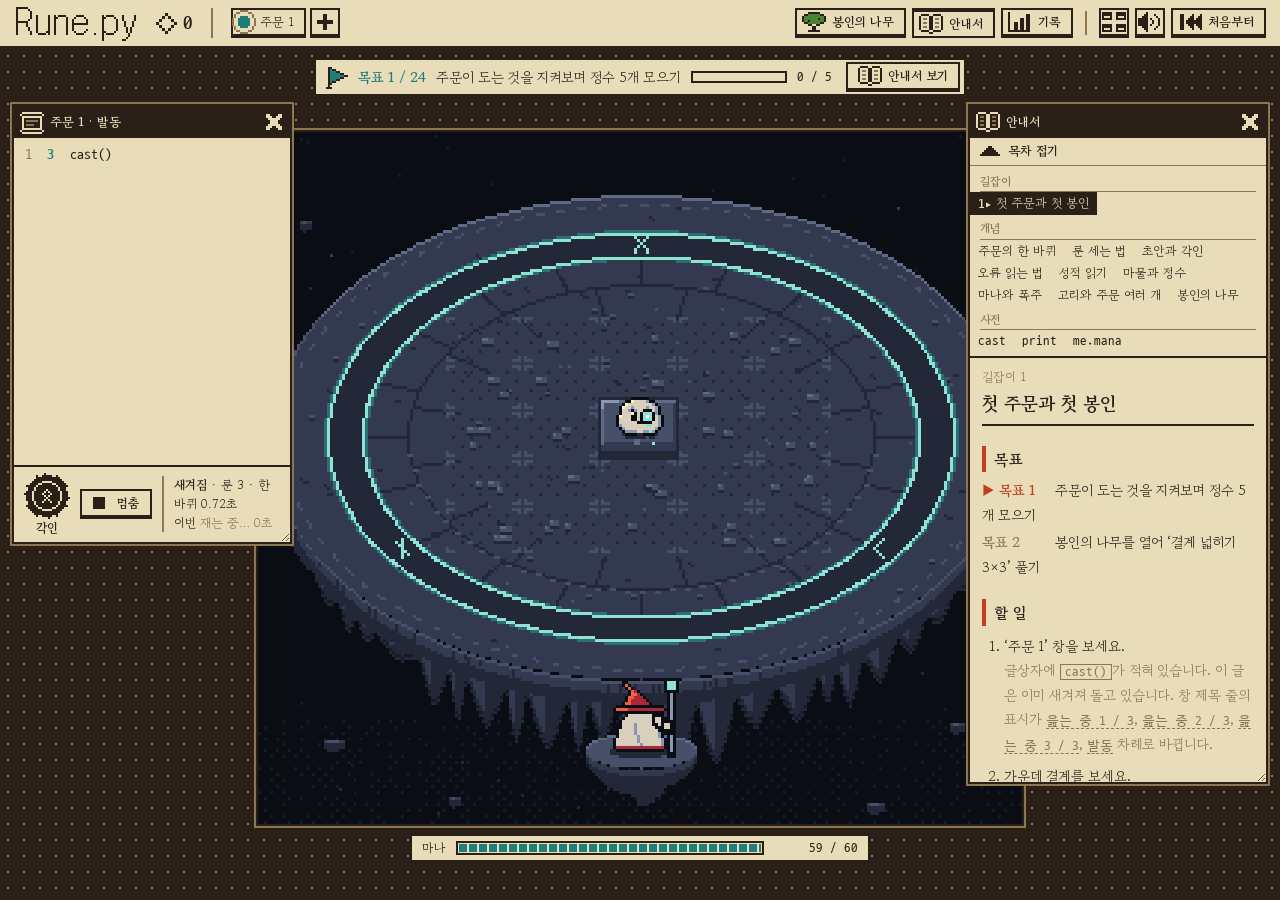
==== commit 9abe6798: "Rune.py v7 수직 슬라이스 (proto5)" ====
--- a/index.html
+++ b/index.html
@@ -4,11 +4,11 @@
     <meta charset="UTF-8" />
     <meta name="viewport" content="width=device-width, initial-scale=1.0" />
     <title>Rune.py</title>
-    <script type="module" crossorigin src="./assets/main-_kwWNzZS.js"></script>
+    <script type="module" crossorigin src="./assets/main-BEjkl8O3.js"></script>
     <link rel="modulepreload" crossorigin href="./assets/700-54RcnS5h.js">
     <link rel="modulepreload" crossorigin href="./assets/pixels-D36RwUTe.js">
-    <link rel="modulepreload" crossorigin href="./assets/dist-JSUAb0n3.js">
-    <link rel="modulepreload" crossorigin href="./assets/count-w0OnyBwQ.js">
+    <link rel="modulepreload" crossorigin href="./assets/dist-BUgJR2G7.js">
+    <link rel="modulepreload" crossorigin href="./assets/gate-CgoGv5y7.js">
     <link rel="stylesheet" crossorigin href="./assets/700-BsM5XIEu.css">
     <link rel="stylesheet" crossorigin href="./assets/style-BjHBPa5C.css">
   </head>
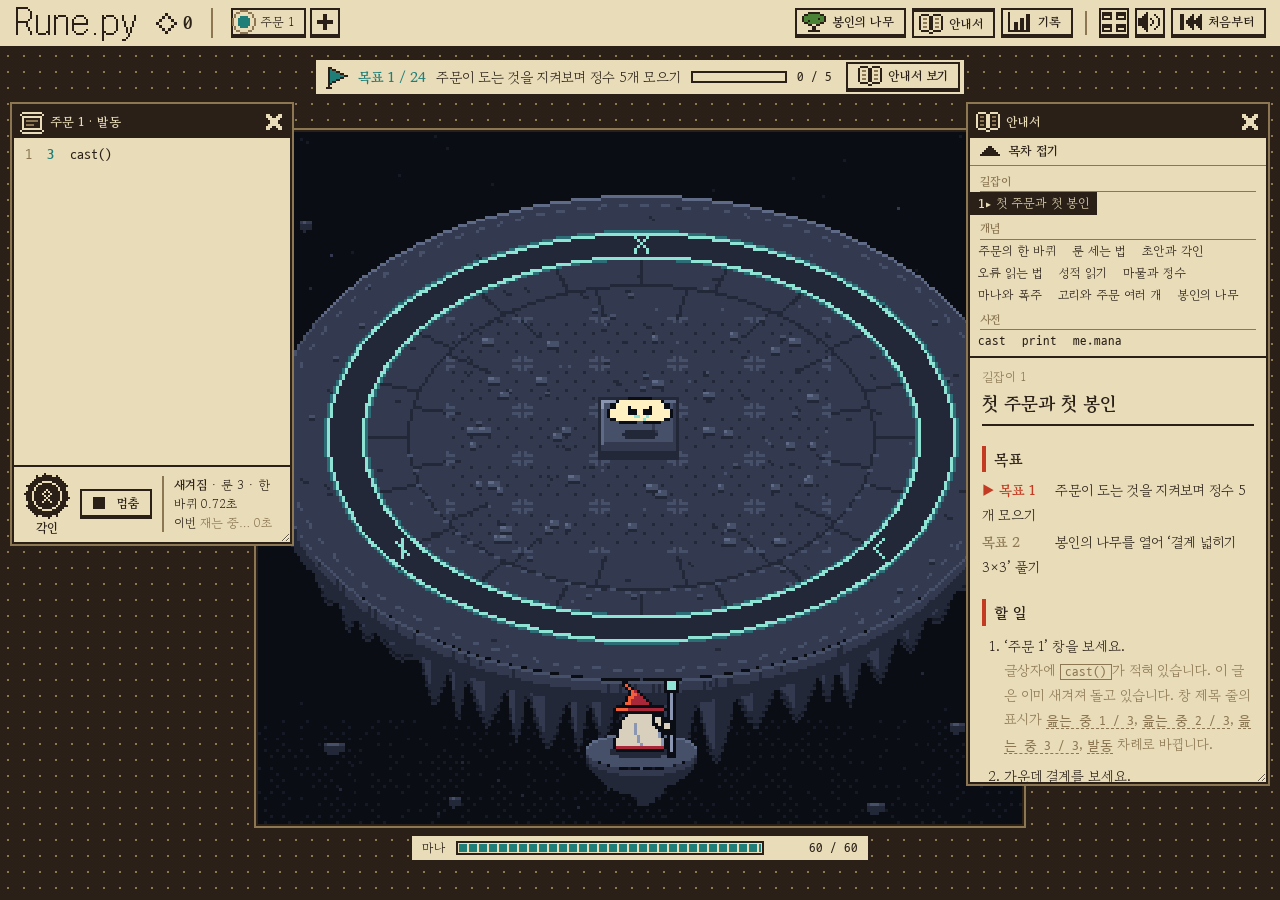
==== commit 39a3f890: "Rune.py v8 비주얼 개편 (proto5)" ====
--- a/index.html
+++ b/index.html
@@ -4,11 +4,11 @@
     <meta charset="UTF-8" />
     <meta name="viewport" content="width=device-width, initial-scale=1.0" />
     <title>Rune.py</title>
-    <script type="module" crossorigin src="./assets/main-BEjkl8O3.js"></script>
+    <script type="module" crossorigin src="./assets/main-Ce_l5e3S.js"></script>
     <link rel="modulepreload" crossorigin href="./assets/700-54RcnS5h.js">
     <link rel="modulepreload" crossorigin href="./assets/pixels-D36RwUTe.js">
-    <link rel="modulepreload" crossorigin href="./assets/dist-BUgJR2G7.js">
-    <link rel="modulepreload" crossorigin href="./assets/gate-CgoGv5y7.js">
+    <link rel="modulepreload" crossorigin href="./assets/dist-BCnnHCcs.js">
+    <link rel="modulepreload" crossorigin href="./assets/gate-CcF5ZPLx.js">
     <link rel="stylesheet" crossorigin href="./assets/700-BsM5XIEu.css">
     <link rel="stylesheet" crossorigin href="./assets/style-BjHBPa5C.css">
   </head>
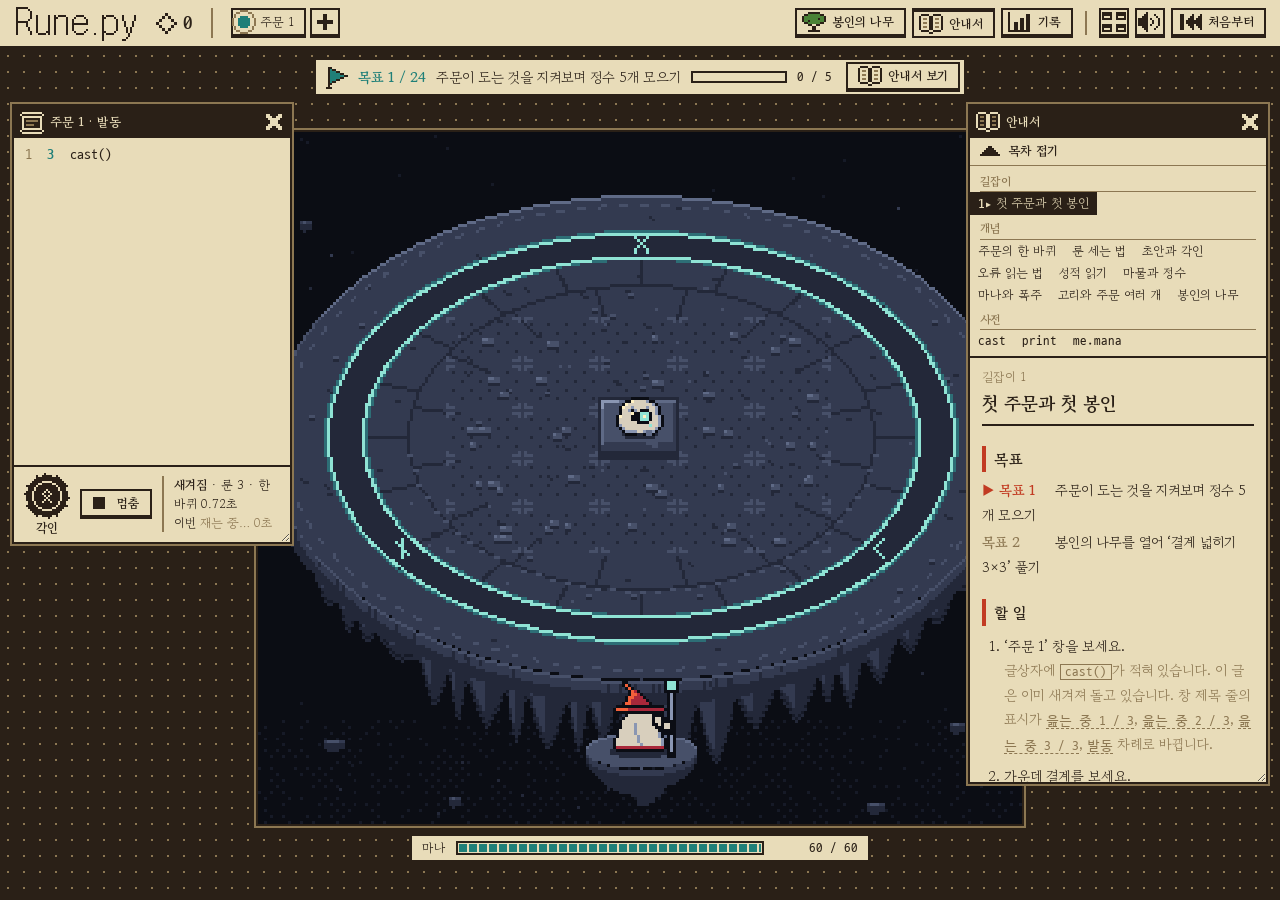
==== commit a18b3e6d: "Rune.py v9 (proto5)" ====
--- a/index.html
+++ b/index.html
@@ -4,11 +4,11 @@
     <meta charset="UTF-8" />
     <meta name="viewport" content="width=device-width, initial-scale=1.0" />
     <title>Rune.py</title>
-    <script type="module" crossorigin src="./assets/main-Ce_l5e3S.js"></script>
+    <script type="module" crossorigin src="./assets/main-xP91ZdNe.js"></script>
     <link rel="modulepreload" crossorigin href="./assets/700-54RcnS5h.js">
     <link rel="modulepreload" crossorigin href="./assets/pixels-D36RwUTe.js">
-    <link rel="modulepreload" crossorigin href="./assets/dist-BCnnHCcs.js">
-    <link rel="modulepreload" crossorigin href="./assets/gate-CcF5ZPLx.js">
+    <link rel="modulepreload" crossorigin href="./assets/dist-ZXDFolDd.js">
+    <link rel="modulepreload" crossorigin href="./assets/gate-CKnsMZs7.js">
     <link rel="stylesheet" crossorigin href="./assets/700-BsM5XIEu.css">
     <link rel="stylesheet" crossorigin href="./assets/style-BjHBPa5C.css">
   </head>
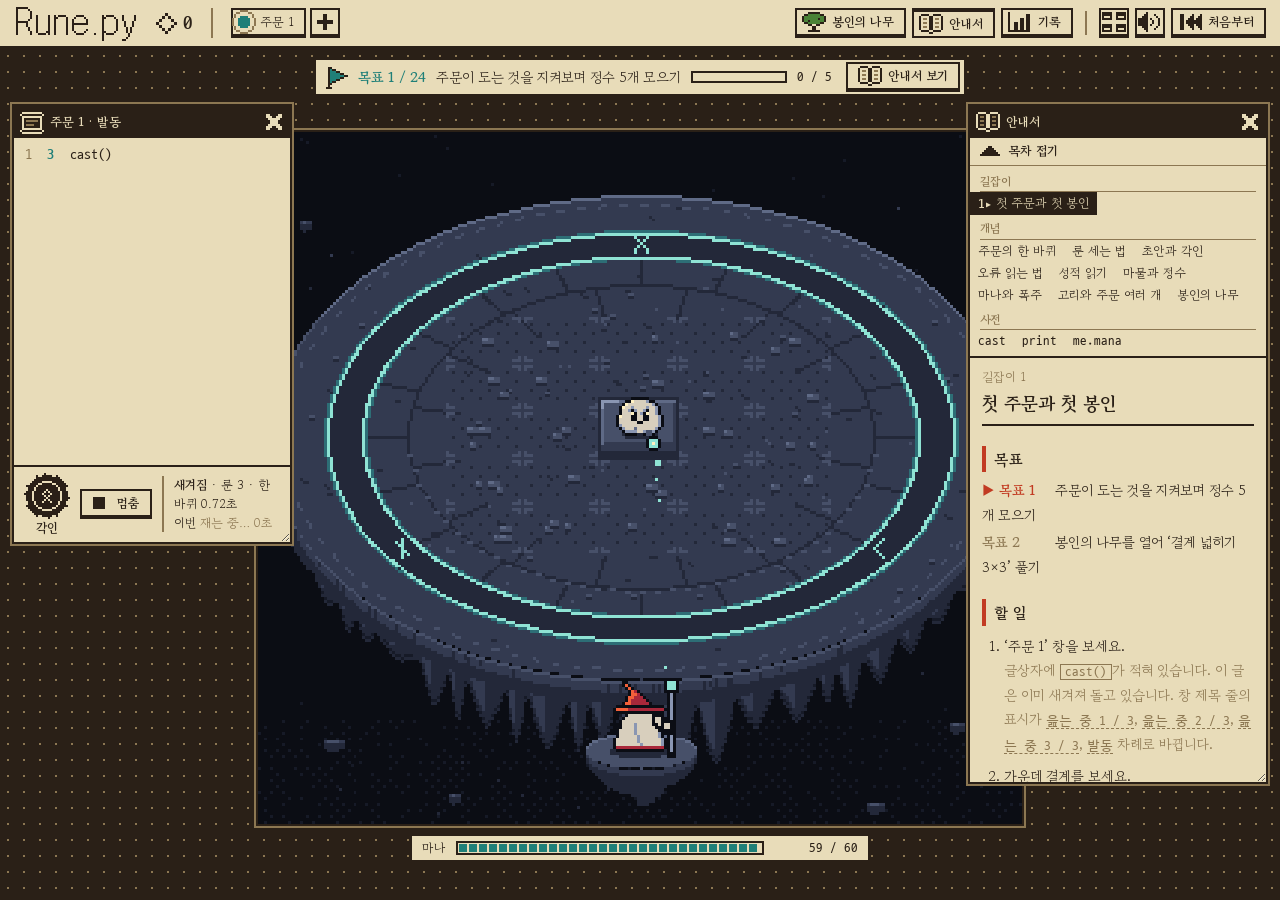
==== commit 0de53dd2: "Rune.py v10 (proto5)" ====
--- a/index.html
+++ b/index.html
@@ -4,11 +4,11 @@
     <meta charset="UTF-8" />
     <meta name="viewport" content="width=device-width, initial-scale=1.0" />
     <title>Rune.py</title>
-    <script type="module" crossorigin src="./assets/main-xP91ZdNe.js"></script>
+    <script type="module" crossorigin src="./assets/main-BdDgmAeD.js"></script>
     <link rel="modulepreload" crossorigin href="./assets/700-54RcnS5h.js">
     <link rel="modulepreload" crossorigin href="./assets/pixels-D36RwUTe.js">
-    <link rel="modulepreload" crossorigin href="./assets/dist-ZXDFolDd.js">
-    <link rel="modulepreload" crossorigin href="./assets/gate-CKnsMZs7.js">
+    <link rel="modulepreload" crossorigin href="./assets/dist-Bvzg1wT6.js">
+    <link rel="modulepreload" crossorigin href="./assets/gate-C2XaM_M_.js">
     <link rel="stylesheet" crossorigin href="./assets/700-BsM5XIEu.css">
     <link rel="stylesheet" crossorigin href="./assets/style-BjHBPa5C.css">
   </head>
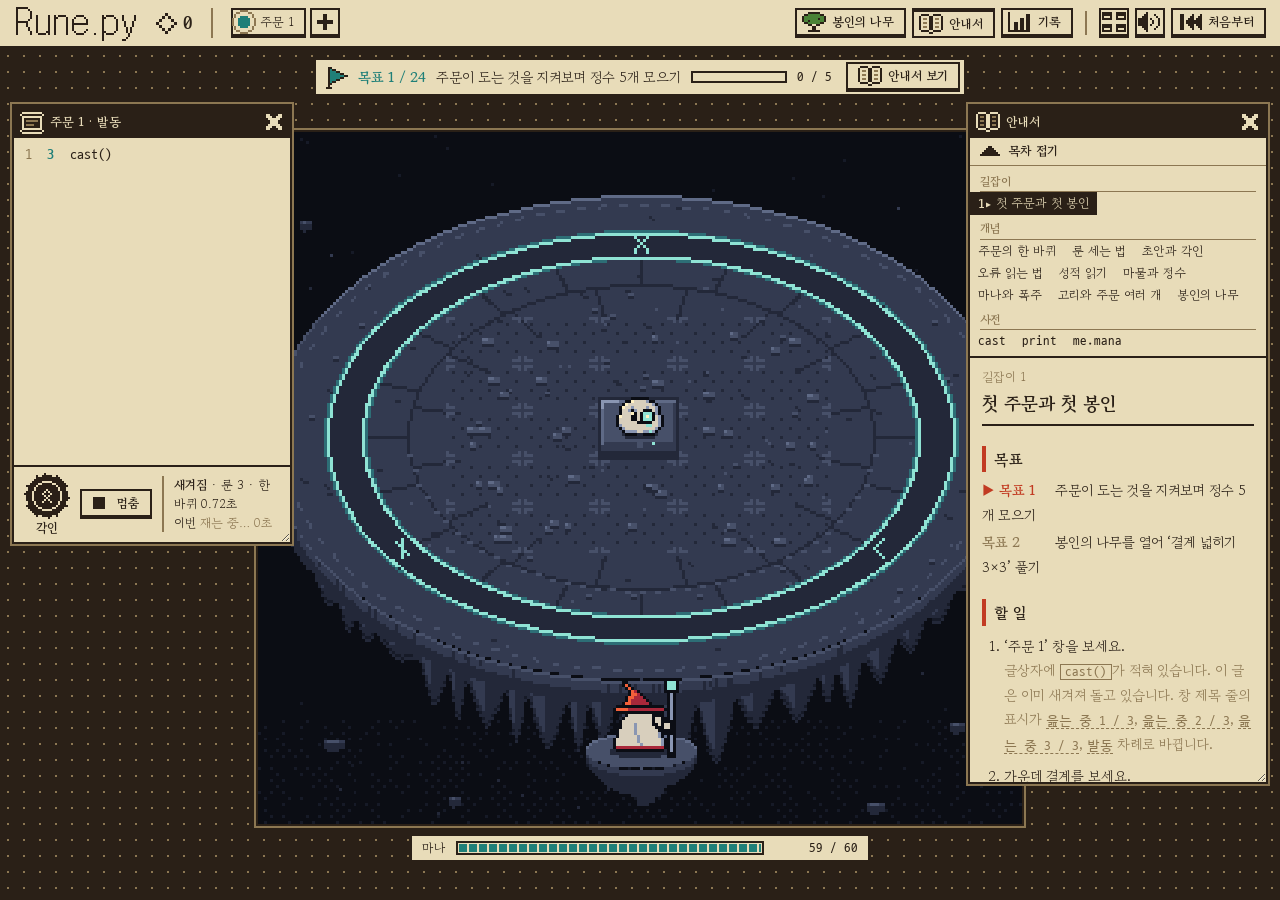
==== commit ac527660: "v16: 거점(의뢰·캐릭터·도감), 새 게임 경고, 전투 키 안내, 반복·이벤트 구분 Co-Authored-By: Claude Opus 5.5 <noreply@anthropic.c" ====
--- a/index.html
+++ b/index.html
@@ -4,11 +4,11 @@
     <meta charset="UTF-8" />
     <meta name="viewport" content="width=device-width, initial-scale=1.0" />
     <title>Rune.py</title>
-    <script type="module" crossorigin src="./assets/main-BdDgmAeD.js"></script>
+    <script type="module" crossorigin src="./assets/main-vtGc8qCZ.js"></script>
     <link rel="modulepreload" crossorigin href="./assets/700-54RcnS5h.js">
     <link rel="modulepreload" crossorigin href="./assets/pixels-D36RwUTe.js">
-    <link rel="modulepreload" crossorigin href="./assets/dist-Bvzg1wT6.js">
-    <link rel="modulepreload" crossorigin href="./assets/gate-C2XaM_M_.js">
+    <link rel="modulepreload" crossorigin href="./assets/dist-CzZAK4S-.js">
+    <link rel="modulepreload" crossorigin href="./assets/gate-BWCynGjy.js">
     <link rel="stylesheet" crossorigin href="./assets/700-BsM5XIEu.css">
     <link rel="stylesheet" crossorigin href="./assets/style-BjHBPa5C.css">
   </head>
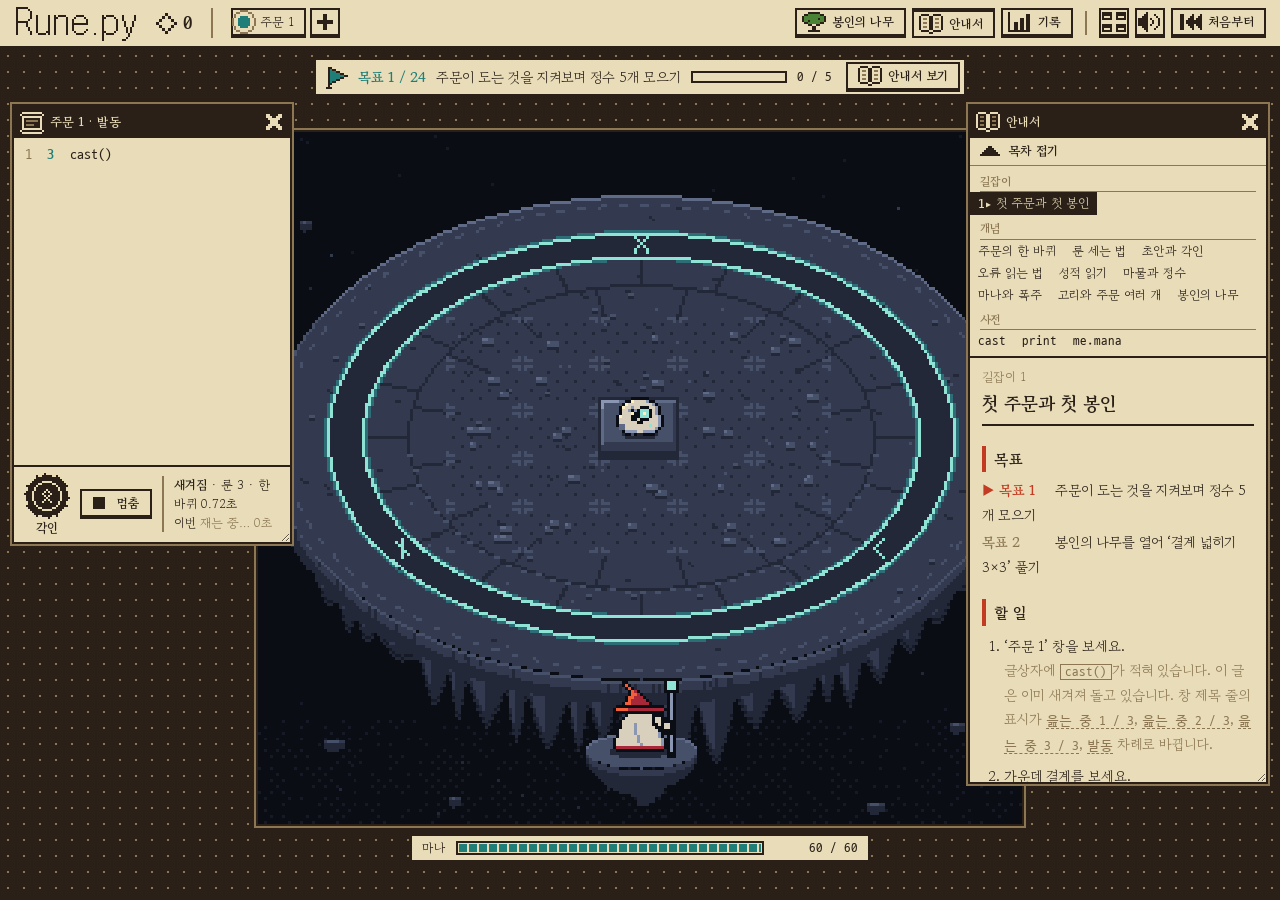
==== commit 1b418f8c: "v19: 캐릭터 구매·스킬트리, 거점 글자 정리 Co-Authored-By: Claude Opus 5.5 <noreply@anthropic.com>" ====
--- a/index.html
+++ b/index.html
@@ -4,11 +4,11 @@
     <meta charset="UTF-8" />
     <meta name="viewport" content="width=device-width, initial-scale=1.0" />
     <title>Rune.py</title>
-    <script type="module" crossorigin src="./assets/main-vtGc8qCZ.js"></script>
+    <script type="module" crossorigin src="./assets/main-DeDdzFUh.js"></script>
     <link rel="modulepreload" crossorigin href="./assets/700-54RcnS5h.js">
     <link rel="modulepreload" crossorigin href="./assets/pixels-D36RwUTe.js">
-    <link rel="modulepreload" crossorigin href="./assets/dist-CzZAK4S-.js">
-    <link rel="modulepreload" crossorigin href="./assets/gate-BWCynGjy.js">
+    <link rel="modulepreload" crossorigin href="./assets/dist-kb1TzDFb.js">
+    <link rel="modulepreload" crossorigin href="./assets/gate-DFjPLCr3.js">
     <link rel="stylesheet" crossorigin href="./assets/700-BsM5XIEu.css">
     <link rel="stylesheet" crossorigin href="./assets/style-BjHBPa5C.css">
   </head>
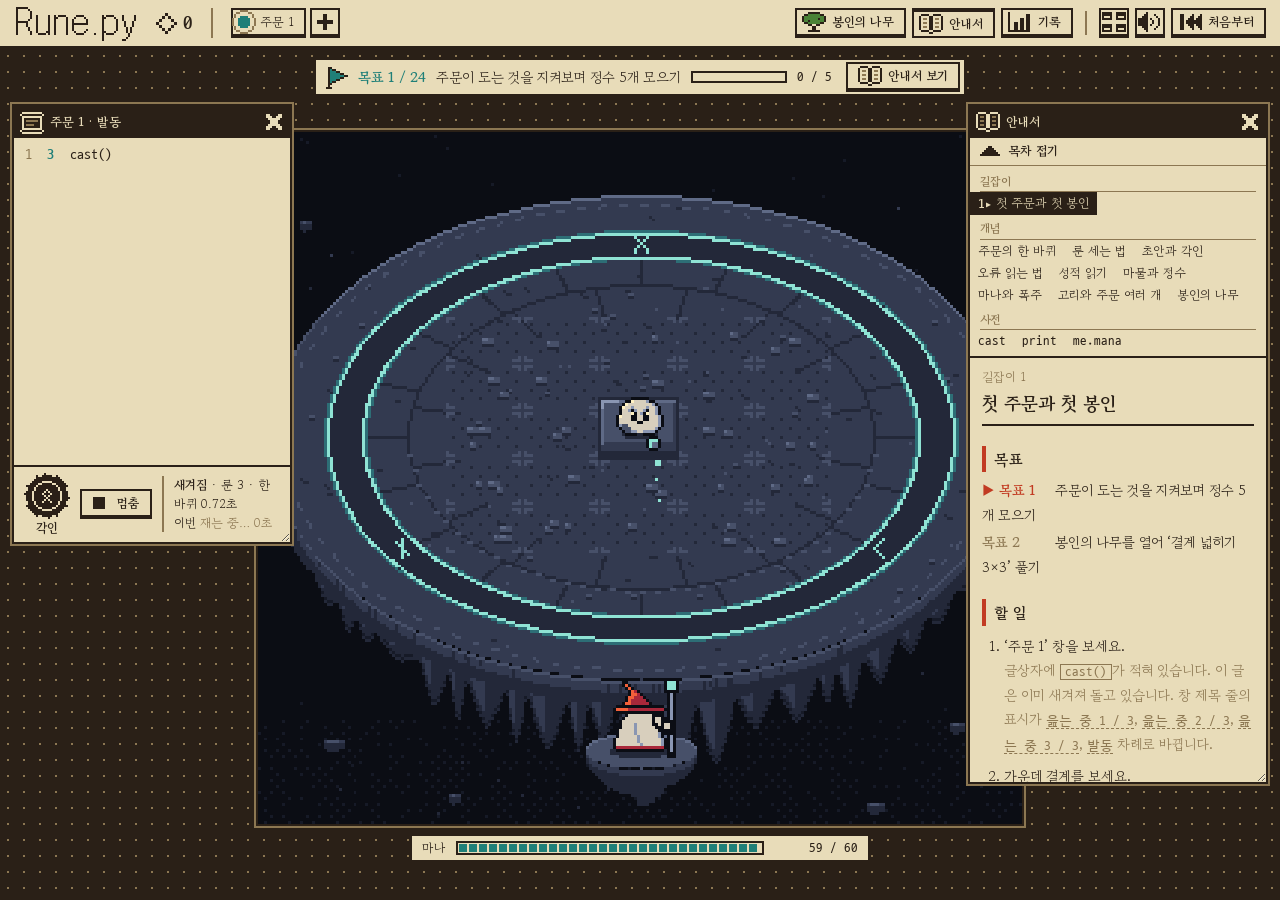
==== commit 60e74764: "v25: 가죽 마도서·흑마도서, 3단 배치·책갈피 탭, 일시정지, 마법진 각인, 원형 인장, 동적 설명, 이어하기, spell. 문법·자동완성·튜토리얼 Co-Authored-By:" ====
--- a/index.html
+++ b/index.html
@@ -4,11 +4,11 @@
     <meta charset="UTF-8" />
     <meta name="viewport" content="width=device-width, initial-scale=1.0" />
     <title>Rune.py</title>
-    <script type="module" crossorigin src="./assets/main-DeDdzFUh.js"></script>
+    <script type="module" crossorigin src="./assets/main-x29Hh4fS.js"></script>
     <link rel="modulepreload" crossorigin href="./assets/700-54RcnS5h.js">
     <link rel="modulepreload" crossorigin href="./assets/pixels-D36RwUTe.js">
-    <link rel="modulepreload" crossorigin href="./assets/dist-kb1TzDFb.js">
-    <link rel="modulepreload" crossorigin href="./assets/gate-DFjPLCr3.js">
+    <link rel="modulepreload" crossorigin href="./assets/dist-CfPhYAhd.js">
+    <link rel="modulepreload" crossorigin href="./assets/gate-Ckwe1_lH.js">
     <link rel="stylesheet" crossorigin href="./assets/700-BsM5XIEu.css">
     <link rel="stylesheet" crossorigin href="./assets/style-BjHBPa5C.css">
   </head>
